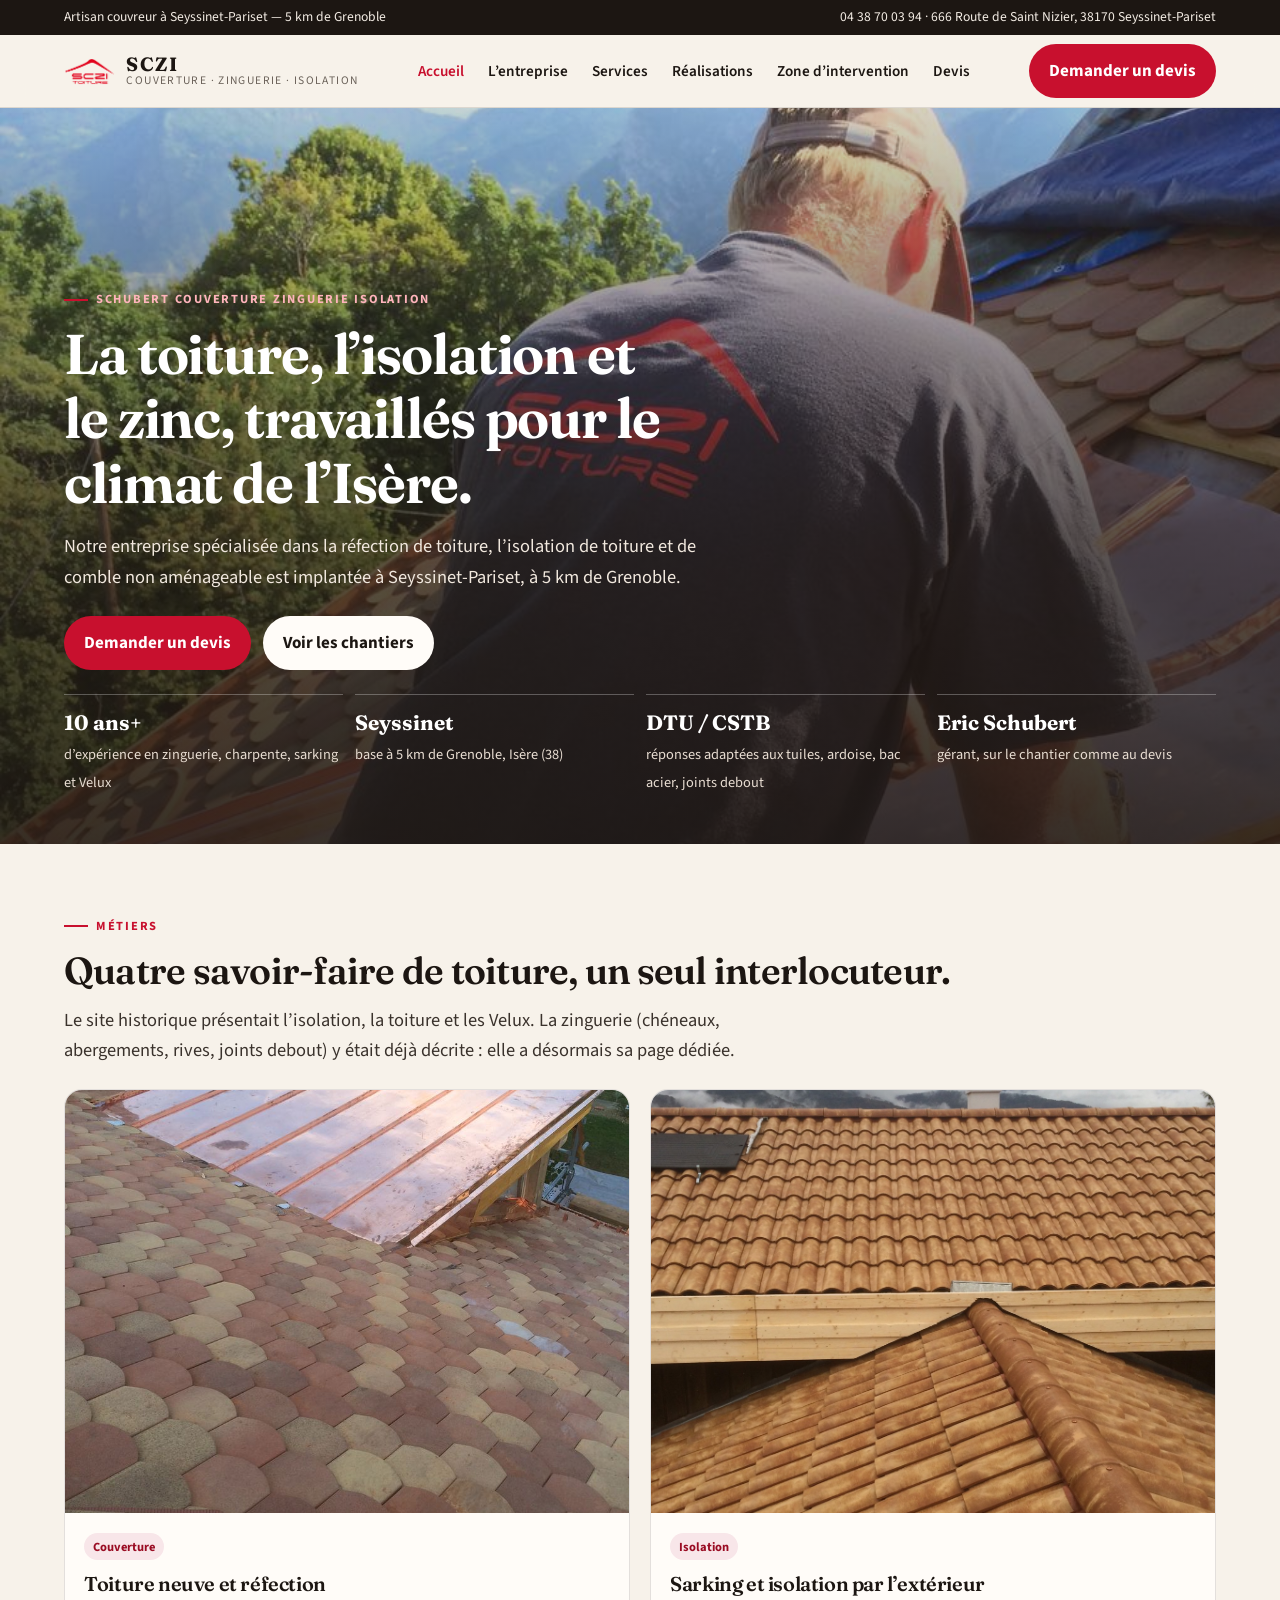
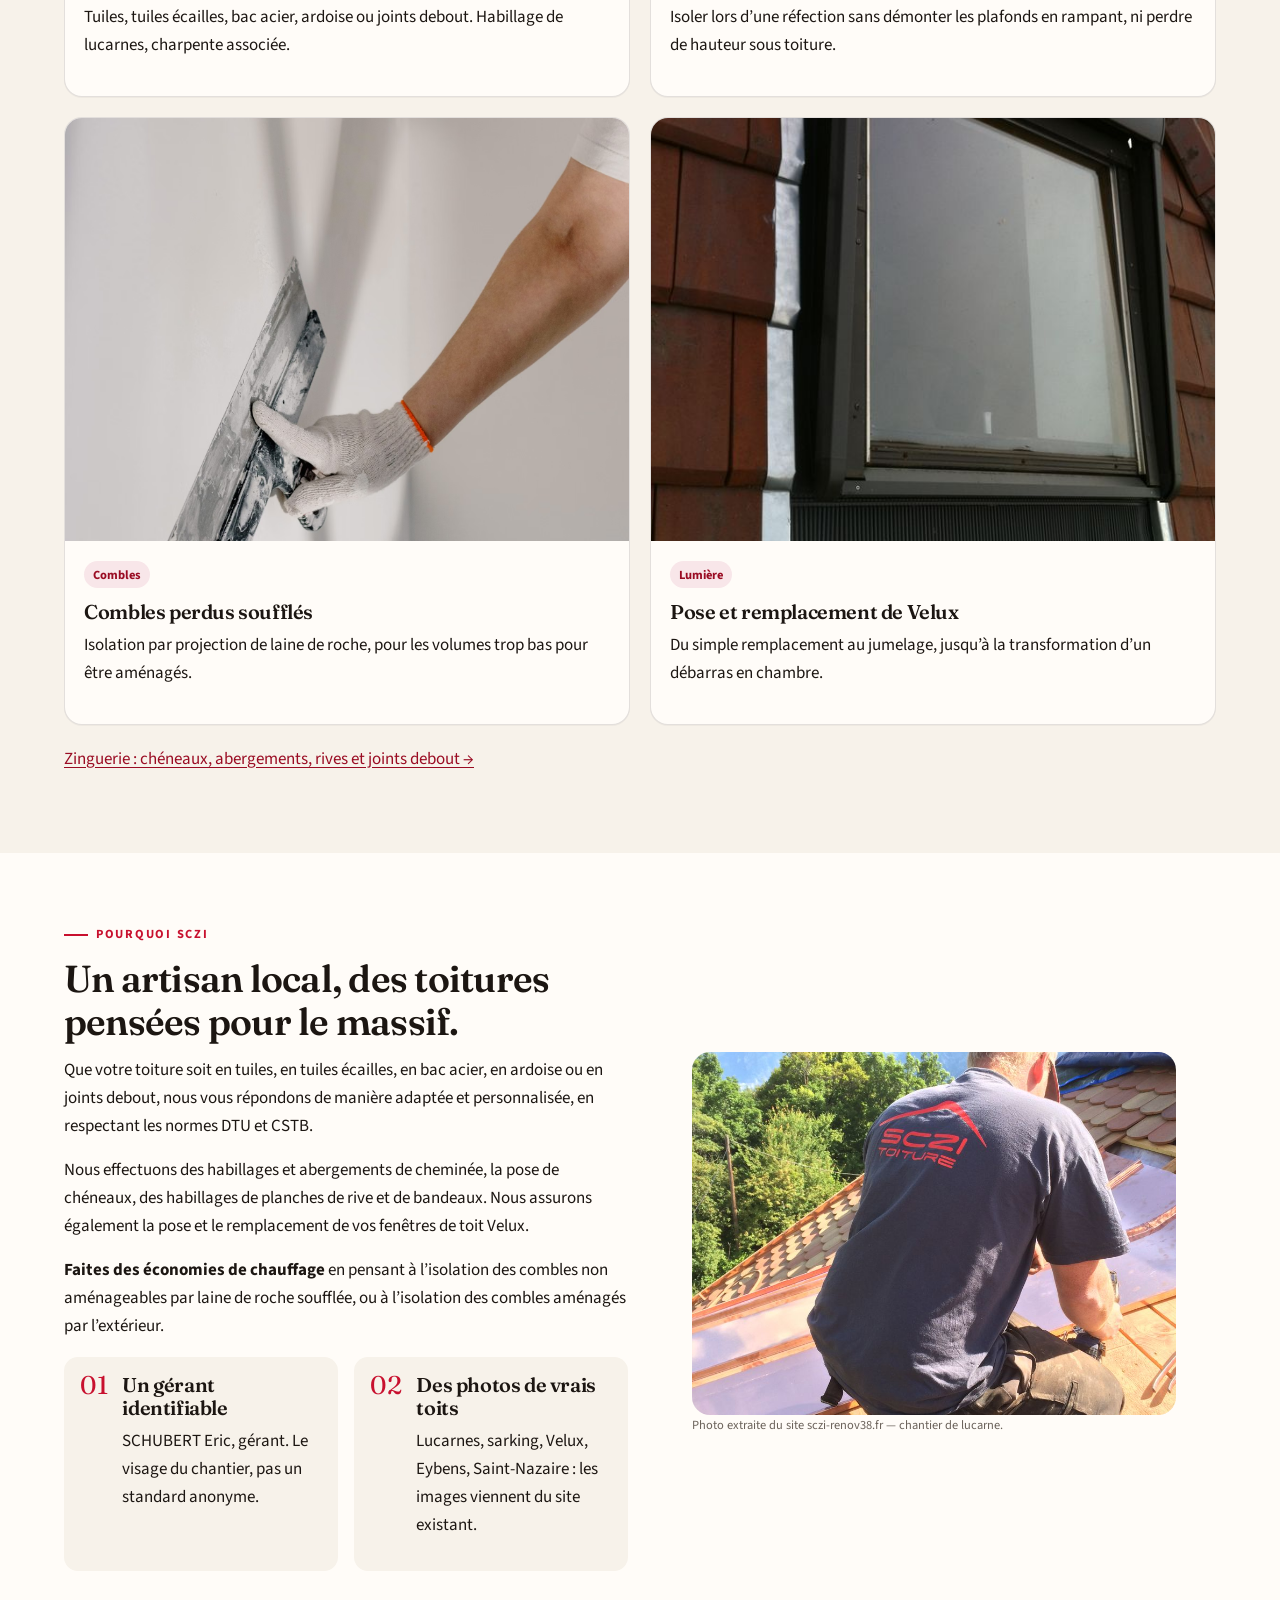
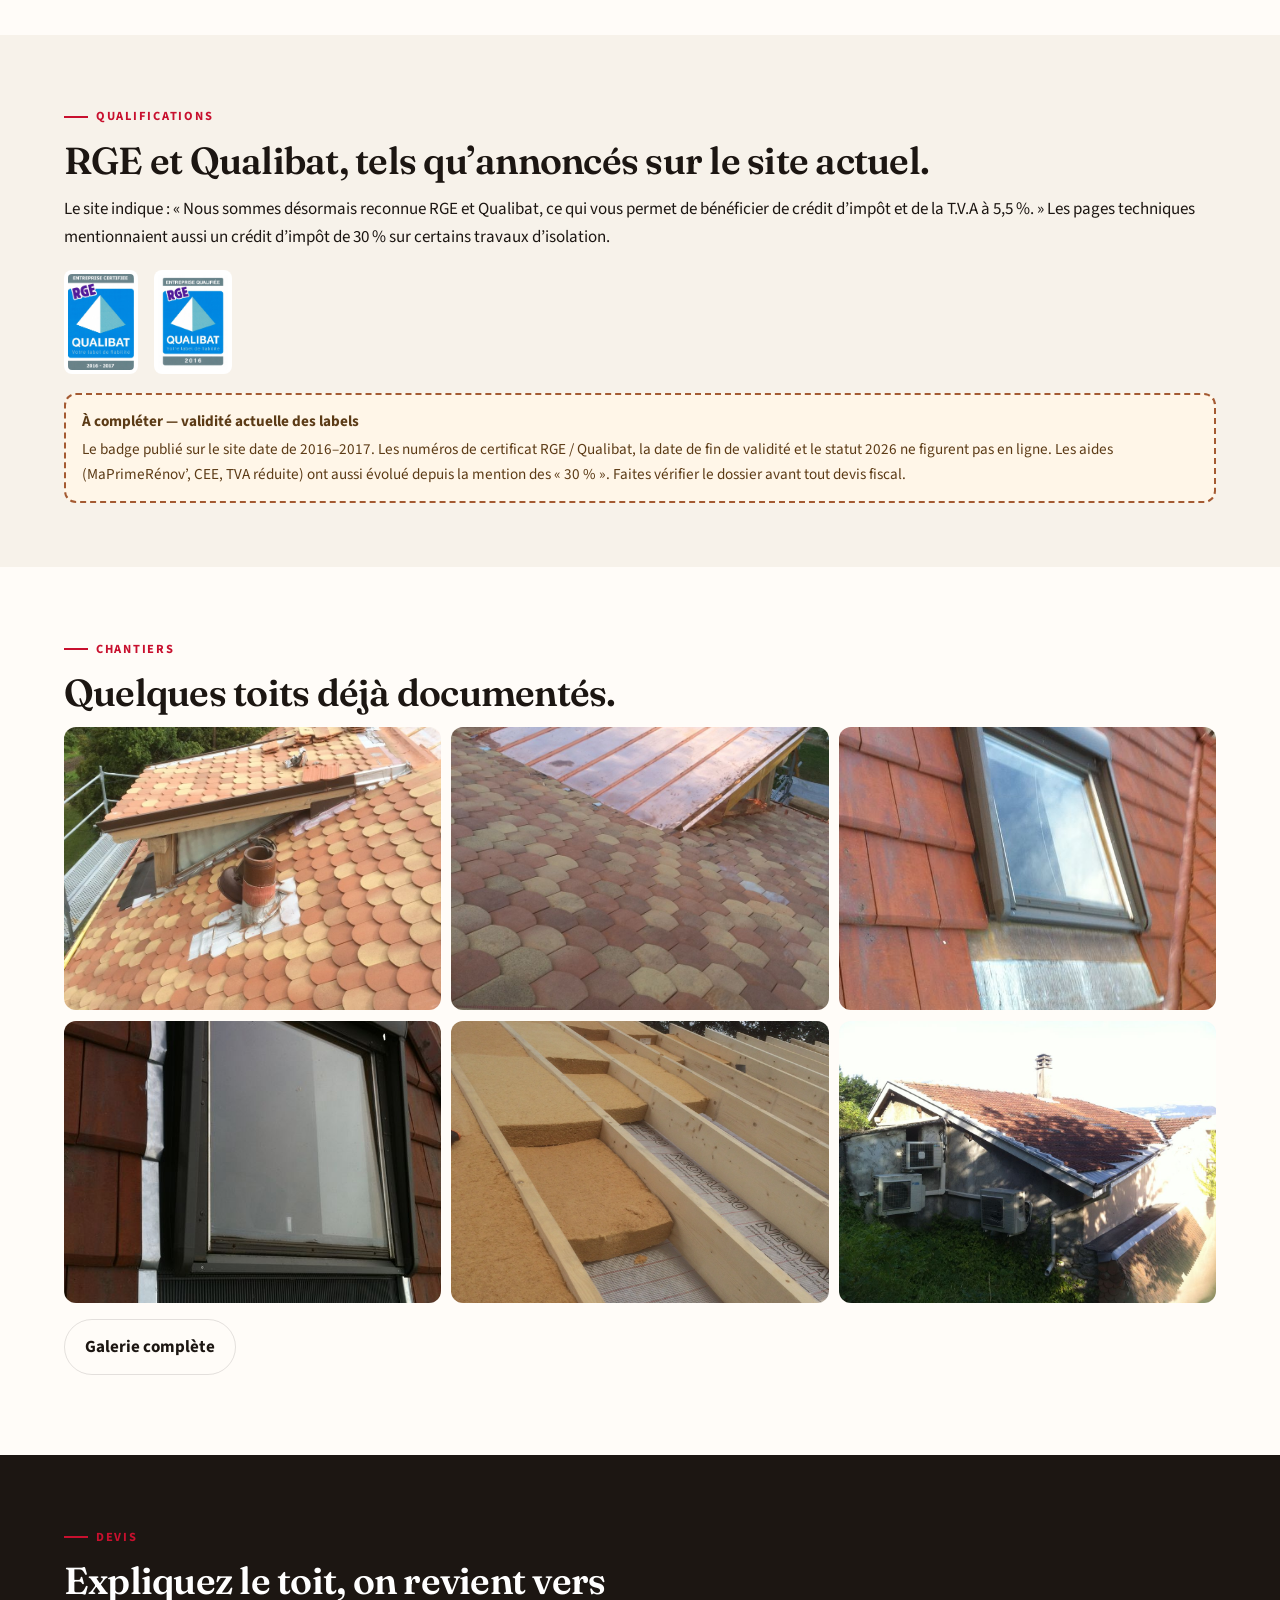
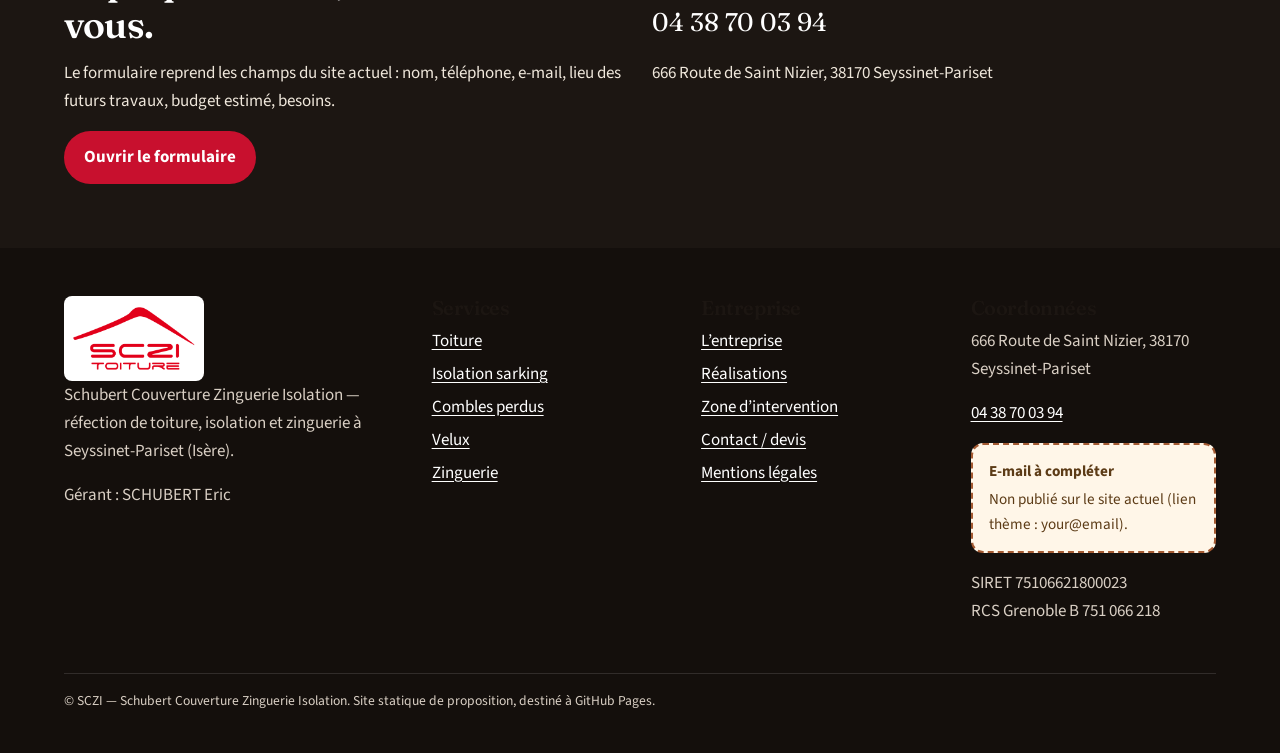
==== index.html @ bc22f508 "Proposition de site statique SCZI pour GitHub Pages Refonte HTML/CSS/JS du site WordPress sczi-renov" ====
<!DOCTYPE html>
<html lang="fr">
<head>
  <meta charset="utf-8">
  <meta name="viewport" content="width=device-width, initial-scale=1">
  <title>SCZI Toiture — Couverture, isolation et zinguerie à Seyssinet-Pariset (38)</title>
  <meta name="description" content="Entreprise spécialisée dans la réfection de toiture, l’isolation de toiture et de combles, implantée à Seyssinet-Pariset dans l’Isère, à 5 km de Grenoble.">
  <meta name="robots" content="index,follow">
  <link rel="canonical" href="https://thomasbonsirven.github.io/sczi38/">
  <meta property="og:locale" content="fr_FR">
  <meta property="og:type" content="website">
  <meta property="og:site_name" content="SCZI — Schubert Couverture Zinguerie Isolation">
  <meta property="og:title" content="SCZI Toiture — Couverture, isolation et zinguerie à Seyssinet-Pariset (38)">
  <meta property="og:description" content="Entreprise spécialisée dans la réfection de toiture, l’isolation de toiture et de combles, implantée à Seyssinet-Pariset dans l’Isère, à 5 km de Grenoble.">
  <meta property="og:url" content="https://thomasbonsirven.github.io/sczi38/">
  <meta property="og:image" content="https://thomasbonsirven.github.io/sczi38/assets/img/chantiers/lucarne-pendant.jpg">
  <meta name="twitter:card" content="summary_large_image">
  <meta name="twitter:title" content="SCZI Toiture — Couverture, isolation et zinguerie à Seyssinet-Pariset (38)">
  <meta name="twitter:description" content="Entreprise spécialisée dans la réfection de toiture, l’isolation de toiture et de combles, implantée à Seyssinet-Pariset dans l’Isère, à 5 km de Grenoble.">
  <meta name="theme-color" content="#c8102e">
  <link rel="icon" href="./favicon.png" type="image/png">
  <link rel="apple-touch-icon" href="./assets/img/logo/logo-icon.png">
  <link rel="preconnect" href="https://fonts.googleapis.com">
  <link rel="preconnect" href="https://fonts.gstatic.com" crossorigin>
  <link href="https://fonts.googleapis.com/css2?family=Fraunces:opsz,wght@9..144,500;9..144,650&family=Source+Sans+3:wght@400;600;700&display=swap" rel="stylesheet">
  <link rel="stylesheet" href="./assets/css/styles.css">
  <script type="application/ld+json">
{
  "@context": "https://schema.org",
  "@type": "RoofingContractor",
  "name": "Schubert Couverture Zinguerie Isolation",
  "alternateName": ["SCZI", "SCZI Toiture", "SCHUBERT COUVERTURE ZINGUERIE"],
  "url": "https://thomasbonsirven.github.io/sczi38/",
  "telephone": "+33438700394",
  "founder": {
    "@type": "Person",
    "name": "SCHUBERT Eric"
  },
  "address": {
    "@type": "PostalAddress",
    "streetAddress": "666 Route de Saint Nizier",
    "addressLocality": "Seyssinet-Pariset",
    "postalCode": "38170",
    "addressRegion": "Isère",
    "addressCountry": "FR"
  },
  "areaServed": [
    {"@type": "City", "name": "Seyssinet-Pariset"},
    {"@type": "City", "name": "Grenoble"},
    {"@type": "AdministrativeArea", "name": "Isère"}
  ],
  "knowsAbout": ["réfection de toiture", "isolation de toiture", "sarking", "combles perdus", "zinguerie", "charpente", "fenêtres de toit Velux"],
  "hasOfferCatalog": {
    "@type": "OfferCatalog",
    "name": "Travaux de toiture et d'isolation",
    "itemListElement": [
      {"@type": "Offer", "itemOffered": {"@type": "Service", "name": "Toiture"}},
      {"@type": "Offer", "itemOffered": {"@type": "Service", "name": "Isolation toiture extérieur / sarking"}},
      {"@type": "Offer", "itemOffered": {"@type": "Service", "name": "Isolation combles perdus"}},
      {"@type": "Offer", "itemOffered": {"@type": "Service", "name": "Installation Velux"}},
      {"@type": "Offer", "itemOffered": {"@type": "Service", "name": "Zinguerie"}}
    ]
  }
}
</script>
</head><body>
  <a class="skip-link" href="#contenu">Aller au contenu</a>
  <header class="site-header">
    <div class="topbar">
      <div class="wrap">
        <span>Artisan couvreur à Seyssinet-Pariset — 5 km de Grenoble</span>
        <span>
          <a href="tel:+33438700394">04 38 70 03 94</a>
          · 666 Route de Saint Nizier, 38170 Seyssinet-Pariset
        </span>
      </div>
    </div>
    <div class="wrap nav-row">
      <a class="brand" href="./index.html">
        <img src="./assets/img/logo/logo.png" width="827" height="472" alt="SCZI Toiture">
        <span class="brand-text">
          <strong>SCZI</strong>
          <span>Couverture · Zinguerie · Isolation</span>
        </span>
      </a>
      <button class="nav-toggle" type="button" aria-expanded="false" aria-controls="menu-principal" aria-label="Ouvrir le menu">
        <span></span><span></span><span></span>
      </button>
      <nav class="site-nav" id="menu-principal" aria-label="Navigation principale">
        <ul>
        <li><a href="./index.html" aria-current="page">Accueil</a></li>
        <li><a href="./a-propos.html">L’entreprise</a></li>
        <li><a href="./services/index.html">Services</a></li>
        <li><a href="./realisations.html">Réalisations</a></li>
        <li><a href="./zone-intervention.html">Zone d’intervention</a></li>
        <li><a href="./contact.html">Devis</a></li>
        </ul>
      </nav>
      <a class="btn btn-primary nav-cta" href="./contact.html">Demander un devis</a>
    </div>
  </header>
  <main id="contenu">
  <section class="hero">
    <img class="hero-bg" src="assets/img/chantiers/lucarne-pendant.jpg" width="900" height="1200" alt="Artisan SCZI en toiture, pose de zinc et tuiles écailles avec les Alpes en arrière-plan">
    <div class="wrap hero-inner">
      <p class="kicker" style="color:#ffb4bc">Schubert Couverture Zinguerie Isolation</p>
      <h1>La toiture, l’isolation et le zinc, travaillés pour le climat de l’Isère.</h1>
      <p class="lede">Notre entreprise spécialisée dans la réfection de toiture, l’isolation de toiture et de comble non aménageable est implantée à Seyssinet-Pariset, à 5 km de Grenoble.</p>
      <div class="hero-actions">
        <a class="btn btn-primary" href="contact.html">Demander un devis</a>
        <a class="btn btn-light" href="realisations.html">Voir les chantiers</a>
      </div>
      <div class="hero-facts">
        <div><strong>10 ans+</strong><span>d’expérience en zinguerie, charpente, sarking et Velux</span></div>
        <div><strong>Seyssinet</strong><span>base à 5 km de Grenoble, Isère (38)</span></div>
        <div><strong>DTU / CSTB</strong><span>réponses adaptées aux tuiles, ardoise, bac acier, joints debout</span></div>
        <div><strong>Eric Schubert</strong><span>gérant, sur le chantier comme au devis</span></div>
      </div>
    </div>
  </section>

  <section class="section">
    <div class="wrap">
      <p class="kicker">Métiers</p>
      <h2>Quatre savoir-faire de toiture, un seul interlocuteur.</h2>
      <p class="lede">Le site historique présentait l’isolation, la toiture et les Velux. La zinguerie (chéneaux, abergements, rives, joints debout) y était déjà décrite : elle a désormais sa page dédiée.</p>
      <div class="grid-2" style="margin-top:1.5rem">
        <article class="card"><a class="stretched" href="services/toiture.html">
          <img src="assets/img/chantiers/lucarne-apres.jpg" alt="Lucarne après réfection, tuiles écailles et zinc">
          <div class="card-body"><span class="tag">Couverture</span><h3>Toiture neuve et réfection</h3><p>Tuiles, tuiles écailles, bac acier, ardoise ou joints debout. Habillage de lucarnes, charpente associée.</p></div></a></article>
        <article class="card"><a class="stretched" href="services/isolation-sarking.html">
          <img src="assets/img/chantiers/sarking-1054.jpg" alt="Isolation de toiture par l’extérieur, chantier SCZI">
          <div class="card-body"><span class="tag">Isolation</span><h3>Sarking et isolation par l’extérieur</h3><p>Isoler lors d’une réfection sans démonter les plafonds en rampant, ni perdre de hauteur sous toiture.</p></div></a></article>
        <article class="card"><a class="stretched" href="services/isolation-combles.html">
          <img src="assets/img/stock/isolation-laine.jpg" alt="Isolant en laine, illustration stock">
          <div class="card-body"><span class="tag">Combles</span><h3>Combles perdus soufflés</h3><p>Isolation par projection de laine de roche, pour les volumes trop bas pour être aménagés.</p></div></a></article>
        <article class="card"><a class="stretched" href="services/velux.html">
          <img src="assets/img/chantiers/velux-apres.jpg" alt="Fenêtre de toit Velux après installation">
          <div class="card-body"><span class="tag">Lumière</span><h3>Pose et remplacement de Velux</h3><p>Du simple remplacement au jumelage, jusqu’à la transformation d’un débarras en chambre.</p></div></a></article>
      </div>
      <p style="margin-top:1.2rem"><a href="services/zinguerie.html">Zinguerie : chéneaux, abergements, rives et joints debout →</a></p>
    </div>
  </section>

  <section class="section section-alt">
    <div class="wrap split">
      <div>
        <p class="kicker">Pourquoi SCZI</p>
        <h2>Un artisan local, des toitures pensées pour le massif.</h2>
        <p>Que votre toiture soit en tuiles, en tuiles écailles, en bac acier, en ardoise ou en joints debout, nous vous répondons de manière adaptée et personnalisée, en respectant les normes DTU et CSTB.</p>
        <p>Nous effectuons des habillages et abergements de cheminée, la pose de chéneaux, des habillages de planches de rive et de bandeaux. Nous assurons également la pose et le remplacement de vos fenêtres de toit Velux.</p>
        <p><strong>Faites des économies de chauffage</strong> en pensant à l’isolation des combles non aménageables par laine de roche soufflée, ou à l’isolation des combles aménagés par l’extérieur.</p>
        <div class="trust" style="margin-top:1rem">
          <div class="trust-item"><span class="num">01</span><div><h3>Un gérant identifiable</h3><p>SCHUBERT Eric, gérant. Le visage du chantier, pas un standard anonyme.</p></div></div>
          <div class="trust-item"><span class="num">02</span><div><h3>Des photos de vrais toits</h3><p>Lucarnes, sarking, Velux, Eybens, Saint-Nazaire : les images viennent du site existant.</p></div></div>
        </div>
      </div>
      <figure>
        <img src="assets/img/chantiers/lucarne-pendant.jpg" alt="SCHUBERT Eric ou un compagnon SCZI au travail sur une lucarne en zinc">
        <figcaption class="credit">Photo extraite du site sczi-renov38.fr — chantier de lucarne.</figcaption>
      </figure>
    </div>
  </section>

  <section class="section">
    <div class="wrap">
      <p class="kicker">Qualifications</p>
      <h2>RGE et Qualibat, tels qu’annoncés sur le site actuel.</h2>
      <p>Le site indique : « Nous sommes désormais reconnue RGE et Qualibat, ce qui vous permet de bénéficier de crédit d’impôt et de la T.V.A à 5,5 %. » Les pages techniques mentionnaient aussi un crédit d’impôt de 30 % sur certains travaux d’isolation.</p>
      <div class="badge-row" style="margin:1.2rem 0">
        <img src="assets/img/badges/rge.png" alt="Badge Entreprise certifiée RGE Qualibat 2016-2017">
        <img src="assets/img/badges/rge-2016.jpg" alt="Attestation RGE 2016 issue du site actuel">
      </div>
      <div class="todo-fill">
        <strong>À compléter — validité actuelle des labels</strong>
        Le badge publié sur le site date de 2016–2017. Les numéros de certificat RGE / Qualibat, la date de fin de validité et le statut 2026 ne figurent pas en ligne. Les aides (MaPrimeRénov’, CEE, TVA réduite) ont aussi évolué depuis la mention des « 30 % ». Faites vérifier le dossier avant tout devis fiscal.
      </div>
    </div>
  </section>

  <section class="section section-alt">
    <div class="wrap">
      <p class="kicker">Chantiers</p>
      <h2>Quelques toits déjà documentés.</h2>
      <div class="gallery" data-gallery>
        <a href="assets/img/chantiers/lucarne-avant.jpg"><img src="assets/img/chantiers/lucarne-avant.jpg" alt="Réfection de toiture et lucarne — avant"></a>
        <a href="assets/img/chantiers/lucarne-apres.jpg"><img src="assets/img/chantiers/lucarne-apres.jpg" alt="Réfection de toiture et lucarne — après"></a>
        <a href="assets/img/chantiers/velux-avant.jpg"><img src="assets/img/chantiers/velux-avant.jpg" alt="Installation Velux — avant"></a>
        <a href="assets/img/chantiers/velux-apres.jpg"><img src="assets/img/chantiers/velux-apres.jpg" alt="Installation Velux — après"></a>
        <a href="assets/img/chantiers/sarking-0685.jpg"><img src="assets/img/chantiers/sarking-0685.jpg" alt="Isolation sarking, laine de bois entre chevrons"></a>
        <a href="assets/img/chantiers/eybens-avant.jpg"><img src="assets/img/chantiers/eybens-avant.jpg" alt="Toiture de maison à Eybens — avant travaux"></a>
      </div>
      <p style="margin-top:1rem"><a class="btn btn-ghost" href="realisations.html">Galerie complète</a></p>
    </div>
  </section>

  <section class="section section-dark">
    <div class="wrap split">
      <div>
        <p class="kicker">Devis</p>
        <h2>Expliquez le toit, on revient vers vous.</h2>
        <p>Le formulaire reprend les champs du site actuel : nom, téléphone, e-mail, lieu des futurs travaux, budget estimé, besoins.</p>
        <a class="btn btn-primary" href="contact.html">Ouvrir le formulaire</a>
      </div>
      <div>
        <p><a href="tel:+33438700394" style="color:#fff;font-size:1.6rem;font-family:var(--font-serif);text-decoration:none">04 38 70 03 94</a></p>
        <p>666 Route de Saint Nizier, 38170 Seyssinet-Pariset</p>
      </div>
    </div>
  </section>
  </main>
  <footer class="site-footer">
    <div class="wrap footer-grid">
      <div>
        <img src="./assets/img/logo/logo.png" width="180" alt="SCZI Toiture" style="width:140px;background:#fff;border-radius:8px;padding:6px;">
        <p>Schubert Couverture Zinguerie Isolation — réfection de toiture, isolation et zinguerie à Seyssinet-Pariset (Isère).</p>
        <p>Gérant : SCHUBERT Eric</p>
      </div>
      <div>
        <h3>Services</h3>
        <ul>
          <li><a href="./services/toiture.html">Toiture</a></li>
          <li><a href="./services/isolation-sarking.html">Isolation sarking</a></li>
          <li><a href="./services/isolation-combles.html">Combles perdus</a></li>
          <li><a href="./services/velux.html">Velux</a></li>
          <li><a href="./services/zinguerie.html">Zinguerie</a></li>
        </ul>
      </div>
      <div>
        <h3>Entreprise</h3>
        <ul>
          <li><a href="./a-propos.html">L’entreprise</a></li>
          <li><a href="./realisations.html">Réalisations</a></li>
          <li><a href="./zone-intervention.html">Zone d’intervention</a></li>
          <li><a href="./contact.html">Contact / devis</a></li>
          <li><a href="./mentions-legales.html">Mentions légales</a></li>
        </ul>
      </div>
      <div>
        <h3>Coordonnées</h3>
        <p>666 Route de Saint Nizier, 38170 Seyssinet-Pariset</p>
        <p><a href="tel:+33438700394">04 38 70 03 94</a></p>
        <p class="todo-fill" style="color:#5c3b16"><strong>E-mail à compléter</strong> Non publié sur le site actuel (lien thème : your@email).</p>
        <p>SIRET 75106621800023<br>RCS Grenoble B 751 066 218</p>
      </div>
    </div>
    <div class="wrap legal">
      <p>© SCZI — Schubert Couverture Zinguerie Isolation. Site statique de proposition, destiné à GitHub Pages.</p>
    </div>
  </footer>
  <div class="mobile-cta">
    <a class="btn btn-ghost" href="tel:+33438700394">Appeler</a>
    <a class="btn btn-primary" href="./contact.html">Devis</a>
  </div>
  <div class="lightbox" data-lightbox aria-hidden="true" role="dialog" aria-label="Agrandissement photo">
    <button type="button" data-close-lightbox aria-label="Fermer">×</button>
    <img alt="">
  </div>
  <script src="./assets/js/main.js"></script>
</body>
</html>
---- assets/css/styles.css ----
:root {
  --ink: #1c1612;
  --ink-soft: #3a322c;
  --muted: #6b625a;
  --paper: #f7f2ea;
  --paper-2: #efe7db;
  --white: #fffcf8;
  --red: #c8102e;
  --red-dark: #9a0c23;
  --red-soft: #f8e6e9;
  --copper: #a45a32;
  --forest: #2f4a3c;
  --line: rgba(28, 22, 18, 0.12);
  --shadow: 0 18px 40px rgba(28, 22, 18, 0.12);
  --radius: 18px;
  --header-h: 4.5rem;
  --max: 72rem;
  --font-serif: "Fraunces", "Iowan Old Style", Georgia, serif;
  --font-sans: "Source Sans 3", "Segoe UI", system-ui, sans-serif;
}

*,
*::before,
*::after {
  box-sizing: border-box;
}

html {
  scroll-behavior: smooth;
}

html:focus-within {
  scroll-behavior: smooth;
}

@media (prefers-reduced-motion: reduce) {
  html {
    scroll-behavior: auto;
  }

  *,
  *::before,
  *::after {
    animation-duration: 0.01ms !important;
    animation-iteration-count: 1 !important;
    transition-duration: 0.01ms !important;
  }
}

body {
  margin: 0;
  font-family: var(--font-sans);
  font-size: 1.0625rem;
  line-height: 1.65;
  color: var(--ink);
  background: var(--paper);
}

img {
  max-width: 100%;
  height: auto;
  display: block;
}

a {
  color: var(--red-dark);
  text-underline-offset: 0.18em;
}

a:hover {
  color: var(--red);
}

:focus-visible {
  outline: 3px solid var(--red);
  outline-offset: 3px;
}

.skip-link {
  position: absolute;
  left: 0.75rem;
  top: -4rem;
  z-index: 100;
  background: var(--ink);
  color: var(--white);
  padding: 0.6rem 1rem;
  border-radius: 0 0 8px 8px;
}

.skip-link:focus {
  top: 0;
}

.wrap {
  width: min(calc(100% - 2rem), var(--max));
  margin-inline: auto;
}

.kicker {
  display: inline-flex;
  align-items: center;
  gap: 0.5rem;
  font-size: 0.78rem;
  letter-spacing: 0.14em;
  text-transform: uppercase;
  font-weight: 700;
  color: var(--red);
  margin: 0 0 0.75rem;
}

.kicker::before {
  content: "";
  width: 1.5rem;
  height: 2px;
  background: var(--red);
}

h1,
h2,
h3,
.logo-word {
  font-family: var(--font-serif);
  font-optical-sizing: auto;
  letter-spacing: -0.02em;
  line-height: 1.15;
  color: var(--ink);
}

h1 {
  font-size: clamp(2rem, 5vw, 3.5rem);
  font-weight: 650;
  margin: 0 0 1rem;
}

h2 {
  font-size: clamp(1.6rem, 3.2vw, 2.35rem);
  font-weight: 600;
  margin: 0 0 0.8rem;
}

h3 {
  font-size: 1.25rem;
  font-weight: 600;
  margin: 0 0 0.5rem;
}

p {
  margin: 0 0 1rem;
}

.lede {
  font-size: 1.15rem;
  color: var(--ink-soft);
  max-width: 42rem;
}

/* Placeholder callouts — always visible */
.todo-fill {
  border: 2px dashed var(--copper);
  background: #fff6e8;
  color: #5c3b16;
  padding: 0.85rem 1rem;
  border-radius: 12px;
  font-size: 0.95rem;
}

.todo-fill strong {
  display: block;
  margin-bottom: 0.2rem;
}

.site-header {
  position: sticky;
  top: 0;
  z-index: 40;
  background: rgba(247, 242, 234, 0.92);
  backdrop-filter: blur(12px);
  border-bottom: 1px solid var(--line);
}

.topbar {
  display: none;
  background: var(--ink);
  color: #f3ece4;
  font-size: 0.85rem;
}

.topbar .wrap {
  display: flex;
  justify-content: space-between;
  gap: 1rem;
  padding: 0.4rem 0;
  flex-wrap: wrap;
}

.topbar a {
  color: inherit;
  text-decoration: none;
}

.topbar a:hover {
  text-decoration: underline;
}

.nav-row {
  display: flex;
  align-items: center;
  justify-content: space-between;
  gap: 1rem;
  min-height: var(--header-h);
}

.brand {
  display: flex;
  align-items: center;
  gap: 0.7rem;
  text-decoration: none;
  color: inherit;
  min-width: 0;
}

.brand img {
  width: 3.2rem;
  height: auto;
}

.brand-text {
  display: flex;
  flex-direction: column;
  line-height: 1.1;
}

.brand-text strong {
  font-family: var(--font-serif);
  font-size: 1.2rem;
  letter-spacing: 0.08em;
}

.brand-text span {
  font-size: 0.72rem;
  letter-spacing: 0.12em;
  text-transform: uppercase;
  color: var(--muted);
}

.nav-toggle {
  display: inline-flex;
  flex-direction: column;
  justify-content: center;
  gap: 5px;
  width: 2.6rem;
  height: 2.6rem;
  border: 1px solid var(--line);
  background: var(--white);
  border-radius: 10px;
  cursor: pointer;
}

.nav-toggle span {
  display: block;
  height: 2px;
  width: 1.15rem;
  margin-inline: auto;
  background: var(--ink);
}

.site-nav {
  display: none;
}

.site-nav.is-open {
  display: block;
  position: absolute;
  inset: calc(var(--header-h) + 1px) 0 auto;
  background: var(--white);
  border-bottom: 1px solid var(--line);
  padding: 0.75rem 1rem 1.25rem;
  box-shadow: var(--shadow);
}

.site-nav ul {
  list-style: none;
  margin: 0;
  padding: 0;
  display: flex;
  flex-direction: column;
  gap: 0.15rem;
}

.site-nav a {
  display: block;
  text-decoration: none;
  color: var(--ink);
  font-weight: 600;
  padding: 0.7rem 0.4rem;
}

.site-nav a[aria-current="page"] {
  color: var(--red);
}

.nav-cta {
  display: none;
}

.btn {
  display: inline-flex;
  align-items: center;
  justify-content: center;
  gap: 0.4rem;
  text-decoration: none;
  border: 0;
  cursor: pointer;
  font: inherit;
  font-weight: 700;
  border-radius: 999px;
  padding: 0.8rem 1.25rem;
  transition: transform 0.15s ease, background 0.15s ease;
}

.btn:hover {
  transform: translateY(-1px);
}

.btn-primary {
  background: var(--red);
  color: #fff;
}

.btn-primary:hover {
  background: var(--red-dark);
  color: #fff;
}

.btn-ghost {
  background: transparent;
  color: var(--ink);
  border: 1px solid var(--line);
}

.btn-light {
  background: var(--white);
  color: var(--ink);
}

.hero {
  position: relative;
  min-height: min(88vh, 46rem);
  display: grid;
  align-items: end;
  color: #fff;
  overflow: hidden;
}

.hero img.hero-bg {
  position: absolute;
  inset: 0;
  width: 100%;
  height: 100%;
  object-fit: cover;
  object-position: 62% 30%;
}

.hero::after {
  content: "";
  position: absolute;
  inset: 0;
  background:
    linear-gradient(180deg, rgba(28, 22, 18, 0.18) 0%, rgba(28, 22, 18, 0.72) 58%, rgba(28, 22, 18, 0.88) 100%);
}

.hero-inner {
  position: relative;
  z-index: 1;
  padding: 5rem 0 3rem;
}

.hero h1 {
  color: #fff;
  max-width: 16ch;
}

.hero .lede {
  color: #f1e8de;
}

.hero-actions {
  display: flex;
  flex-wrap: wrap;
  gap: 0.75rem;
  margin: 1.5rem 0 1.25rem;
}

.hero-facts {
  display: grid;
  grid-template-columns: repeat(2, minmax(0, 1fr));
  gap: 0.75rem;
  margin-top: 1.5rem;
}

.hero-facts div {
  border-top: 1px solid rgba(255, 255, 255, 0.28);
  padding-top: 0.7rem;
}

.hero-facts strong {
  display: block;
  font-family: var(--font-serif);
  font-size: 1.3rem;
}

.hero-facts span {
  font-size: 0.9rem;
  color: #e8ddd2;
}

.section {
  padding: 4rem 0;
}

.section-alt {
  background: var(--white);
}

.section-dark {
  background: var(--ink);
  color: #efe7db;
}

.section-dark h2,
.section-dark h3 {
  color: #fff;
}

.grid-2,
.grid-3,
.grid-4 {
  display: grid;
  gap: 1.25rem;
}

.card {
  background: var(--white);
  border: 1px solid var(--line);
  border-radius: var(--radius);
  overflow: hidden;
  box-shadow: 0 1px 0 rgba(28, 22, 18, 0.04);
}

.card img {
  width: 100%;
  aspect-ratio: 4 / 3;
  object-fit: cover;
}

.card-body {
  padding: 1.15rem 1.2rem 1.35rem;
}

.card a.stretched {
  text-decoration: none;
  color: inherit;
}

.card h3 {
  margin-top: 0.2rem;
}

.trust {
  display: grid;
  gap: 1rem;
}

.trust-item {
  display: grid;
  grid-template-columns: auto 1fr;
  gap: 0.9rem;
  align-items: start;
  padding: 1rem;
  background: var(--paper);
  border-radius: 14px;
}

.num {
  font-family: var(--font-serif);
  font-size: 1.6rem;
  color: var(--red);
  line-height: 1;
}

.badge-row {
  display: flex;
  flex-wrap: wrap;
  gap: 1rem;
  align-items: center;
}

.badge-row img {
  height: 6.5rem;
  width: auto;
  background: #fff;
  border-radius: 8px;
  padding: 0.25rem;
}

.steps {
  counter-reset: step;
  display: grid;
  gap: 1rem;
}

.step {
  position: relative;
  padding: 1.1rem 1.1rem 1.1rem 4.2rem;
  background: var(--paper);
  border-radius: 14px;
}

.step::before {
  counter-increment: step;
  content: counter(step);
  position: absolute;
  left: 1rem;
  top: 1rem;
  width: 2.2rem;
  height: 2.2rem;
  border-radius: 50%;
  background: var(--red);
  color: #fff;
  display: grid;
  place-items: center;
  font-weight: 700;
}

.gallery {
  display: grid;
  grid-template-columns: repeat(2, minmax(0, 1fr));
  gap: 0.65rem;
}

.gallery a,
.gallery figure {
  margin: 0;
  position: relative;
}

.gallery img {
  width: 100%;
  height: 100%;
  aspect-ratio: 4 / 3;
  object-fit: cover;
  border-radius: 12px;
}

.gallery figcaption {
  font-size: 0.82rem;
  color: var(--muted);
  margin-top: 0.35rem;
}

.page-hero {
  padding: 3.2rem 0 1.5rem;
}

.page-hero h1 {
  max-width: 18ch;
}

.split {
  display: grid;
  gap: 1.5rem;
  align-items: center;
}

.split img {
  width: 100%;
  border-radius: var(--radius);
  aspect-ratio: 4 / 3;
  object-fit: cover;
}

.table-wrap {
  overflow-x: auto;
  border: 1px solid var(--line);
  border-radius: 12px;
  background: var(--white);
}

table {
  width: 100%;
  border-collapse: collapse;
  font-size: 0.92rem;
}

th,
td {
  text-align: left;
  padding: 0.7rem 0.85rem;
  border-bottom: 1px solid var(--line);
  white-space: nowrap;
}

th {
  background: var(--paper-2);
  font-weight: 700;
}

tr.highlight {
  background: #fff4d6;
  font-weight: 700;
}

details {
  background: var(--white);
  border: 1px solid var(--line);
  border-radius: 12px;
  padding: 0.85rem 1rem;
  margin-bottom: 0.6rem;
}

summary {
  cursor: pointer;
  font-weight: 700;
}

details p {
  margin: 0.7rem 0 0.2rem;
}

.form {
  display: grid;
  gap: 0.9rem;
  background: var(--white);
  padding: 1.25rem;
  border-radius: var(--radius);
  border: 1px solid var(--line);
}

label {
  display: grid;
  gap: 0.3rem;
  font-weight: 600;
  font-size: 0.95rem;
}

input,
select,
textarea {
  font: inherit;
  padding: 0.7rem 0.8rem;
  border-radius: 10px;
  border: 1px solid #cfc4b6;
  background: var(--white);
  width: 100%;
}

textarea {
  min-height: 8rem;
  resize: vertical;
}

.form-row {
  display: grid;
  gap: 0.9rem;
}

.hp {
  position: absolute;
  left: -9999px;
}

.contact-card {
  background: var(--ink);
  color: #efe7db;
  padding: 1.4rem;
  border-radius: var(--radius);
}

.contact-card h2,
.contact-card a {
  color: #fff;
}

.contact-card dl {
  margin: 0;
}

.contact-card dt {
  font-size: 0.78rem;
  letter-spacing: 0.08em;
  text-transform: uppercase;
  color: #c9bdb0;
  margin-top: 0.9rem;
}

.contact-card dd {
  margin: 0.15rem 0 0;
}

.site-footer {
  background: #140f0c;
  color: #d9cfc4;
  padding: 3rem 0 1.5rem;
}

.site-footer a {
  color: #fff;
}

.footer-grid {
  display: grid;
  gap: 1.5rem;
}

.site-footer ul {
  list-style: none;
  margin: 0;
  padding: 0;
}

.site-footer li {
  margin: 0.3rem 0;
}

.legal {
  margin-top: 2rem;
  padding-top: 1rem;
  border-top: 1px solid rgba(255, 255, 255, 0.12);
  font-size: 0.85rem;
}

.mobile-cta {
  position: sticky;
  bottom: 0;
  z-index: 30;
  display: grid;
  grid-template-columns: 1fr 1fr;
  gap: 0.5rem;
  padding: 0.6rem 0.75rem calc(0.6rem + env(safe-area-inset-bottom));
  background: rgba(247, 242, 234, 0.96);
  border-top: 1px solid var(--line);
}

.mobile-cta .btn {
  width: 100%;
  padding: 0.75rem 0.5rem;
}

.lightbox {
  position: fixed;
  inset: 0;
  background: rgba(12, 9, 7, 0.92);
  display: none;
  place-items: center;
  z-index: 80;
  padding: 1rem;
}

.lightbox.is-on {
  display: grid;
}

.lightbox img {
  max-width: min(96vw, 1100px);
  max-height: 88vh;
  object-fit: contain;
  border-radius: 8px;
}

.lightbox button {
  position: absolute;
  top: 0.8rem;
  right: 0.8rem;
  background: #fff;
  border: 0;
  width: 2.5rem;
  height: 2.5rem;
  border-radius: 50%;
  font-size: 1.3rem;
  cursor: pointer;
}

.credit {
  font-size: 0.78rem;
  color: var(--muted);
}

.map-placeholder {
  min-height: 16rem;
  border-radius: var(--radius);
  background:
    linear-gradient(180deg, rgba(28, 22, 18, 0.15), rgba(28, 22, 18, 0.45)),
    url("../img/stock/paysage-alpes.jpg") center/cover;
  display: grid;
  place-items: end start;
  padding: 1.2rem;
  color: #fff;
}

.tag {
  display: inline-block;
  background: var(--red-soft);
  color: var(--red-dark);
  font-size: 0.78rem;
  font-weight: 700;
  padding: 0.2rem 0.55rem;
  border-radius: 999px;
  margin-bottom: 0.5rem;
}

.price-note {
  background: var(--white);
  border-left: 4px solid var(--copper);
  padding: 1rem 1.1rem;
  border-radius: 0 12px 12px 0;
}

@media (min-width: 720px) {
  .topbar {
    display: block;
  }

  .hero-facts {
    grid-template-columns: repeat(4, minmax(0, 1fr));
  }

  .grid-2,
  .split,
  .form-row {
    grid-template-columns: 1fr 1fr;
  }

  .grid-3 {
    grid-template-columns: repeat(3, minmax(0, 1fr));
  }

  .gallery {
    grid-template-columns: repeat(3, minmax(0, 1fr));
  }

  .footer-grid {
    grid-template-columns: 1.4fr 1fr 1fr 1fr;
  }

  .mobile-cta {
    display: none;
  }
}

@media (min-width: 980px) {
  .nav-toggle {
    display: none;
  }

  .site-nav {
    display: block;
    position: static;
    background: transparent;
    border: 0;
    padding: 0;
    box-shadow: none;
  }

  .site-nav ul {
    flex-direction: row;
    align-items: center;
    gap: 0.2rem;
  }

  .site-nav a {
    padding: 0.45rem 0.65rem;
    font-size: 0.95rem;
  }

  .nav-cta {
    display: inline-flex;
  }

  .grid-4 {
    grid-template-columns: repeat(4, minmax(0, 1fr));
  }

  .trust {
    grid-template-columns: repeat(2, 1fr);
  }

  .contact-layout {
    display: grid;
    grid-template-columns: 1.3fr 0.9fr;
    gap: 1.5rem;
    align-items: start;
  }
}
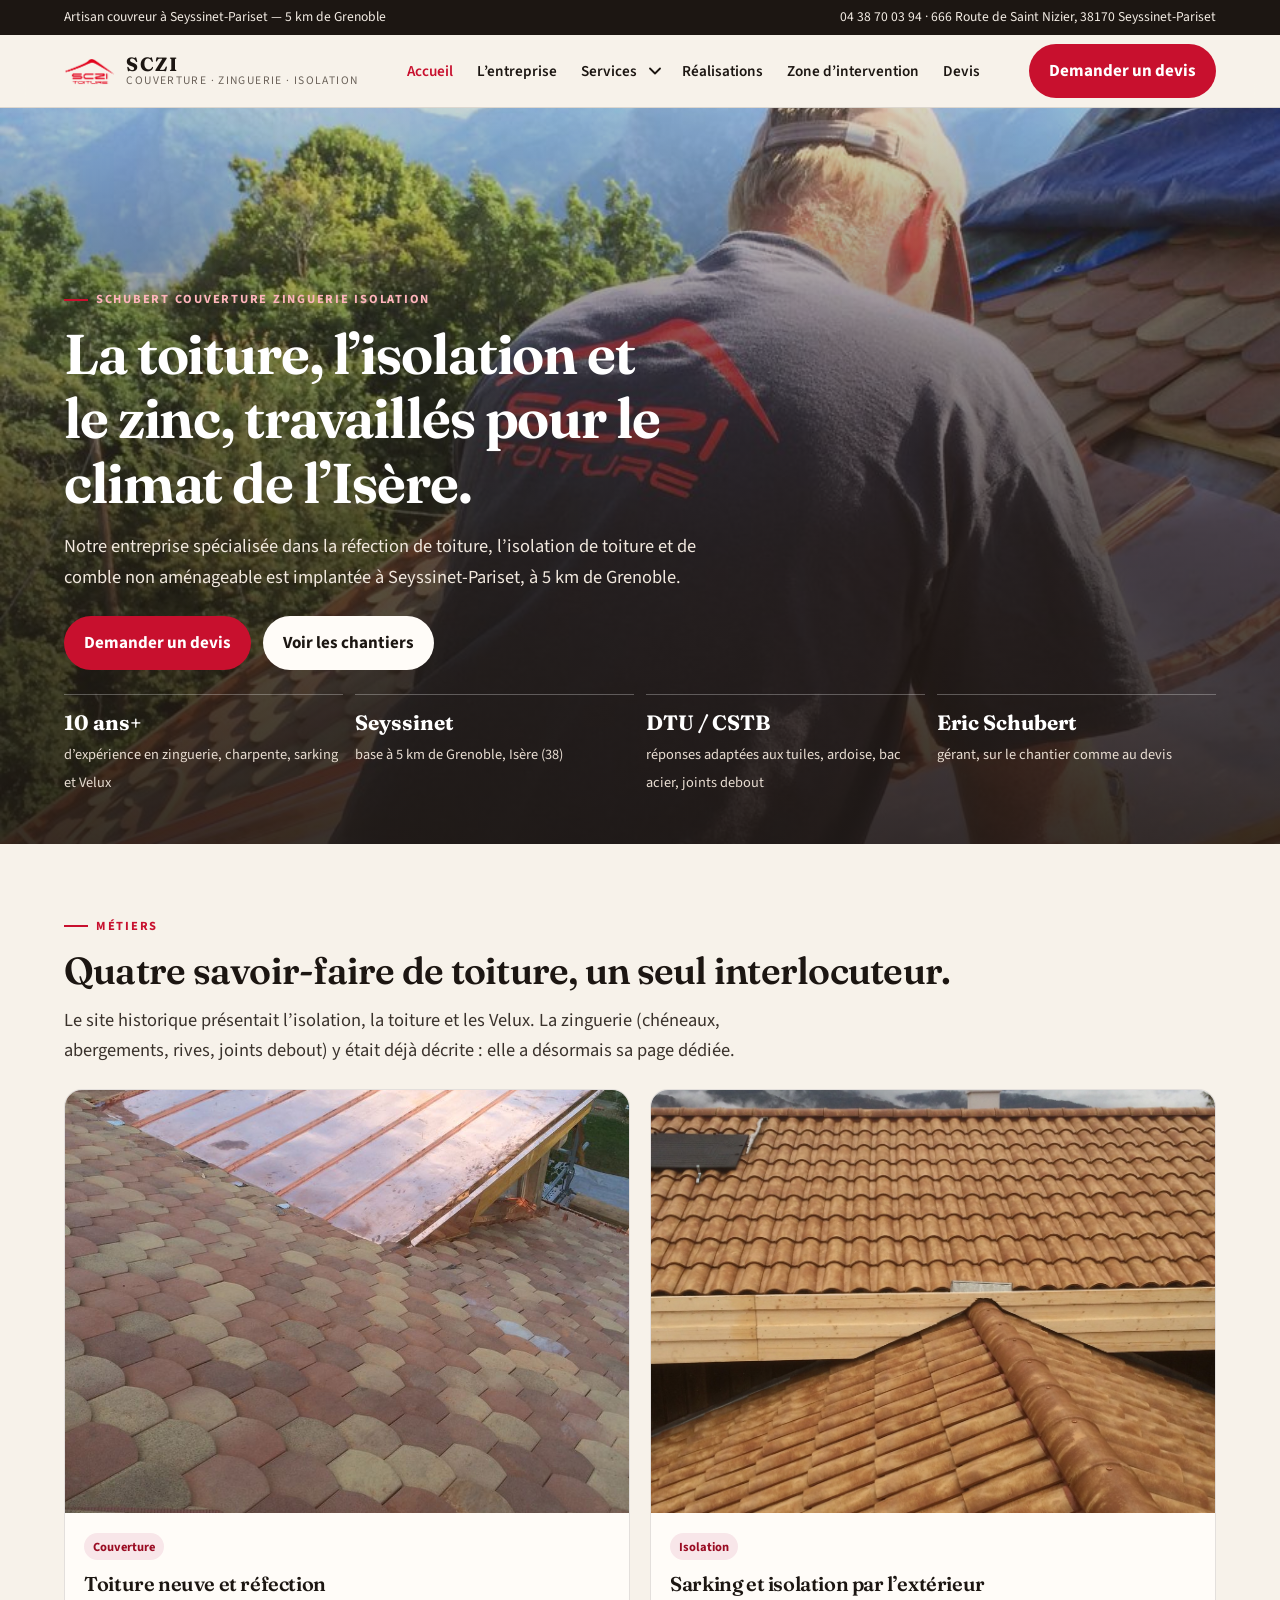
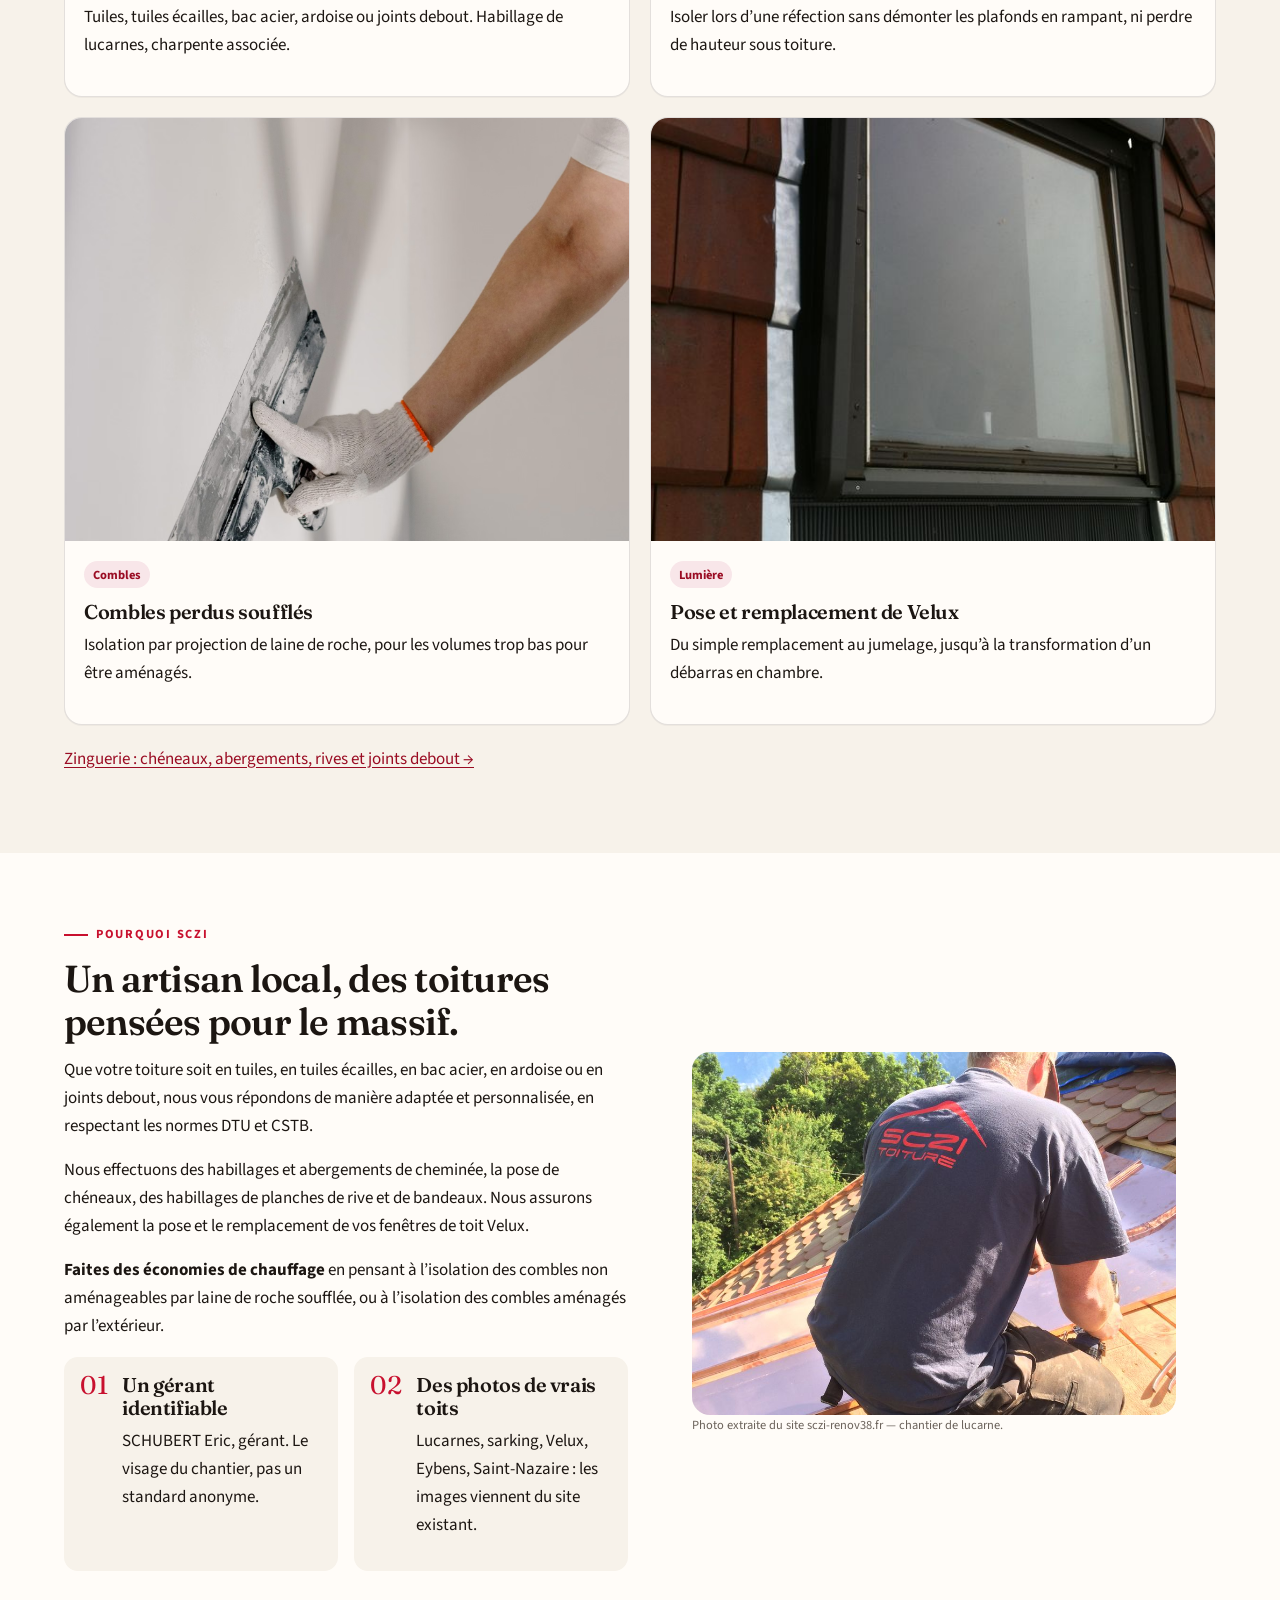
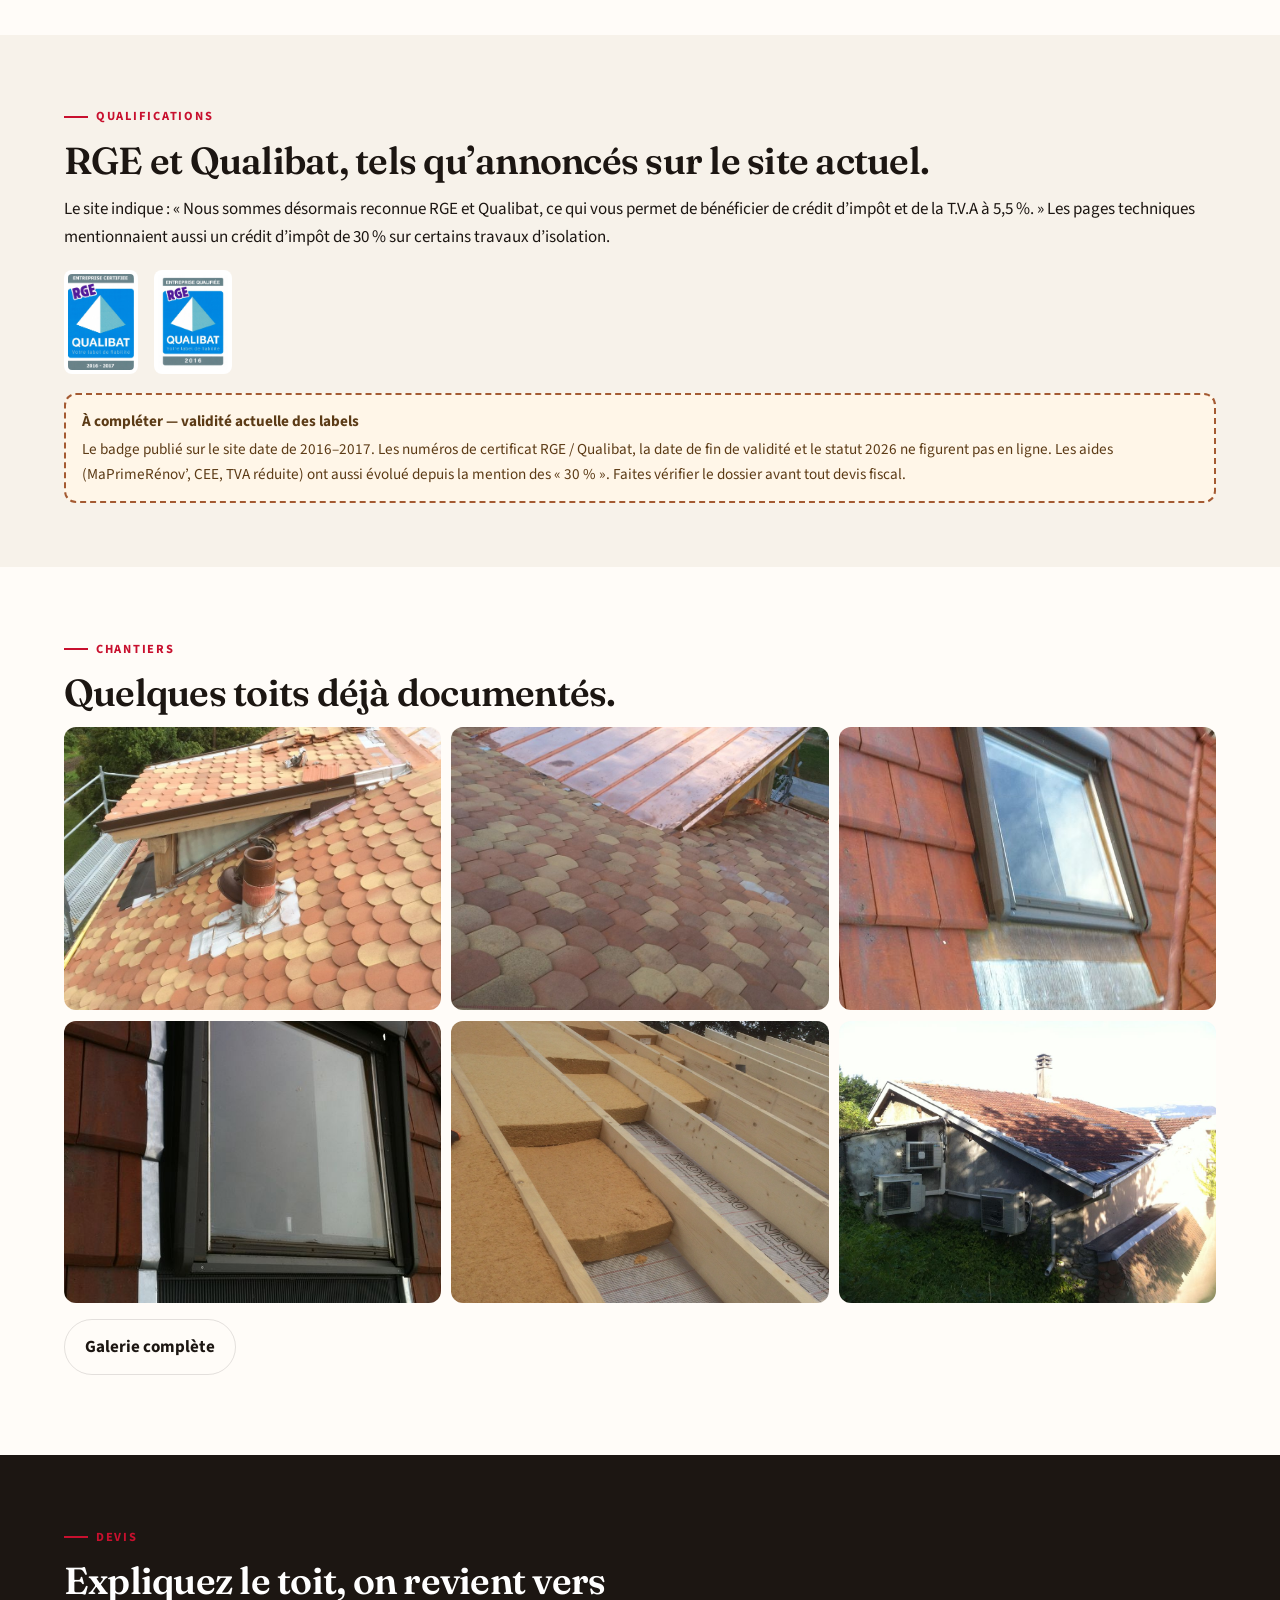
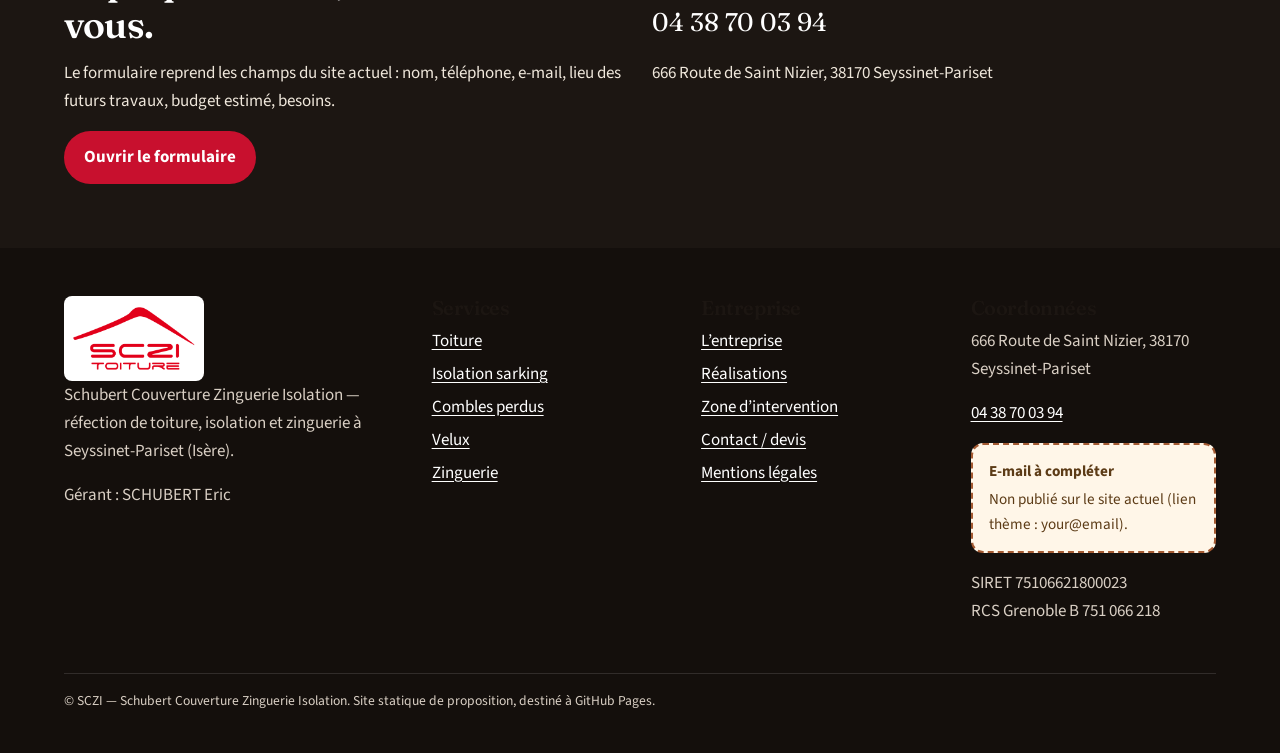
==== commit e5ffd935: "Ajoute un sous-menu Services dans la navigation Le lien Services mène toujours au hub. Un chevron ou" ====
--- a/index.html
+++ b/index.html
@@ -90,7 +90,21 @@
         <ul>
         <li><a href="./index.html" aria-current="page">Accueil</a></li>
         <li><a href="./a-propos.html">L’entreprise</a></li>
-        <li><a href="./services/index.html">Services</a></li>
+        <li class="has-submenu">
+          <div class="submenu-pair">
+            <a href="./services/index.html">Services</a>
+            <button type="button" class="submenu-toggle" aria-expanded="false" aria-controls="submenu-services" aria-haspopup="true" aria-label="Afficher le sous-menu Services">
+              <svg class="nav-chevron" viewBox="0 0 12 8" width="12" height="8" aria-hidden="true" focusable="false"><path d="M1 1.5 6 6.5 11 1.5" fill="none" stroke="currentColor" stroke-width="1.8" stroke-linecap="round" stroke-linejoin="round"/></svg>
+            </button>
+          </div>
+          <ul class="submenu" id="submenu-services">
+            <li><a href="./services/toiture.html">Toiture</a></li>
+            <li><a href="./services/isolation-sarking.html">Isolation sarking</a></li>
+            <li><a href="./services/velux.html">Velux</a></li>
+            <li><a href="./services/isolation-combles.html">Combles perdus</a></li>
+            <li><a href="./services/zinguerie.html">Zinguerie</a></li>
+          </ul>
+        </li>
         <li><a href="./realisations.html">Réalisations</a></li>
         <li><a href="./zone-intervention.html">Zone d’intervention</a></li>
         <li><a href="./contact.html">Devis</a></li>
--- a/assets/css/styles.css
+++ b/assets/css/styles.css
@@ -278,7 +278,7 @@
   box-shadow: var(--shadow);
 }
 
-.site-nav ul {
+.site-nav > ul {
   list-style: none;
   margin: 0;
   padding: 0;
@@ -295,11 +295,91 @@
   padding: 0.7rem 0.4rem;
 }
 
-.site-nav a[aria-current="page"] {
+.site-nav a[aria-current="page"],
+.has-submenu.is-current > .submenu-pair > a {
   color: var(--red);
 }
 
-.nav-cta {
+.has-submenu {
+  position: relative;
+}
+
+.submenu-pair {
+  display: flex;
+  align-items: center;
+  justify-content: space-between;
+  gap: 0.15rem;
+}
+
+.submenu-pair > a {
+  flex: 1;
+}
+
+.submenu-toggle {
+  display: inline-flex;
+  align-items: center;
+  justify-content: center;
+  flex-shrink: 0;
+  width: 2.4rem;
+  height: 2.4rem;
+  margin: 0;
+  padding: 0;
+  border: 0;
+  border-radius: 8px;
+  background: transparent;
+  color: inherit;
+  cursor: pointer;
+}
+
+.submenu-toggle:hover,
+.submenu-toggle:focus-visible {
+  background: var(--paper-2);
+}
+
+.nav-chevron {
+  display: block;
+  transition: transform 0.28s ease;
+}
+
+.has-submenu.is-open > .submenu-pair .nav-chevron {
+  transform: rotate(180deg);
+}
+
+.submenu {
+  list-style: none;
+  margin: 0;
+  padding: 0 0 0.35rem 0.7rem;
+  display: flex;
+  flex-direction: column;
+  max-height: 0;
+  overflow: hidden;
+  opacity: 0;
+  visibility: hidden;
+  transition:
+    max-height 0.32s ease,
+    opacity 0.24s ease,
+    visibility 0.32s ease,
+    transform 0.28s ease;
+}
+
+.has-submenu.is-open > .submenu {
+  max-height: 18rem;
+  opacity: 1;
+  visibility: visible;
+}
+
+.submenu a {
+  font-size: 0.95rem;
+  font-weight: 600;
+  padding: 0.5rem 0.55rem;
+  border-radius: 8px;
+}
+
+.submenu a:hover {
+  background: var(--paper);
+}
+
+.btn.nav-cta {
   display: none;
 }
 
@@ -730,7 +810,9 @@
 }
 
 .mobile-cta {
-  position: sticky;
+  position: fixed;
+  left: 0;
+  right: 0;
   bottom: 0;
   z-index: 30;
   display: grid;
@@ -847,6 +929,20 @@
   }
 }
 
+@media (max-width: 719px) {
+  body {
+    padding-bottom: 4.75rem;
+  }
+
+  .hero {
+    min-height: 0;
+  }
+
+  .hero-inner {
+    padding: 4.25rem 0 5.75rem;
+  }
+}
+
 @media (min-width: 980px) {
   .nav-toggle {
     display: none;
@@ -861,7 +957,7 @@
     box-shadow: none;
   }
 
-  .site-nav ul {
+  .site-nav > ul {
     flex-direction: row;
     align-items: center;
     gap: 0.2rem;
@@ -872,7 +968,61 @@
     font-size: 0.95rem;
   }
 
-  .nav-cta {
+  .submenu-pair {
+    justify-content: flex-start;
+  }
+
+  .submenu-pair > a {
+    flex: none;
+    padding-right: 0.15rem;
+  }
+
+  .submenu-toggle {
+    width: 1.7rem;
+    height: 1.7rem;
+  }
+
+  .has-submenu:hover > .submenu-pair .nav-chevron,
+  .has-submenu:focus-within > .submenu-pair .nav-chevron {
+    transform: rotate(180deg);
+  }
+
+  .submenu {
+    position: absolute;
+    top: calc(100% - 0.1rem);
+    left: 0;
+    z-index: 50;
+    min-width: 15.75rem;
+    max-height: none;
+    overflow: visible;
+    padding: 0.5rem;
+    background: var(--white);
+    border: 1px solid var(--line);
+    border-radius: 14px;
+    box-shadow: var(--shadow);
+    transform: translateY(8px);
+    pointer-events: none;
+  }
+
+  .submenu::before {
+    content: "";
+    position: absolute;
+    top: -12px;
+    left: 0;
+    right: 0;
+    height: 12px;
+  }
+
+  .has-submenu:hover > .submenu,
+  .has-submenu:focus-within > .submenu,
+  .has-submenu.is-open > .submenu {
+    opacity: 1;
+    visibility: visible;
+    transform: translateY(0);
+    pointer-events: auto;
+  }
+
+  .btn.nav-cta {
     display: inline-flex;
   }
 
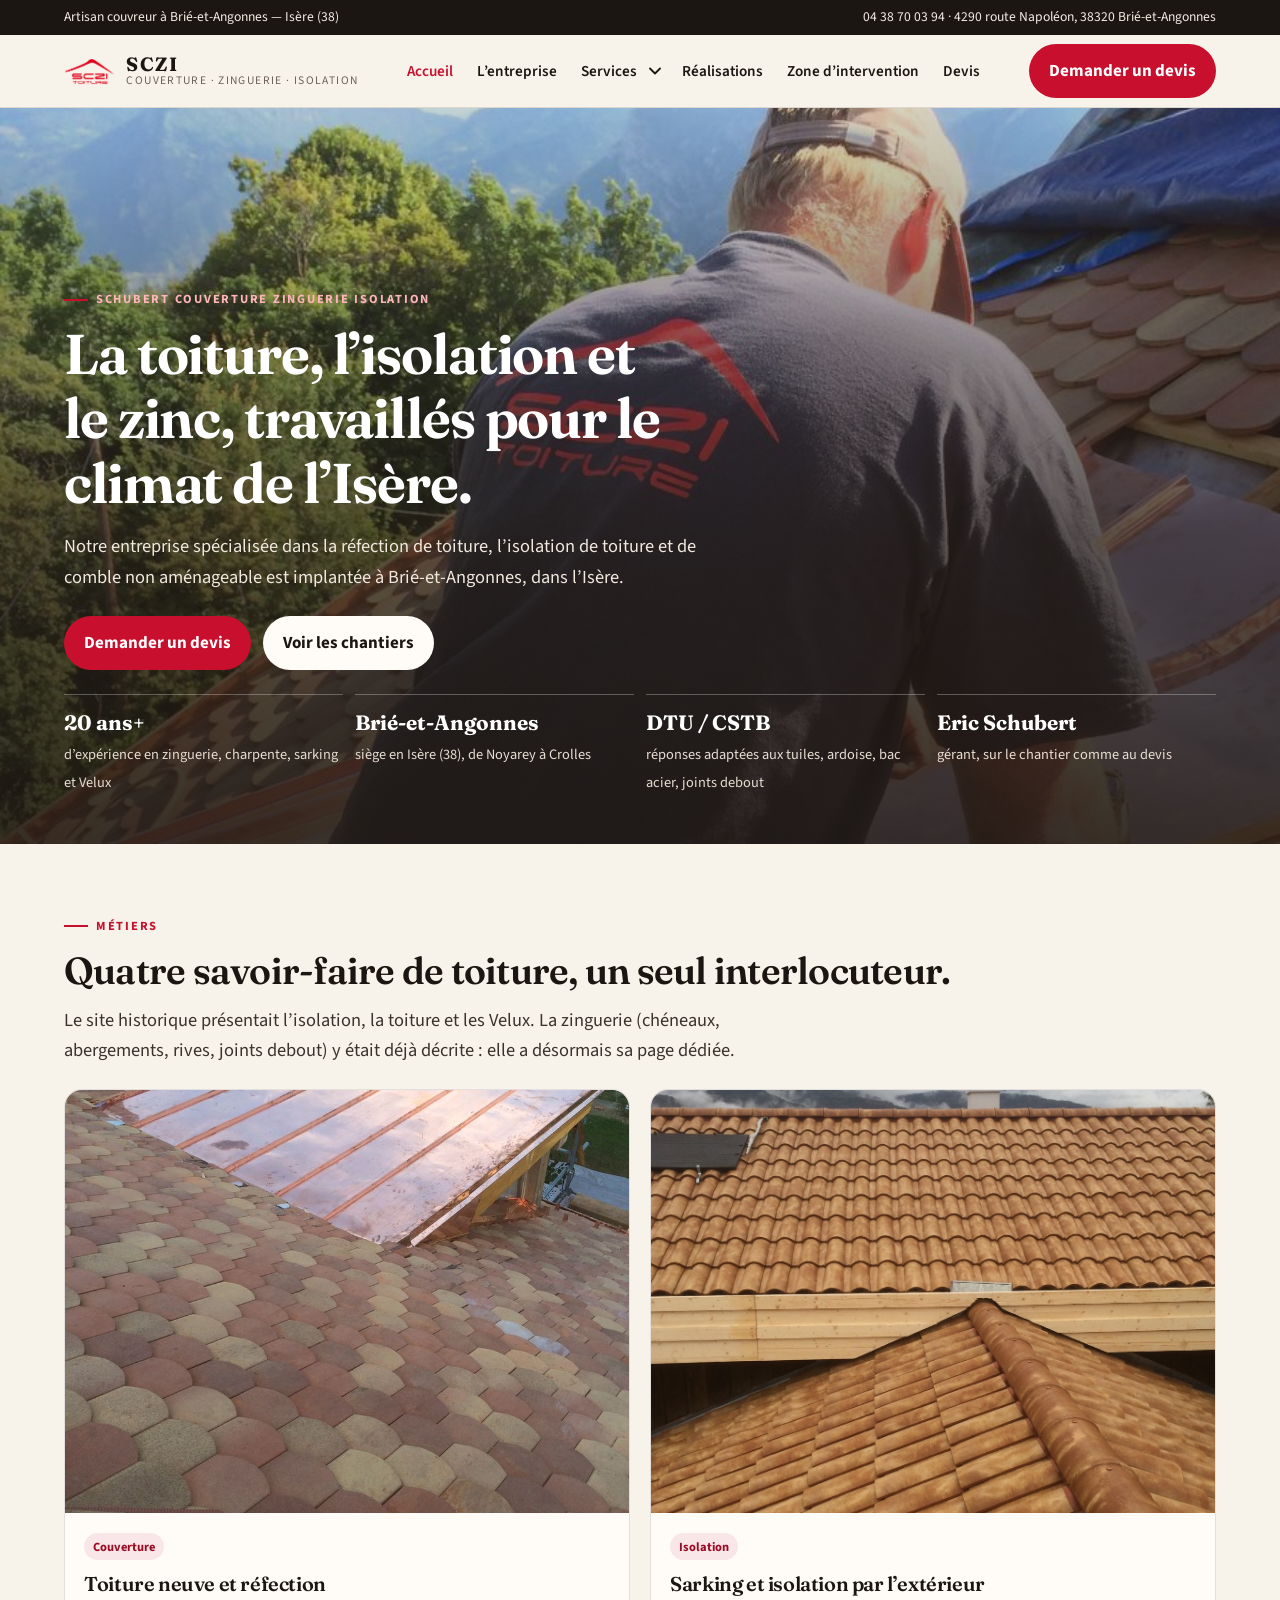
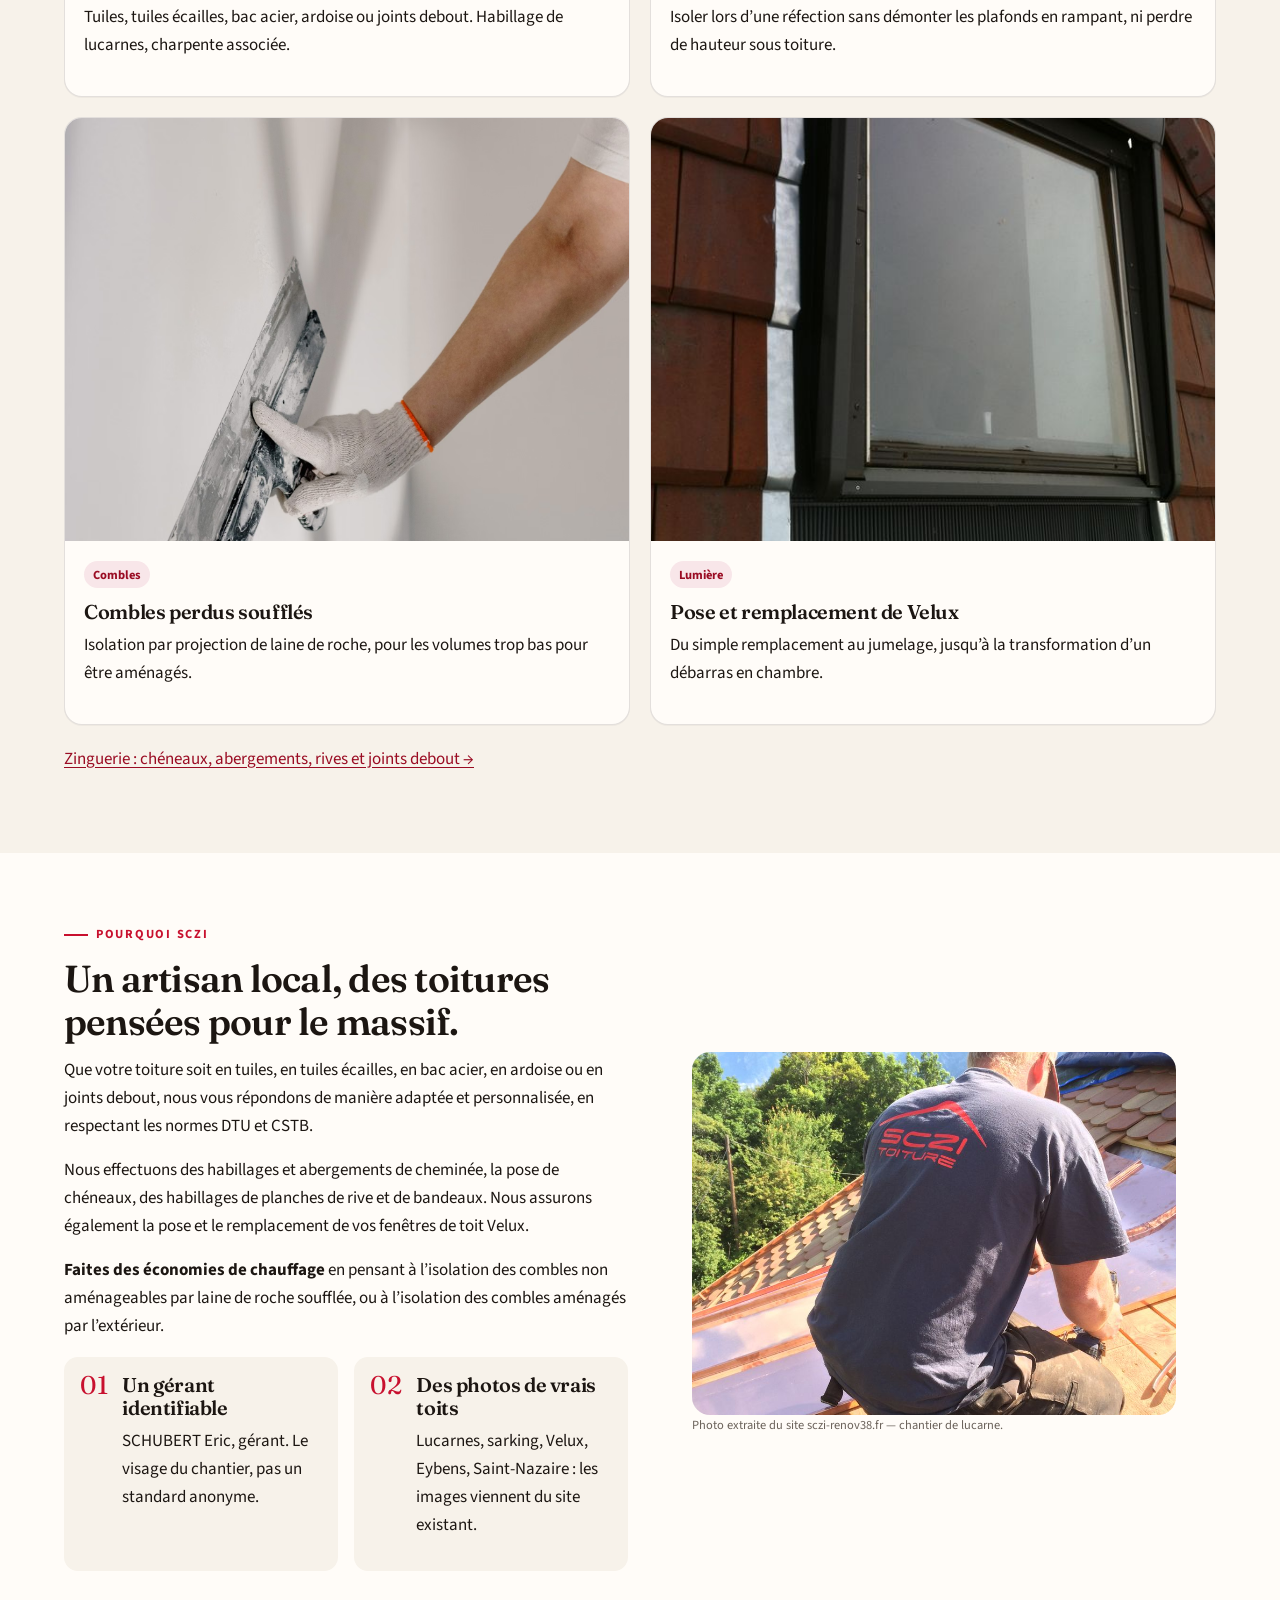
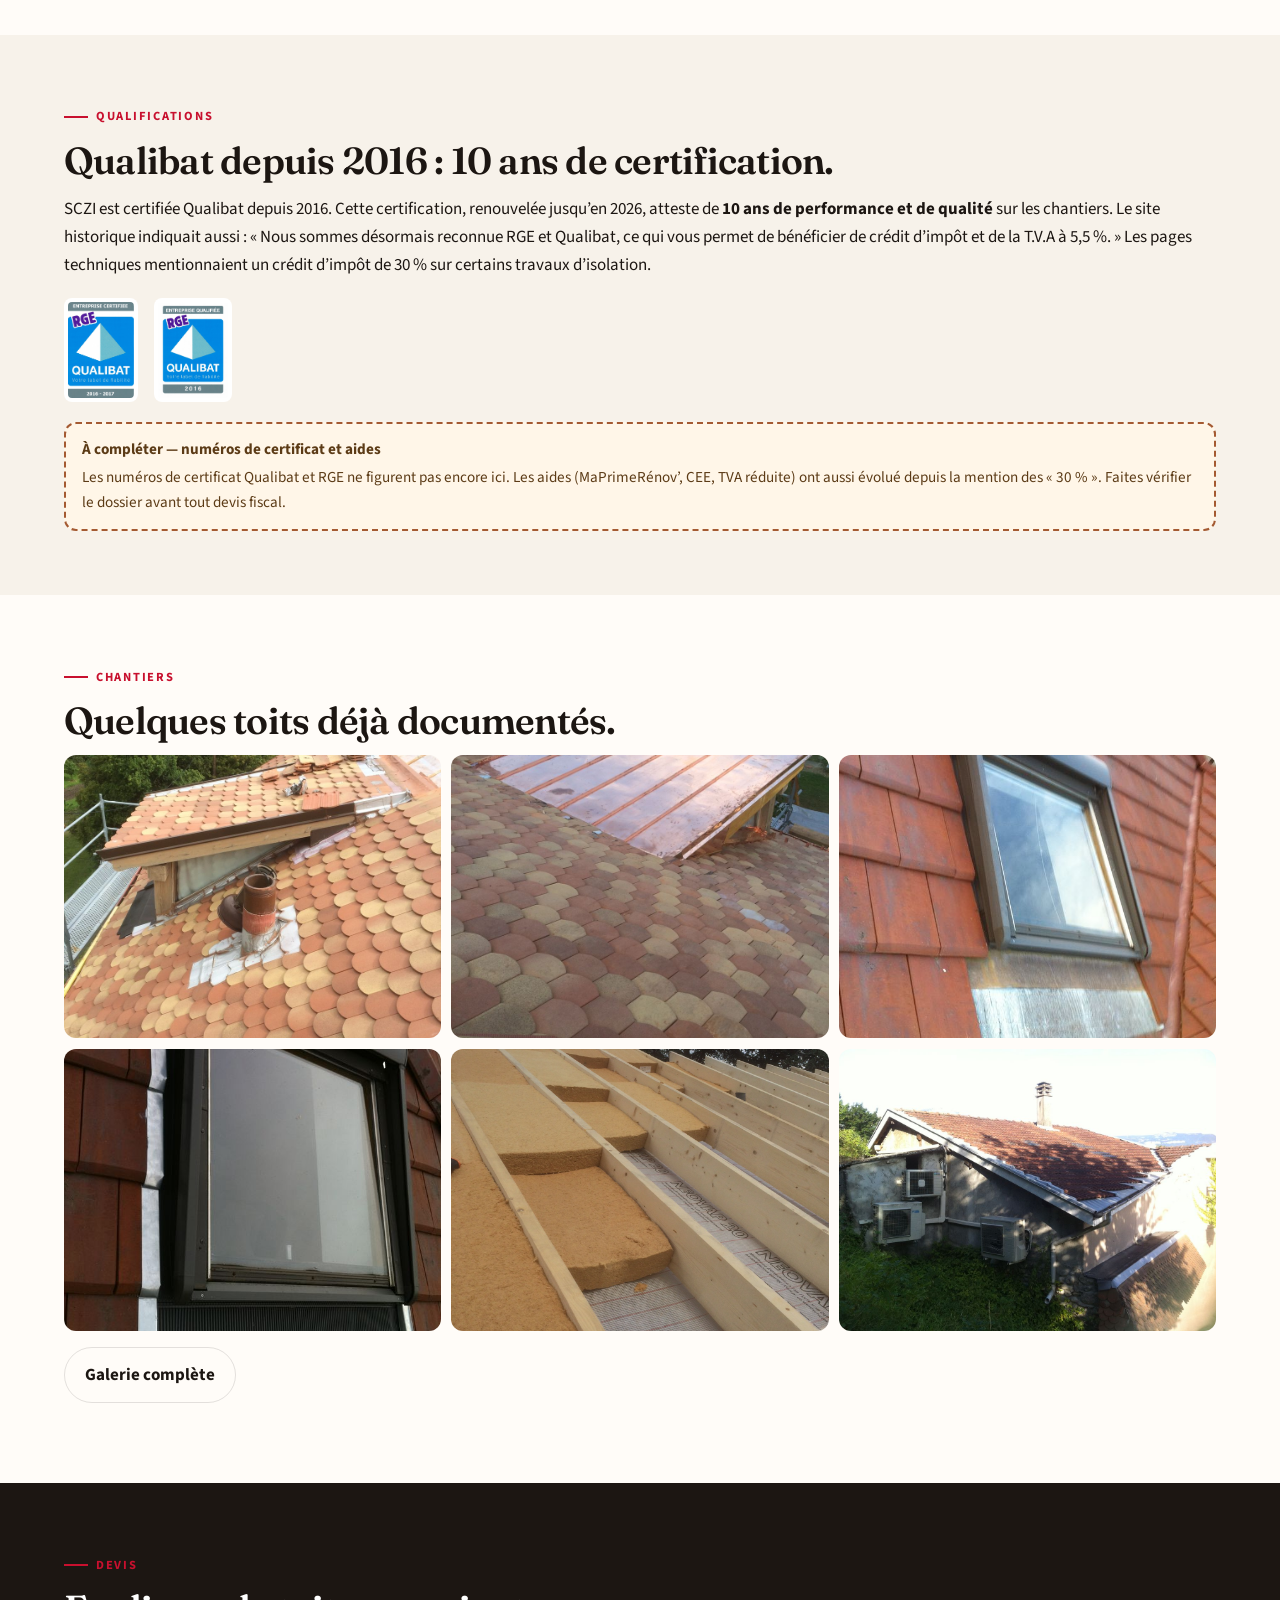
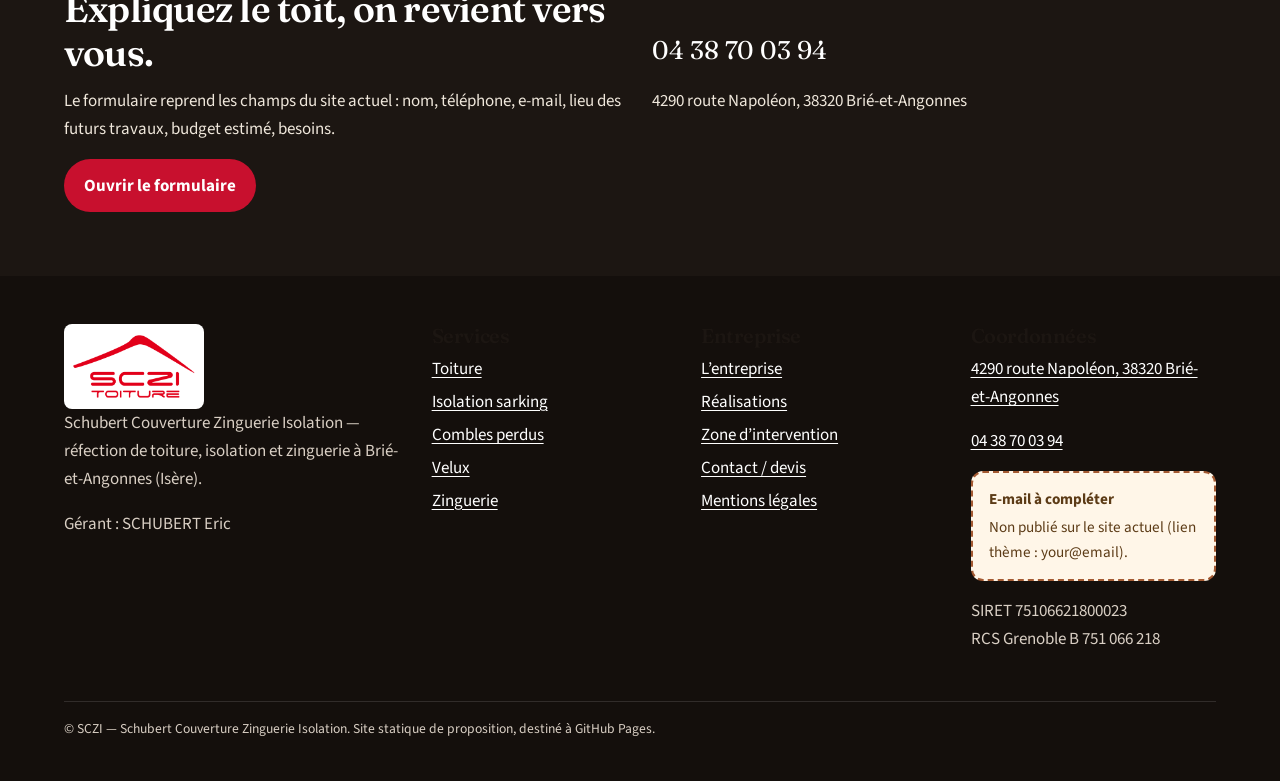
==== commit 3ffd9ac2: "Met à jour Qualibat, expérience, zone et siège social Certification Qualibat 2016–2026, 20 ans d’exp" ====
--- a/index.html
+++ b/index.html
@@ -3,20 +3,20 @@
 <head>
   <meta charset="utf-8">
   <meta name="viewport" content="width=device-width, initial-scale=1">
-  <title>SCZI Toiture — Couverture, isolation et zinguerie à Seyssinet-Pariset (38)</title>
-  <meta name="description" content="Entreprise spécialisée dans la réfection de toiture, l’isolation de toiture et de combles, implantée à Seyssinet-Pariset dans l’Isère, à 5 km de Grenoble.">
+  <title>SCZI Toiture — Couverture, isolation et zinguerie à Brié-et-Angonnes (38)</title>
+  <meta name="description" content="Entreprise spécialisée dans la réfection de toiture, l’isolation de toiture et de combles, implantée à Brié-et-Angonnes dans l’Isère. Intervention de Noyarey à Crolles, via Grenoble.">
   <meta name="robots" content="index,follow">
   <link rel="canonical" href="https://thomasbonsirven.github.io/sczi38/">
   <meta property="og:locale" content="fr_FR">
   <meta property="og:type" content="website">
   <meta property="og:site_name" content="SCZI — Schubert Couverture Zinguerie Isolation">
-  <meta property="og:title" content="SCZI Toiture — Couverture, isolation et zinguerie à Seyssinet-Pariset (38)">
-  <meta property="og:description" content="Entreprise spécialisée dans la réfection de toiture, l’isolation de toiture et de combles, implantée à Seyssinet-Pariset dans l’Isère, à 5 km de Grenoble.">
+  <meta property="og:title" content="SCZI Toiture — Couverture, isolation et zinguerie à Brié-et-Angonnes (38)">
+  <meta property="og:description" content="Entreprise spécialisée dans la réfection de toiture, l’isolation de toiture et de combles, implantée à Brié-et-Angonnes dans l’Isère. Intervention de Noyarey à Crolles, via Grenoble.">
   <meta property="og:url" content="https://thomasbonsirven.github.io/sczi38/">
   <meta property="og:image" content="https://thomasbonsirven.github.io/sczi38/assets/img/chantiers/lucarne-pendant.jpg">
   <meta name="twitter:card" content="summary_large_image">
-  <meta name="twitter:title" content="SCZI Toiture — Couverture, isolation et zinguerie à Seyssinet-Pariset (38)">
-  <meta name="twitter:description" content="Entreprise spécialisée dans la réfection de toiture, l’isolation de toiture et de combles, implantée à Seyssinet-Pariset dans l’Isère, à 5 km de Grenoble.">
+  <meta name="twitter:title" content="SCZI Toiture — Couverture, isolation et zinguerie à Brié-et-Angonnes (38)">
+  <meta name="twitter:description" content="Entreprise spécialisée dans la réfection de toiture, l’isolation de toiture et de combles, implantée à Brié-et-Angonnes dans l’Isère. Intervention de Noyarey à Crolles, via Grenoble.">
   <meta name="theme-color" content="#c8102e">
   <link rel="icon" href="./favicon.png" type="image/png">
   <link rel="apple-touch-icon" href="./assets/img/logo/logo-icon.png">
@@ -38,15 +38,17 @@
   },
   "address": {
     "@type": "PostalAddress",
-    "streetAddress": "666 Route de Saint Nizier",
-    "addressLocality": "Seyssinet-Pariset",
-    "postalCode": "38170",
+    "streetAddress": "4290 route Napoléon",
+    "addressLocality": "Brié-et-Angonnes",
+    "postalCode": "38320",
     "addressRegion": "Isère",
     "addressCountry": "FR"
   },
   "areaServed": [
-    {"@type": "City", "name": "Seyssinet-Pariset"},
+    {"@type": "City", "name": "Noyarey"},
+    {"@type": "City", "name": "Brié-et-Angonnes"},
     {"@type": "City", "name": "Grenoble"},
+    {"@type": "City", "name": "Crolles"},
     {"@type": "AdministrativeArea", "name": "Isère"}
   ],
   "knowsAbout": ["réfection de toiture", "isolation de toiture", "sarking", "combles perdus", "zinguerie", "charpente", "fenêtres de toit Velux"],
@@ -68,10 +70,10 @@
   <header class="site-header">
     <div class="topbar">
       <div class="wrap">
-        <span>Artisan couvreur à Seyssinet-Pariset — 5 km de Grenoble</span>
+        <span>Artisan couvreur à Brié-et-Angonnes — Isère (38)</span>
         <span>
           <a href="tel:+33438700394">04 38 70 03 94</a>
-          · 666 Route de Saint Nizier, 38170 Seyssinet-Pariset
+          · 4290 route Napoléon, 38320 Brié-et-Angonnes
         </span>
       </div>
     </div>
@@ -119,14 +121,14 @@
     <div class="wrap hero-inner">
       <p class="kicker" style="color:#ffb4bc">Schubert Couverture Zinguerie Isolation</p>
       <h1>La toiture, l’isolation et le zinc, travaillés pour le climat de l’Isère.</h1>
-      <p class="lede">Notre entreprise spécialisée dans la réfection de toiture, l’isolation de toiture et de comble non aménageable est implantée à Seyssinet-Pariset, à 5 km de Grenoble.</p>
+      <p class="lede">Notre entreprise spécialisée dans la réfection de toiture, l’isolation de toiture et de comble non aménageable est implantée à Brié-et-Angonnes, dans l’Isère.</p>
       <div class="hero-actions">
         <a class="btn btn-primary" href="contact.html">Demander un devis</a>
         <a class="btn btn-light" href="realisations.html">Voir les chantiers</a>
       </div>
       <div class="hero-facts">
-        <div><strong>10 ans+</strong><span>d’expérience en zinguerie, charpente, sarking et Velux</span></div>
-        <div><strong>Seyssinet</strong><span>base à 5 km de Grenoble, Isère (38)</span></div>
+        <div><strong>20 ans+</strong><span>d’expérience en zinguerie, charpente, sarking et Velux</span></div>
+        <div><strong>Brié-et-Angonnes</strong><span>siège en Isère (38), de Noyarey à Crolles</span></div>
         <div><strong>DTU / CSTB</strong><span>réponses adaptées aux tuiles, ardoise, bac acier, joints debout</span></div>
         <div><strong>Eric Schubert</strong><span>gérant, sur le chantier comme au devis</span></div>
       </div>
@@ -179,15 +181,15 @@
   <section class="section">
     <div class="wrap">
       <p class="kicker">Qualifications</p>
-      <h2>RGE et Qualibat, tels qu’annoncés sur le site actuel.</h2>
-      <p>Le site indique : « Nous sommes désormais reconnue RGE et Qualibat, ce qui vous permet de bénéficier de crédit d’impôt et de la T.V.A à 5,5 %. » Les pages techniques mentionnaient aussi un crédit d’impôt de 30 % sur certains travaux d’isolation.</p>
+      <h2>Qualibat depuis 2016 : 10 ans de certification.</h2>
+      <p>SCZI est certifiée Qualibat depuis 2016. Cette certification, renouvelée jusqu’en 2026, atteste de <strong>10 ans de performance et de qualité</strong> sur les chantiers. Le site historique indiquait aussi : « Nous sommes désormais reconnue RGE et Qualibat, ce qui vous permet de bénéficier de crédit d’impôt et de la T.V.A à 5,5 %. » Les pages techniques mentionnaient un crédit d’impôt de 30 % sur certains travaux d’isolation.</p>
       <div class="badge-row" style="margin:1.2rem 0">
-        <img src="assets/img/badges/rge.png" alt="Badge Entreprise certifiée RGE Qualibat 2016-2017">
-        <img src="assets/img/badges/rge-2016.jpg" alt="Attestation RGE 2016 issue du site actuel">
+        <img src="assets/img/badges/rge.png" alt="Badge Entreprise certifiée Qualibat, certification depuis 2016">
+        <img src="assets/img/badges/rge-2016.jpg" alt="Attestation Qualibat / RGE issue du dossier d’entreprise">
       </div>
       <div class="todo-fill">
-        <strong>À compléter — validité actuelle des labels</strong>
-        Le badge publié sur le site date de 2016–2017. Les numéros de certificat RGE / Qualibat, la date de fin de validité et le statut 2026 ne figurent pas en ligne. Les aides (MaPrimeRénov’, CEE, TVA réduite) ont aussi évolué depuis la mention des « 30 % ». Faites vérifier le dossier avant tout devis fiscal.
+        <strong>À compléter — numéros de certificat et aides</strong>
+        Les numéros de certificat Qualibat et RGE ne figurent pas encore ici. Les aides (MaPrimeRénov’, CEE, TVA réduite) ont aussi évolué depuis la mention des « 30 % ». Faites vérifier le dossier avant tout devis fiscal.
       </div>
     </div>
   </section>
@@ -218,7 +220,7 @@
       </div>
       <div>
         <p><a href="tel:+33438700394" style="color:#fff;font-size:1.6rem;font-family:var(--font-serif);text-decoration:none">04 38 70 03 94</a></p>
-        <p>666 Route de Saint Nizier, 38170 Seyssinet-Pariset</p>
+        <p>4290 route Napoléon, 38320 Brié-et-Angonnes</p>
       </div>
     </div>
   </section>
@@ -227,7 +229,7 @@
     <div class="wrap footer-grid">
       <div>
         <img src="./assets/img/logo/logo.png" width="180" alt="SCZI Toiture" style="width:140px;background:#fff;border-radius:8px;padding:6px;">
-        <p>Schubert Couverture Zinguerie Isolation — réfection de toiture, isolation et zinguerie à Seyssinet-Pariset (Isère).</p>
+        <p>Schubert Couverture Zinguerie Isolation — réfection de toiture, isolation et zinguerie à Brié-et-Angonnes (Isère).</p>
         <p>Gérant : SCHUBERT Eric</p>
       </div>
       <div>
@@ -252,7 +254,7 @@
       </div>
       <div>
         <h3>Coordonnées</h3>
-        <p>666 Route de Saint Nizier, 38170 Seyssinet-Pariset</p>
+        <p><a href="https://www.google.com/maps/search/?api=1&query=4290+route+Napol%C3%A9on%2C+38320+Bri%C3%A9-et-Angonnes" rel="noopener noreferrer">4290 route Napoléon, 38320 Brié-et-Angonnes</a></p>
         <p><a href="tel:+33438700394">04 38 70 03 94</a></p>
         <p class="todo-fill" style="color:#5c3b16"><strong>E-mail à compléter</strong> Non publié sur le site actuel (lien thème : your@email).</p>
         <p>SIRET 75106621800023<br>RCS Grenoble B 751 066 218</p>
--- a/assets/css/styles.css
+++ b/assets/css/styles.css
@@ -879,6 +879,11 @@
   color: #fff;
 }
 
+.map-placeholder a {
+  color: #fff;
+  text-decoration: underline;
+}
+
 .tag {
   display: inline-block;
   background: var(--red-soft);
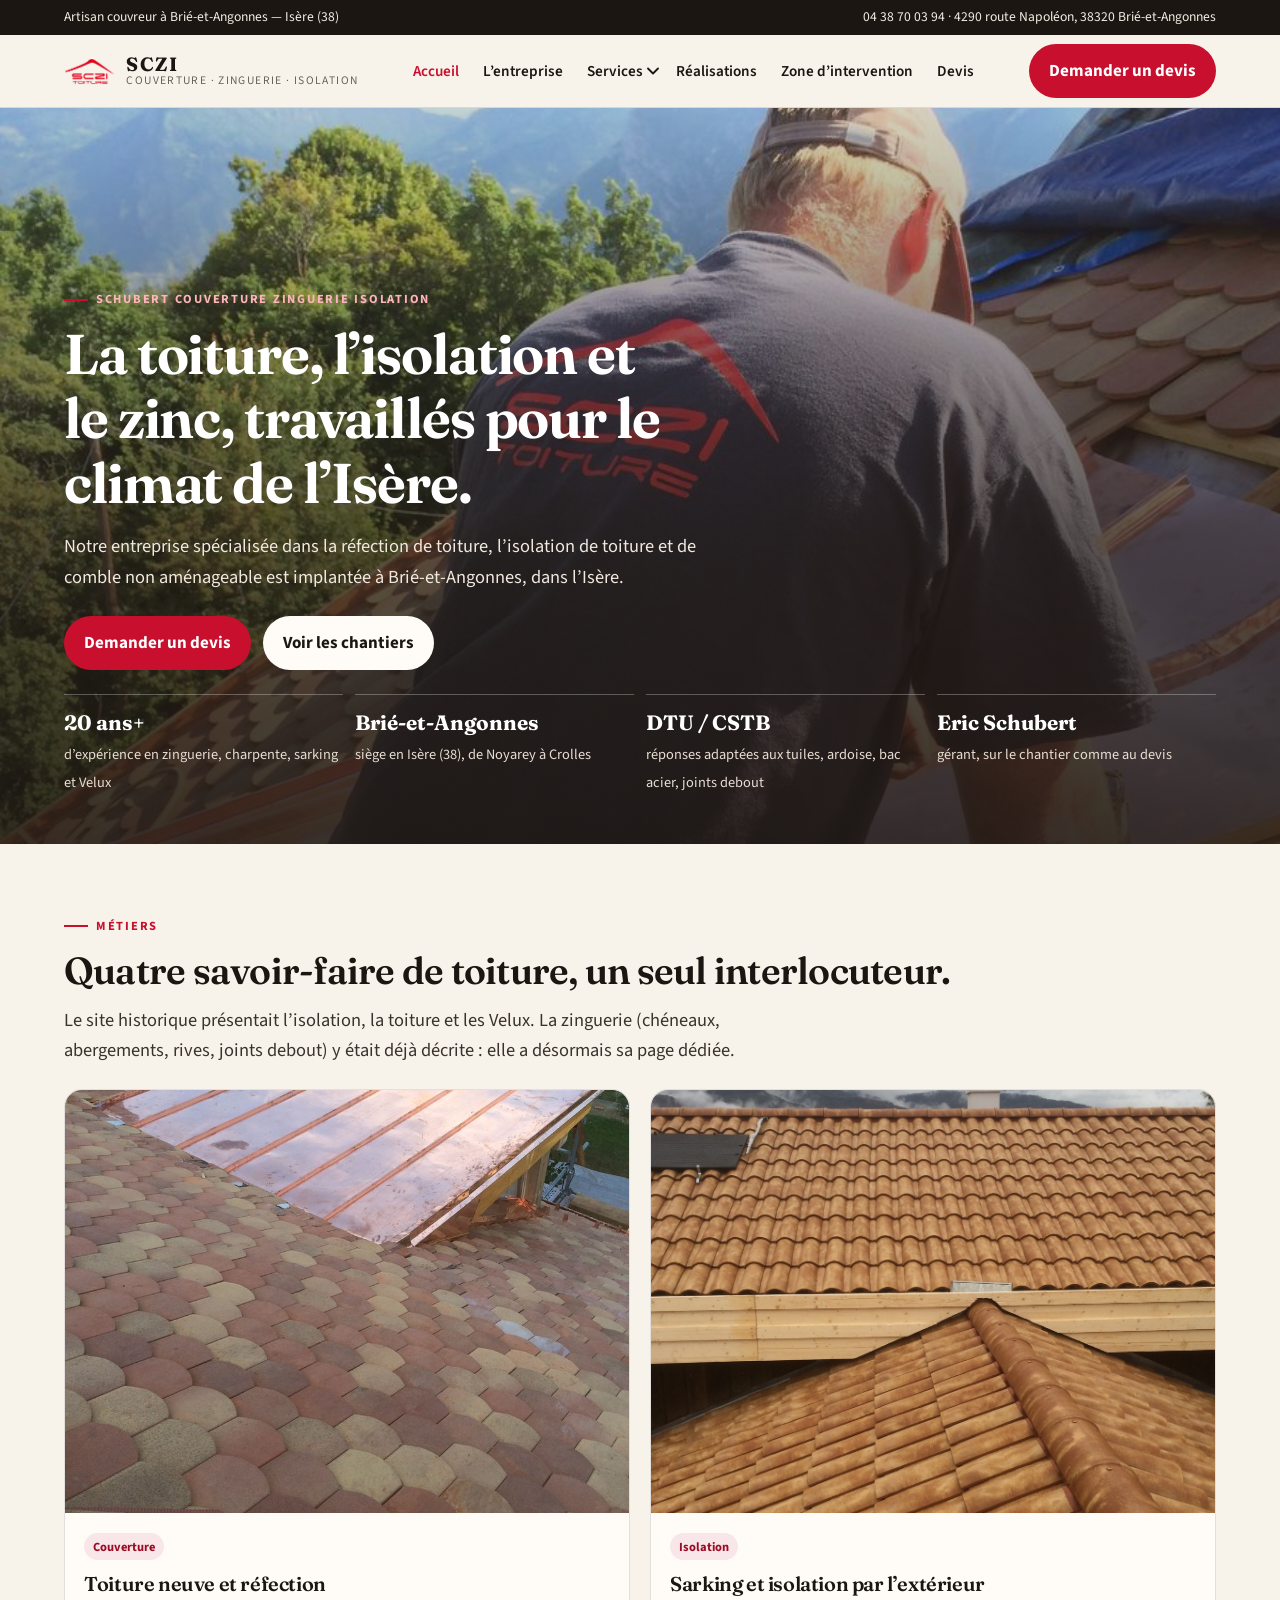
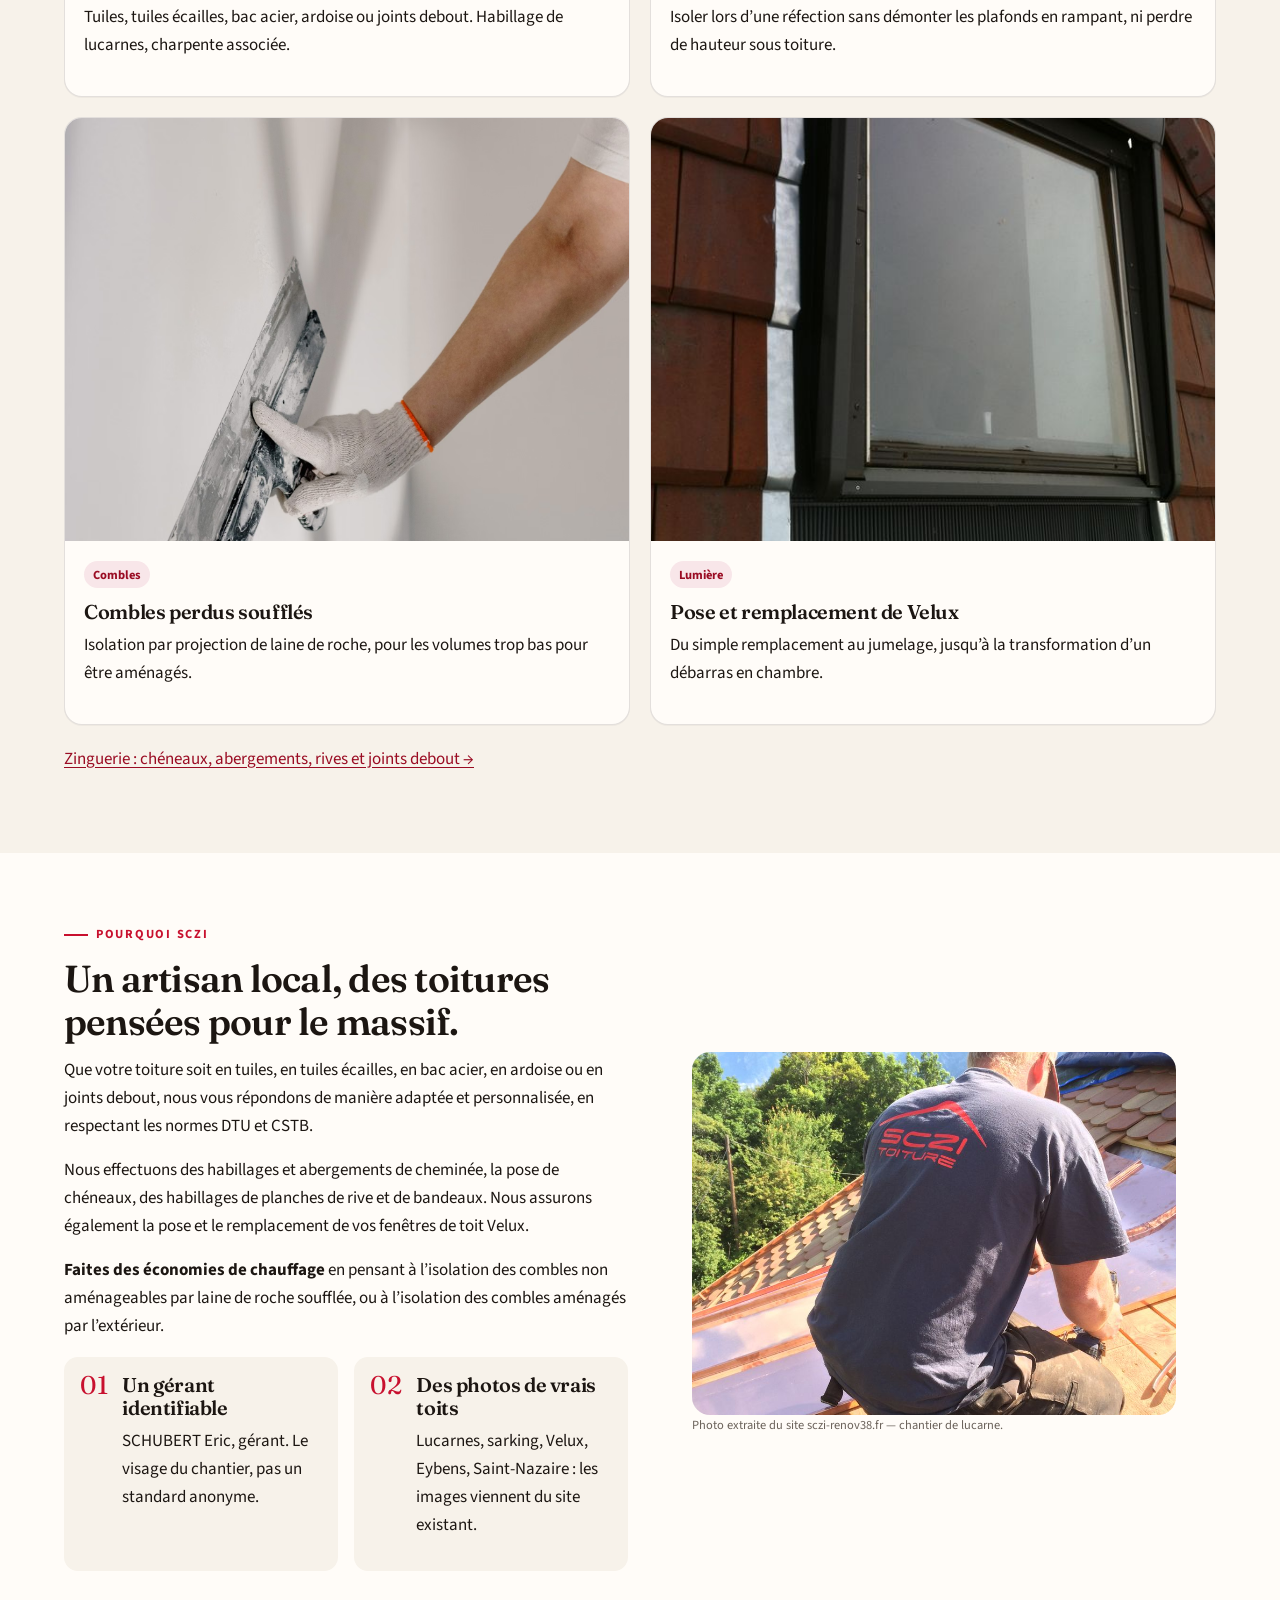
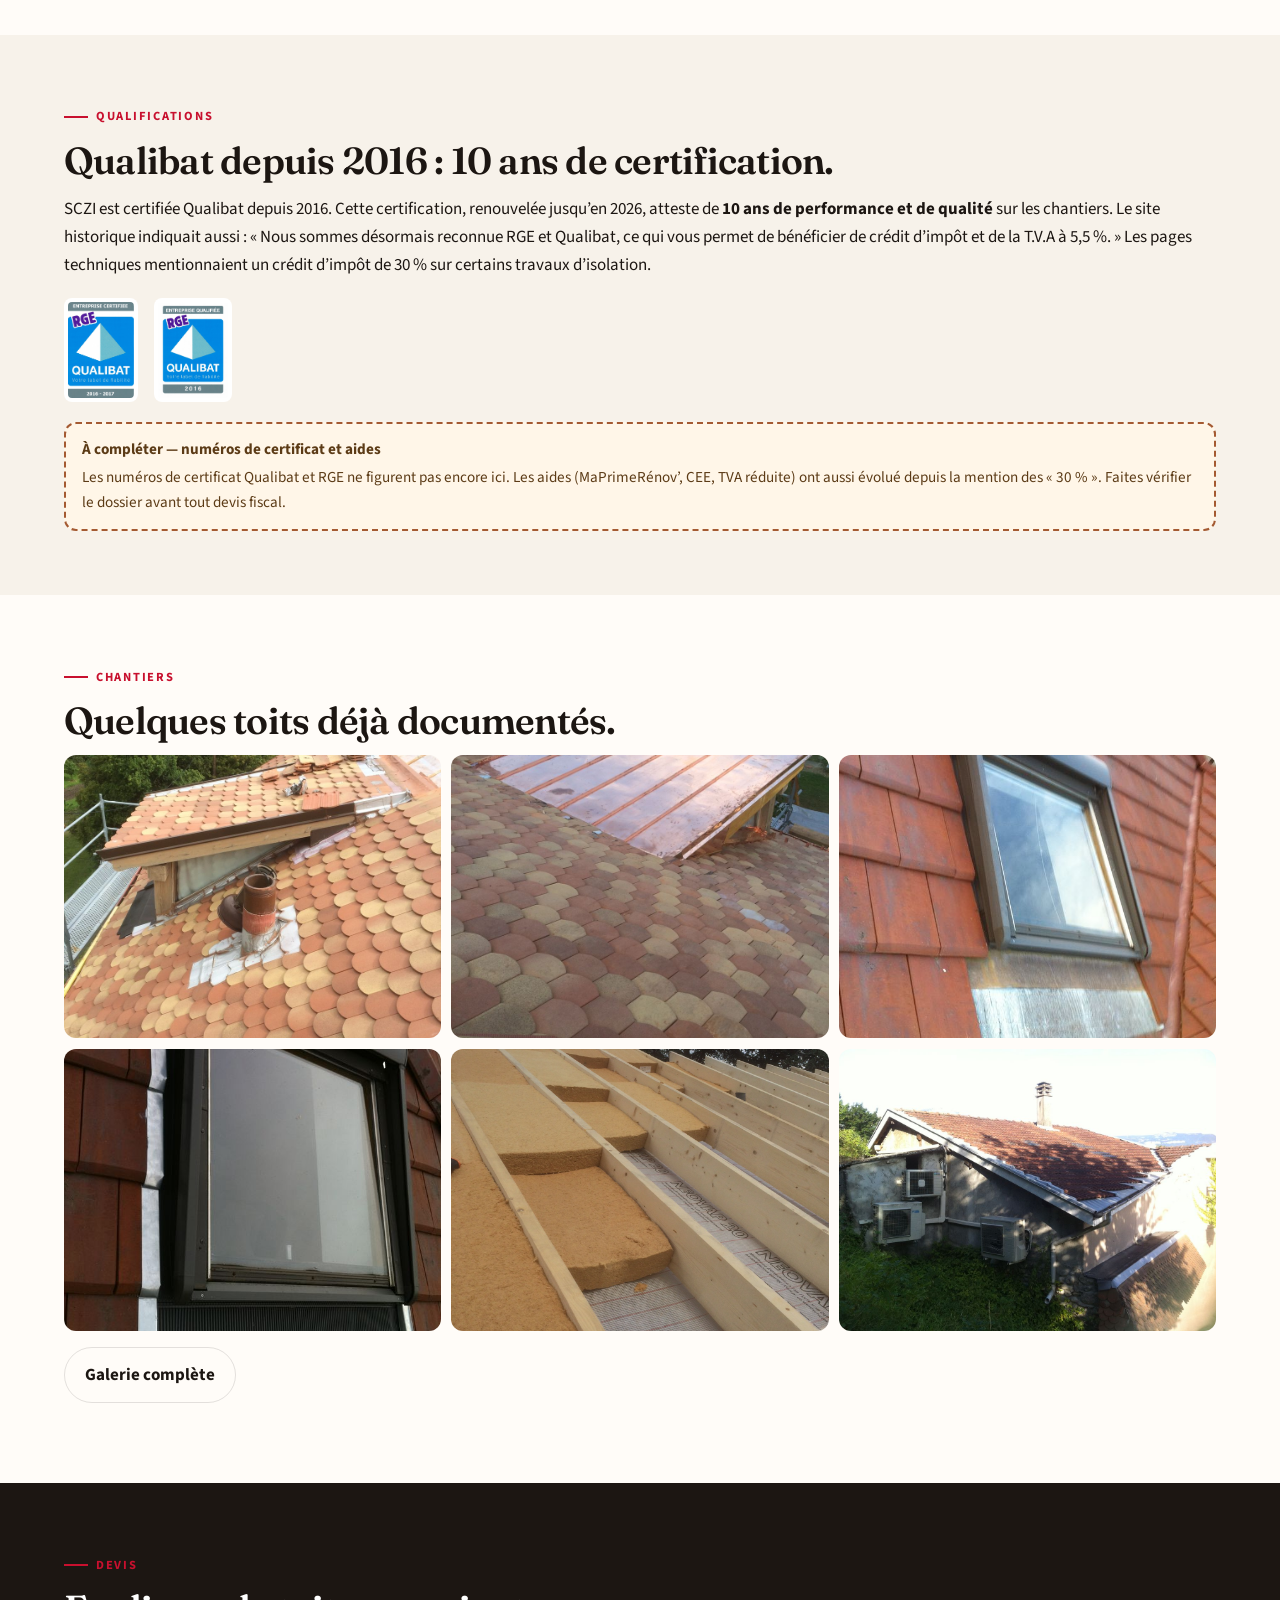
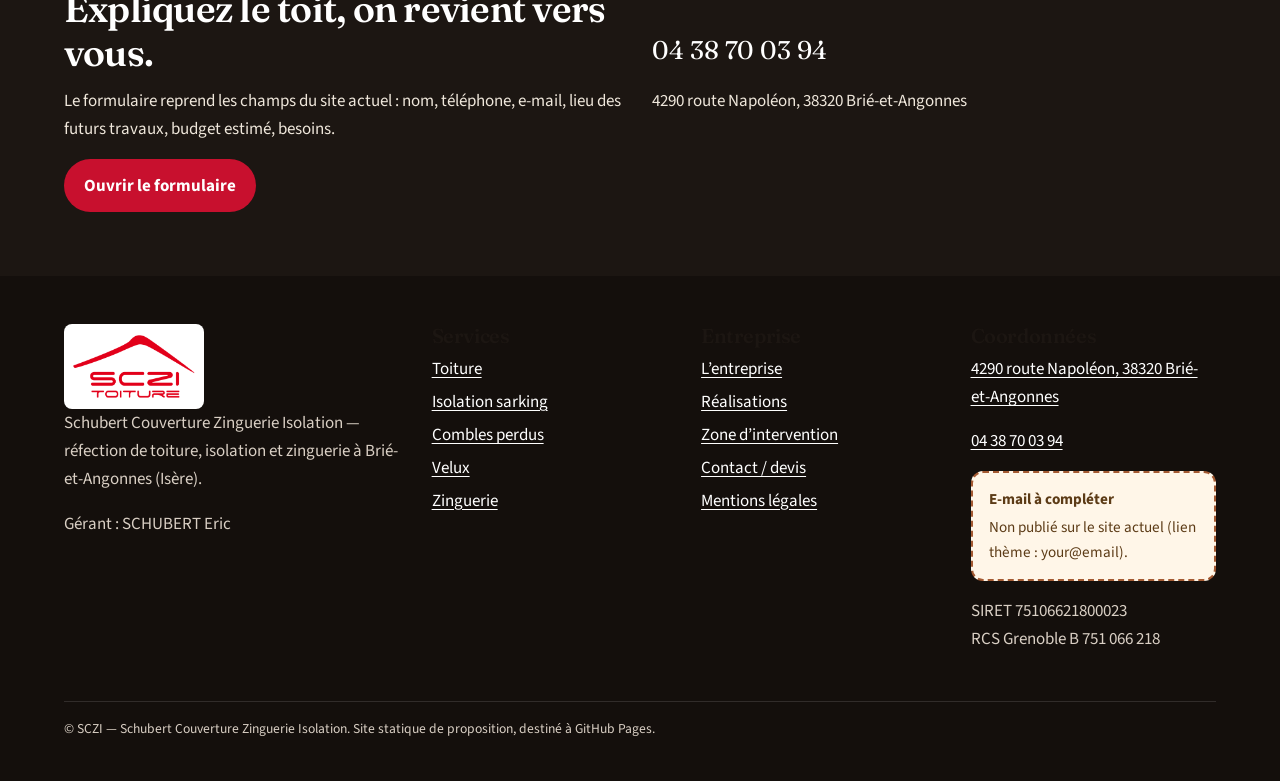
==== commit db20ed2d: "Corrige le sous-menu Services (dropdown desktop et cache CSS) Le masquage par max-height/visibility " ====
--- a/index.html
+++ b/index.html
@@ -23,7 +23,7 @@
   <link rel="preconnect" href="https://fonts.googleapis.com">
   <link rel="preconnect" href="https://fonts.gstatic.com" crossorigin>
   <link href="https://fonts.googleapis.com/css2?family=Fraunces:opsz,wght@9..144,500;9..144,650&family=Source+Sans+3:wght@400;600;700&display=swap" rel="stylesheet">
-  <link rel="stylesheet" href="./assets/css/styles.css">
+  <link rel="stylesheet" href="./assets/css/styles.css?v=20261010c">
   <script type="application/ld+json">
 {
   "@context": "https://schema.org",
@@ -272,6 +272,6 @@
     <button type="button" data-close-lightbox aria-label="Fermer">×</button>
     <img alt="">
   </div>
-  <script src="./assets/js/main.js"></script>
+  <script src="./assets/js/main.js?v=20261010c"></script>
 </body>
 </html>
--- a/assets/css/styles.css
+++ b/assets/css/styles.css
@@ -173,6 +173,7 @@
   position: sticky;
   top: 0;
   z-index: 40;
+  overflow: visible;
   background: rgba(247, 242, 234, 0.92);
   backdrop-filter: blur(12px);
   border-bottom: 1px solid var(--line);
@@ -287,6 +288,11 @@
   gap: 0.15rem;
 }
 
+.site-nav > ul > li {
+  list-style: none;
+  flex: 0 0 auto;
+}
+
 .site-nav a {
   display: block;
   text-decoration: none;
@@ -306,20 +312,24 @@
 
 .submenu-pair {
   display: flex;
+  flex-direction: row;
+  flex-wrap: nowrap;
   align-items: center;
   justify-content: space-between;
   gap: 0.15rem;
 }
 
 .submenu-pair > a {
-  flex: 1;
+  flex: 1 1 auto;
 }
 
 .submenu-toggle {
+  appearance: none;
+  -webkit-appearance: none;
   display: inline-flex;
   align-items: center;
   justify-content: center;
-  flex-shrink: 0;
+  flex: 0 0 auto;
   width: 2.4rem;
   height: 2.4rem;
   margin: 0;
@@ -327,6 +337,7 @@
   border: 0;
   border-radius: 8px;
   background: transparent;
+  box-shadow: none;
   color: inherit;
   cursor: pointer;
 }
@@ -346,26 +357,15 @@
 }
 
 .submenu {
+  display: none;
   list-style: none;
   margin: 0;
-  padding: 0 0 0.35rem 0.7rem;
+  padding: 0.15rem 0 0.5rem 0.7rem;
+  flex-direction: column;
+}
+
+.has-submenu.is-open > .submenu {
   display: flex;
-  flex-direction: column;
-  max-height: 0;
-  overflow: hidden;
-  opacity: 0;
-  visibility: hidden;
-  transition:
-    max-height 0.32s ease,
-    opacity 0.24s ease,
-    visibility 0.32s ease,
-    transform 0.28s ease;
-}
-
-.has-submenu.is-open > .submenu {
-  max-height: 18rem;
-  opacity: 1;
-  visibility: visible;
 }
 
 .submenu a {
@@ -962,8 +962,15 @@
     box-shadow: none;
   }
 
+  .site-nav,
+  .nav-row,
+  .site-nav > ul {
+    overflow: visible;
+  }
+
   .site-nav > ul {
     flex-direction: row;
+    flex-wrap: nowrap;
     align-items: center;
     gap: 0.2rem;
   }
@@ -975,38 +982,43 @@
 
   .submenu-pair {
     justify-content: flex-start;
+    gap: 0;
   }
 
   .submenu-pair > a {
-    flex: none;
-    padding-right: 0.15rem;
+    flex: 0 0 auto;
+    padding-right: 0.2rem;
   }
 
   .submenu-toggle {
-    width: 1.7rem;
-    height: 1.7rem;
+    width: 1.2rem;
+    height: 1.2rem;
+    margin-left: -0.15rem;
+    border-radius: 4px;
+    background: transparent;
   }
 
   .has-submenu:hover > .submenu-pair .nav-chevron,
-  .has-submenu:focus-within > .submenu-pair .nav-chevron {
+  .has-submenu:focus-within > .submenu-pair .nav-chevron,
+  .has-submenu.is-open > .submenu-pair .nav-chevron {
     transform: rotate(180deg);
   }
 
   .submenu {
+    display: none;
     position: absolute;
-    top: calc(100% - 0.1rem);
+    top: 100%;
     left: 0;
-    z-index: 50;
+    z-index: 60;
     min-width: 15.75rem;
-    max-height: none;
-    overflow: visible;
+    width: max-content;
+    flex-direction: column;
+    flex-wrap: nowrap;
     padding: 0.5rem;
     background: var(--white);
     border: 1px solid var(--line);
     border-radius: 14px;
     box-shadow: var(--shadow);
-    transform: translateY(8px);
-    pointer-events: none;
   }
 
   .submenu::before {
@@ -1021,10 +1033,7 @@
   .has-submenu:hover > .submenu,
   .has-submenu:focus-within > .submenu,
   .has-submenu.is-open > .submenu {
-    opacity: 1;
-    visibility: visible;
-    transform: translateY(0);
-    pointer-events: auto;
+    display: flex;
   }
 
   .btn.nav-cta {
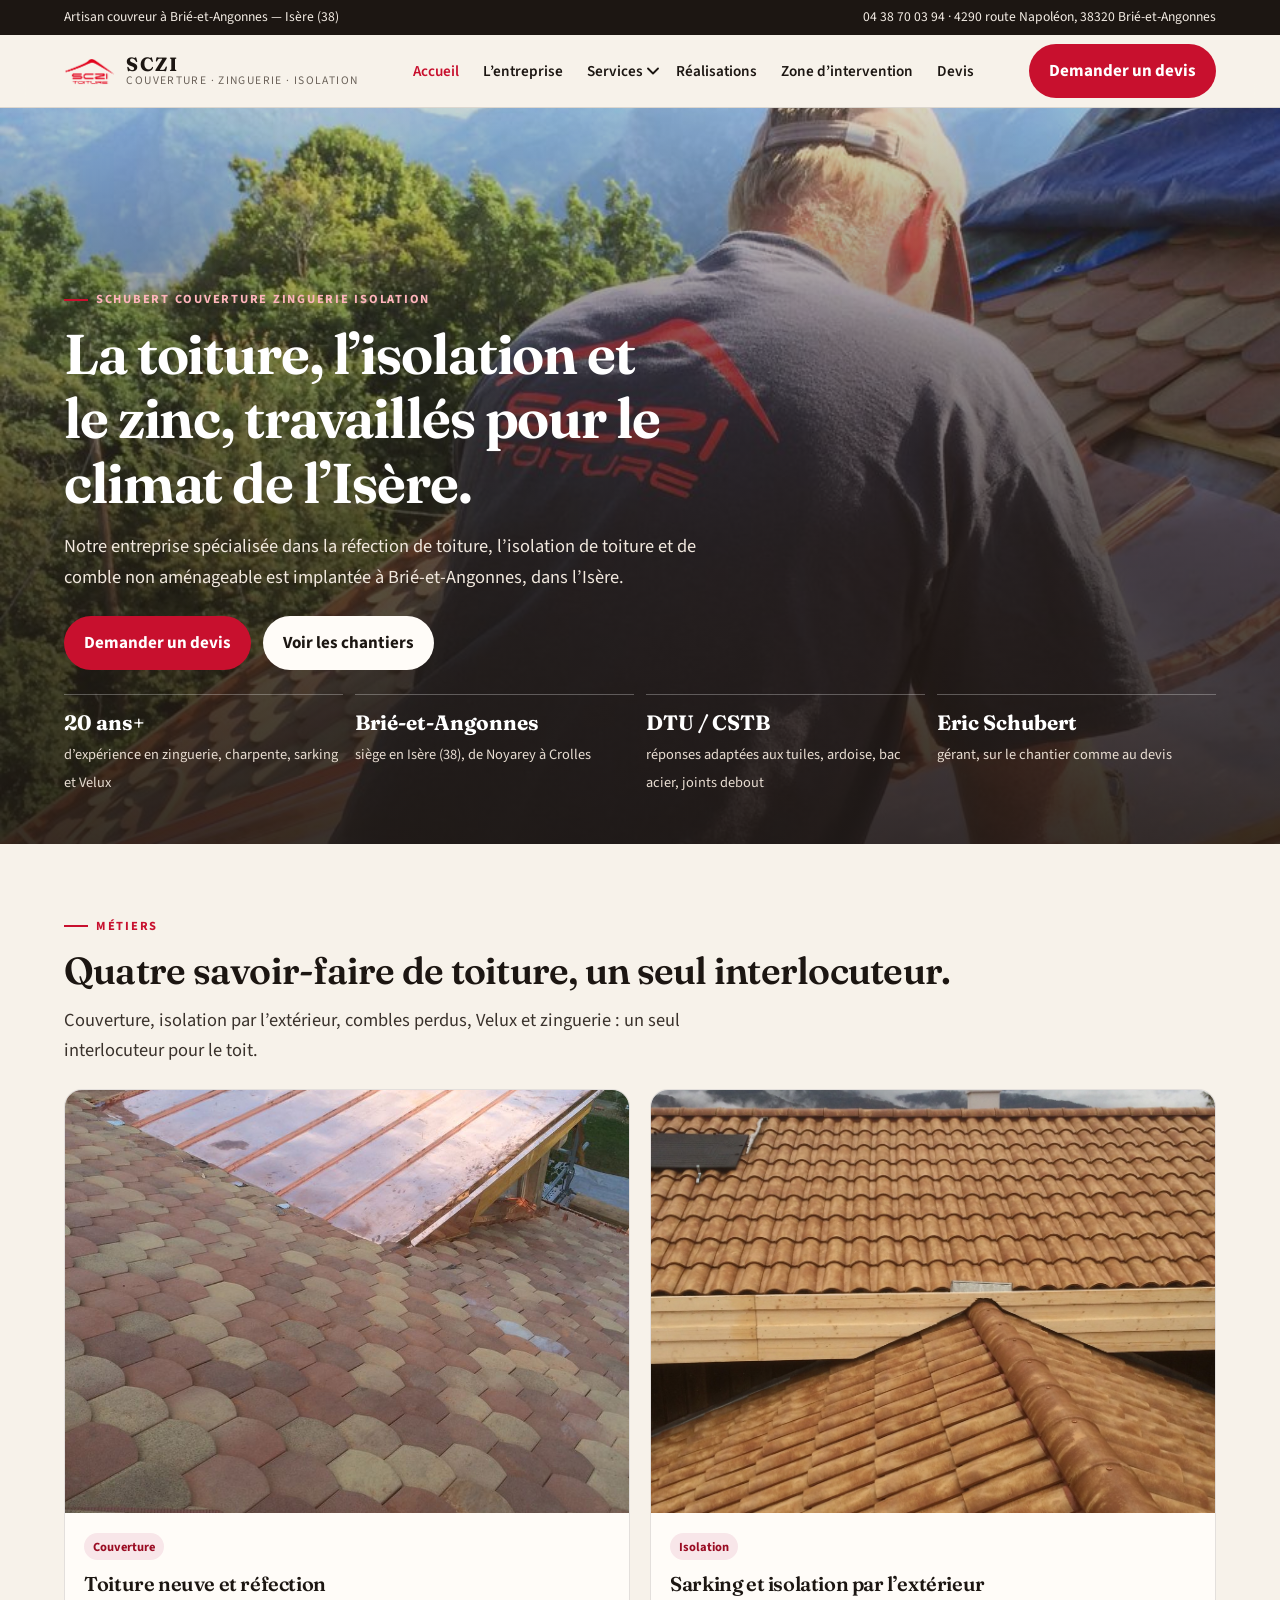
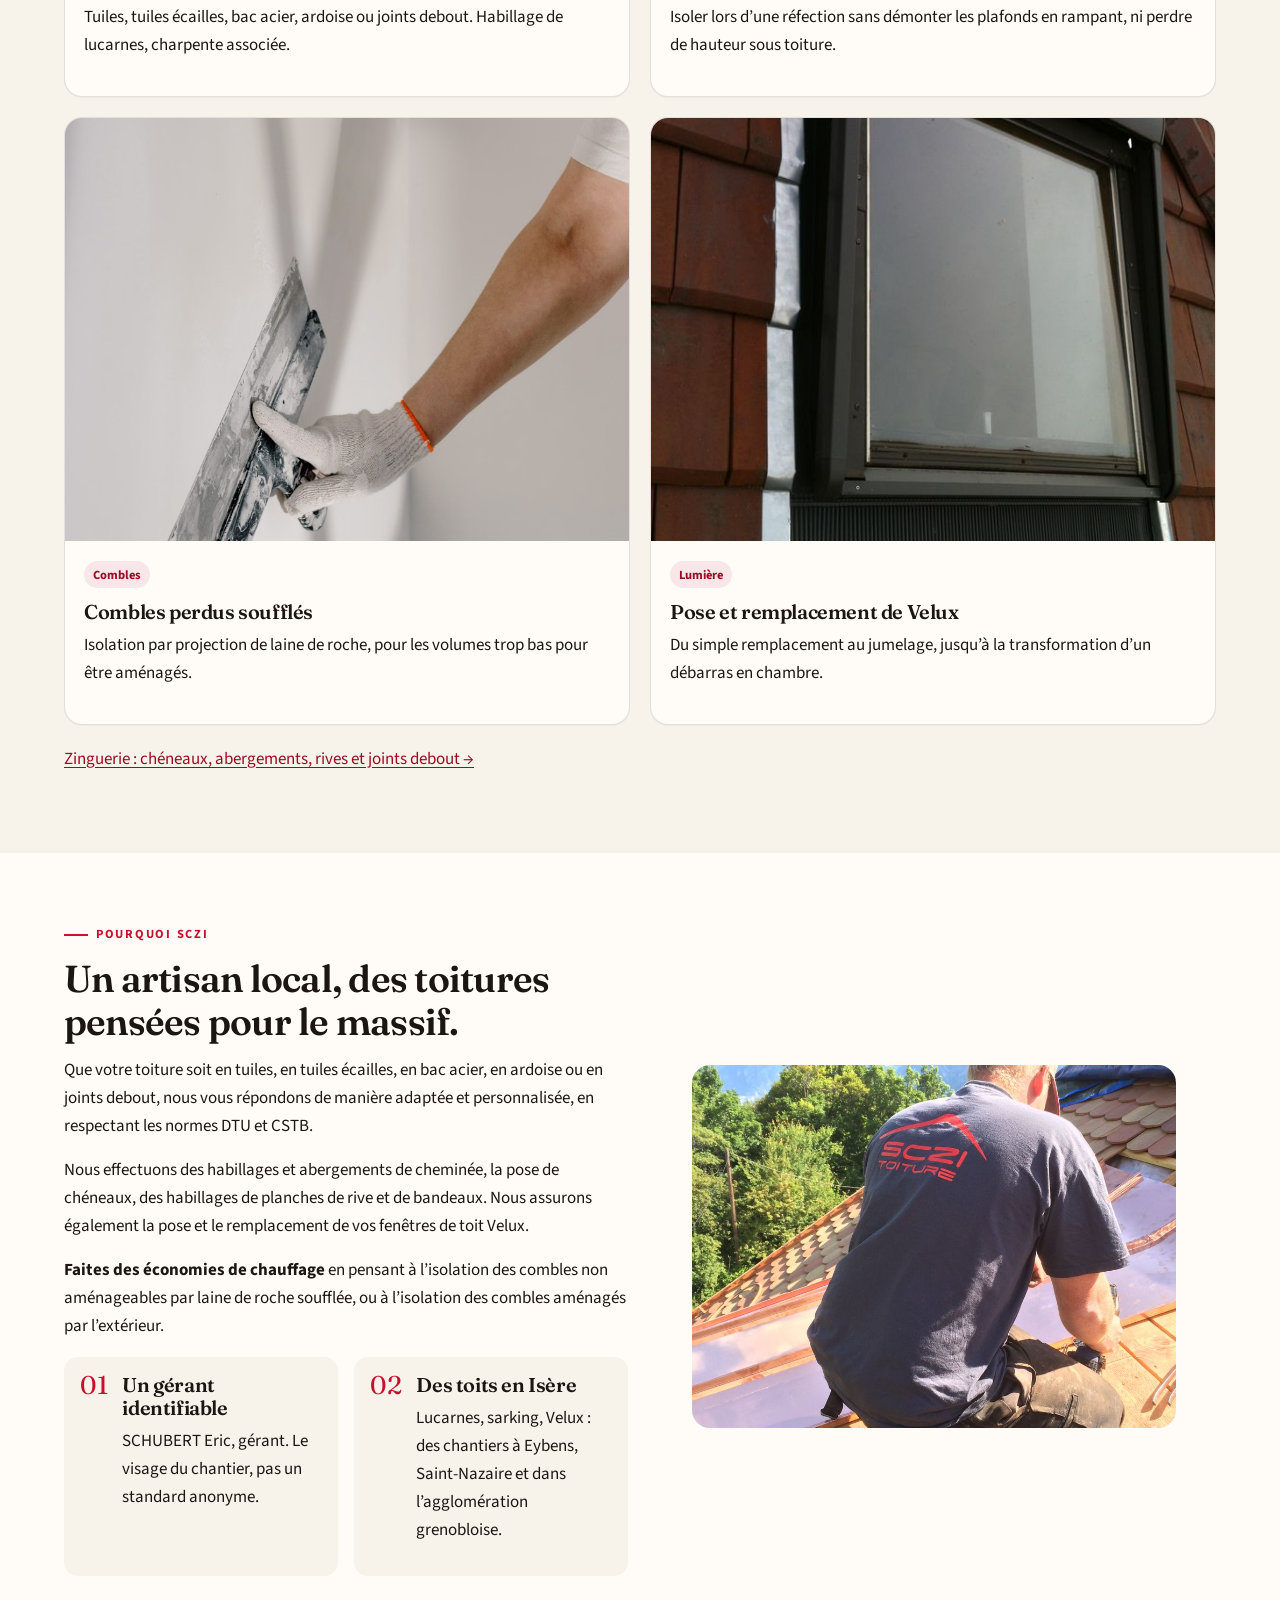
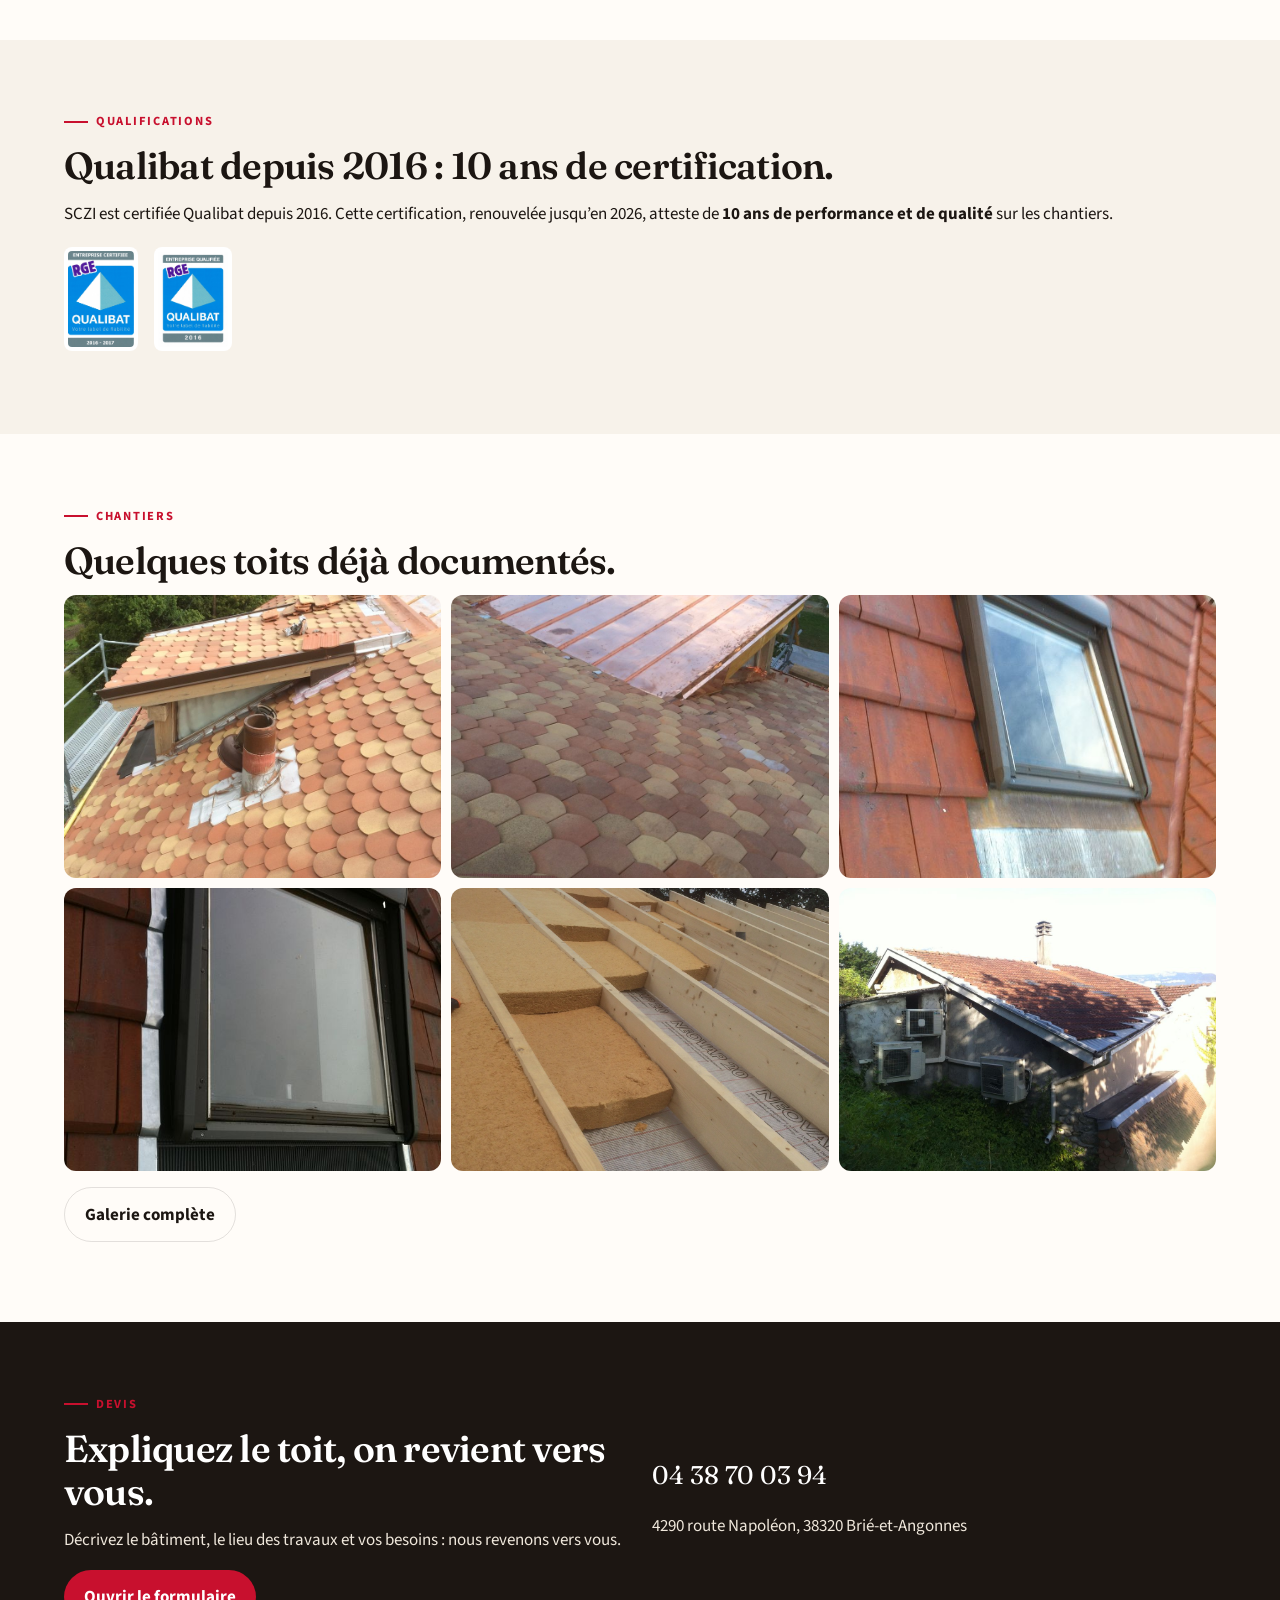
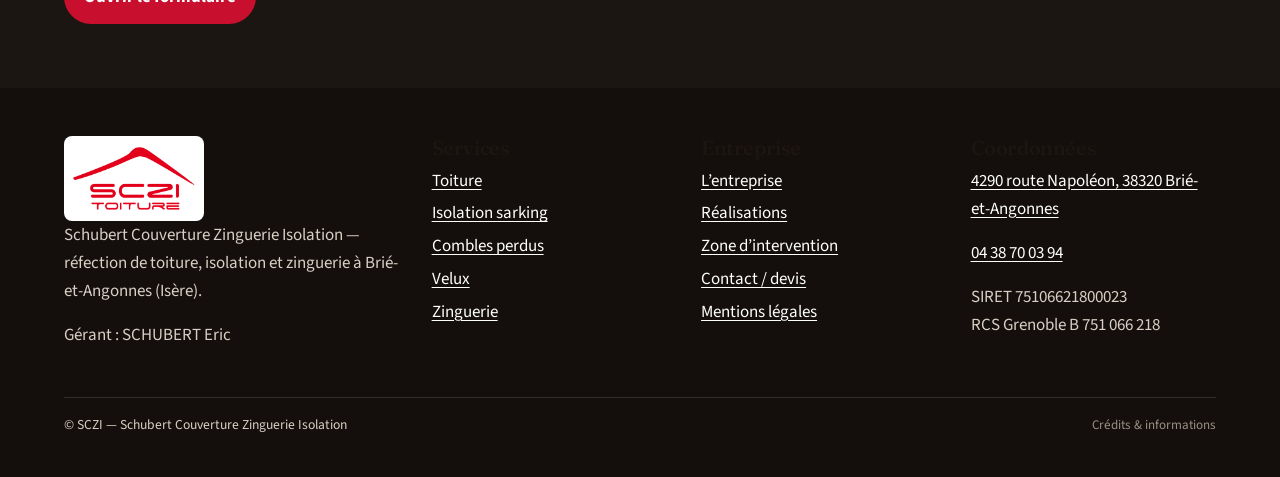
==== commit 3bc17687: "Retire les notes internes des pages et ajoute credits.html Les pages publiques ne gardent que le tex" ====
--- a/index.html
+++ b/index.html
@@ -23,7 +23,7 @@
   <link rel="preconnect" href="https://fonts.googleapis.com">
   <link rel="preconnect" href="https://fonts.gstatic.com" crossorigin>
   <link href="https://fonts.googleapis.com/css2?family=Fraunces:opsz,wght@9..144,500;9..144,650&family=Source+Sans+3:wght@400;600;700&display=swap" rel="stylesheet">
-  <link rel="stylesheet" href="./assets/css/styles.css?v=20261010c">
+  <link rel="stylesheet" href="./assets/css/styles.css?v=20261010d">
   <script type="application/ld+json">
 {
   "@context": "https://schema.org",
@@ -117,7 +117,7 @@
   </header>
   <main id="contenu">
   <section class="hero">
-    <img class="hero-bg" src="assets/img/chantiers/lucarne-pendant.jpg" width="900" height="1200" alt="Artisan SCZI en toiture, pose de zinc et tuiles écailles avec les Alpes en arrière-plan">
+    <img class="hero-bg" src="assets/img/chantiers/lucarne-pendant.jpg" width="900" height="1200" alt="Pose de zinc et de tuiles écailles en toiture">
     <div class="wrap hero-inner">
       <p class="kicker" style="color:#ffb4bc">Schubert Couverture Zinguerie Isolation</p>
       <h1>La toiture, l’isolation et le zinc, travaillés pour le climat de l’Isère.</h1>
@@ -139,19 +139,19 @@
     <div class="wrap">
       <p class="kicker">Métiers</p>
       <h2>Quatre savoir-faire de toiture, un seul interlocuteur.</h2>
-      <p class="lede">Le site historique présentait l’isolation, la toiture et les Velux. La zinguerie (chéneaux, abergements, rives, joints debout) y était déjà décrite : elle a désormais sa page dédiée.</p>
+      <p class="lede">Couverture, isolation par l’extérieur, combles perdus, Velux et zinguerie : un seul interlocuteur pour le toit.</p>
       <div class="grid-2" style="margin-top:1.5rem">
         <article class="card"><a class="stretched" href="services/toiture.html">
-          <img src="assets/img/chantiers/lucarne-apres.jpg" alt="Lucarne après réfection, tuiles écailles et zinc">
+          <img src="assets/img/chantiers/lucarne-apres.jpg" alt="Lucarne en tuiles écailles et zinc">
           <div class="card-body"><span class="tag">Couverture</span><h3>Toiture neuve et réfection</h3><p>Tuiles, tuiles écailles, bac acier, ardoise ou joints debout. Habillage de lucarnes, charpente associée.</p></div></a></article>
         <article class="card"><a class="stretched" href="services/isolation-sarking.html">
-          <img src="assets/img/chantiers/sarking-1054.jpg" alt="Isolation de toiture par l’extérieur, chantier SCZI">
+          <img src="assets/img/chantiers/sarking-1054.jpg" alt="Isolation de toiture par l’extérieur">
           <div class="card-body"><span class="tag">Isolation</span><h3>Sarking et isolation par l’extérieur</h3><p>Isoler lors d’une réfection sans démonter les plafonds en rampant, ni perdre de hauteur sous toiture.</p></div></a></article>
         <article class="card"><a class="stretched" href="services/isolation-combles.html">
-          <img src="assets/img/stock/isolation-laine.jpg" alt="Isolant en laine, illustration stock">
+          <img src="assets/img/stock/isolation-laine.jpg" alt="Isolant en laine">
           <div class="card-body"><span class="tag">Combles</span><h3>Combles perdus soufflés</h3><p>Isolation par projection de laine de roche, pour les volumes trop bas pour être aménagés.</p></div></a></article>
         <article class="card"><a class="stretched" href="services/velux.html">
-          <img src="assets/img/chantiers/velux-apres.jpg" alt="Fenêtre de toit Velux après installation">
+          <img src="assets/img/chantiers/velux-apres.jpg" alt="Fenêtre de toit Velux">
           <div class="card-body"><span class="tag">Lumière</span><h3>Pose et remplacement de Velux</h3><p>Du simple remplacement au jumelage, jusqu’à la transformation d’un débarras en chambre.</p></div></a></article>
       </div>
       <p style="margin-top:1.2rem"><a href="services/zinguerie.html">Zinguerie : chéneaux, abergements, rives et joints debout →</a></p>
@@ -168,12 +168,11 @@
         <p><strong>Faites des économies de chauffage</strong> en pensant à l’isolation des combles non aménageables par laine de roche soufflée, ou à l’isolation des combles aménagés par l’extérieur.</p>
         <div class="trust" style="margin-top:1rem">
           <div class="trust-item"><span class="num">01</span><div><h3>Un gérant identifiable</h3><p>SCHUBERT Eric, gérant. Le visage du chantier, pas un standard anonyme.</p></div></div>
-          <div class="trust-item"><span class="num">02</span><div><h3>Des photos de vrais toits</h3><p>Lucarnes, sarking, Velux, Eybens, Saint-Nazaire : les images viennent du site existant.</p></div></div>
+          <div class="trust-item"><span class="num">02</span><div><h3>Des toits en Isère</h3><p>Lucarnes, sarking, Velux : des chantiers à Eybens, Saint-Nazaire et dans l’agglomération grenobloise.</p></div></div>
         </div>
       </div>
       <figure>
-        <img src="assets/img/chantiers/lucarne-pendant.jpg" alt="SCHUBERT Eric ou un compagnon SCZI au travail sur une lucarne en zinc">
-        <figcaption class="credit">Photo extraite du site sczi-renov38.fr — chantier de lucarne.</figcaption>
+        <img src="assets/img/chantiers/lucarne-pendant.jpg" alt="Pose de zinc et de tuiles écailles sur une lucarne">
       </figure>
     </div>
   </section>
@@ -182,14 +181,10 @@
     <div class="wrap">
       <p class="kicker">Qualifications</p>
       <h2>Qualibat depuis 2016 : 10 ans de certification.</h2>
-      <p>SCZI est certifiée Qualibat depuis 2016. Cette certification, renouvelée jusqu’en 2026, atteste de <strong>10 ans de performance et de qualité</strong> sur les chantiers. Le site historique indiquait aussi : « Nous sommes désormais reconnue RGE et Qualibat, ce qui vous permet de bénéficier de crédit d’impôt et de la T.V.A à 5,5 %. » Les pages techniques mentionnaient un crédit d’impôt de 30 % sur certains travaux d’isolation.</p>
+      <p>SCZI est certifiée Qualibat depuis 2016. Cette certification, renouvelée jusqu’en 2026, atteste de <strong>10 ans de performance et de qualité</strong> sur les chantiers.</p>
       <div class="badge-row" style="margin:1.2rem 0">
-        <img src="assets/img/badges/rge.png" alt="Badge Entreprise certifiée Qualibat, certification depuis 2016">
-        <img src="assets/img/badges/rge-2016.jpg" alt="Attestation Qualibat / RGE issue du dossier d’entreprise">
-      </div>
-      <div class="todo-fill">
-        <strong>À compléter — numéros de certificat et aides</strong>
-        Les numéros de certificat Qualibat et RGE ne figurent pas encore ici. Les aides (MaPrimeRénov’, CEE, TVA réduite) ont aussi évolué depuis la mention des « 30 % ». Faites vérifier le dossier avant tout devis fiscal.
+        <img src="assets/img/badges/rge.png" alt="Certification Qualibat">
+        <img src="assets/img/badges/rge-2016.jpg" alt="Attestation Qualibat">
       </div>
     </div>
   </section>
@@ -215,7 +210,7 @@
       <div>
         <p class="kicker">Devis</p>
         <h2>Expliquez le toit, on revient vers vous.</h2>
-        <p>Le formulaire reprend les champs du site actuel : nom, téléphone, e-mail, lieu des futurs travaux, budget estimé, besoins.</p>
+        <p>Décrivez le bâtiment, le lieu des travaux et vos besoins : nous revenons vers vous.</p>
         <a class="btn btn-primary" href="contact.html">Ouvrir le formulaire</a>
       </div>
       <div>
@@ -256,12 +251,12 @@
         <h3>Coordonnées</h3>
         <p><a href="https://www.google.com/maps/search/?api=1&query=4290+route+Napol%C3%A9on%2C+38320+Bri%C3%A9-et-Angonnes" rel="noopener noreferrer">4290 route Napoléon, 38320 Brié-et-Angonnes</a></p>
         <p><a href="tel:+33438700394">04 38 70 03 94</a></p>
-        <p class="todo-fill" style="color:#5c3b16"><strong>E-mail à compléter</strong> Non publié sur le site actuel (lien thème : your@email).</p>
         <p>SIRET 75106621800023<br>RCS Grenoble B 751 066 218</p>
       </div>
     </div>
     <div class="wrap legal">
-      <p>© SCZI — Schubert Couverture Zinguerie Isolation. Site statique de proposition, destiné à GitHub Pages.</p>
+      <p>© SCZI — Schubert Couverture Zinguerie Isolation</p>
+      <p class="footer-credits"><a href="./credits.html">Crédits & informations</a></p>
     </div>
   </footer>
   <div class="mobile-cta">
@@ -272,6 +267,6 @@
     <button type="button" data-close-lightbox aria-label="Fermer">×</button>
     <img alt="">
   </div>
-  <script src="./assets/js/main.js?v=20261010c"></script>
+  <script src="./assets/js/main.js?v=20261010d"></script>
 </body>
 </html>
--- a/assets/css/styles.css
+++ b/assets/css/styles.css
@@ -807,6 +807,26 @@
   padding-top: 1rem;
   border-top: 1px solid rgba(255, 255, 255, 0.12);
   font-size: 0.85rem;
+  display: flex;
+  flex-wrap: wrap;
+  justify-content: space-between;
+  align-items: baseline;
+  gap: 0.75rem 1.5rem;
+}
+
+.footer-credits a {
+  color: #9a8f84;
+  font-size: 0.82rem;
+  text-decoration: none;
+}
+
+.footer-credits a:hover {
+  color: #fff;
+  text-decoration: underline;
+}
+
+.form-notice {
+  margin: 0 0 0.8rem;
 }
 
 .mobile-cta {
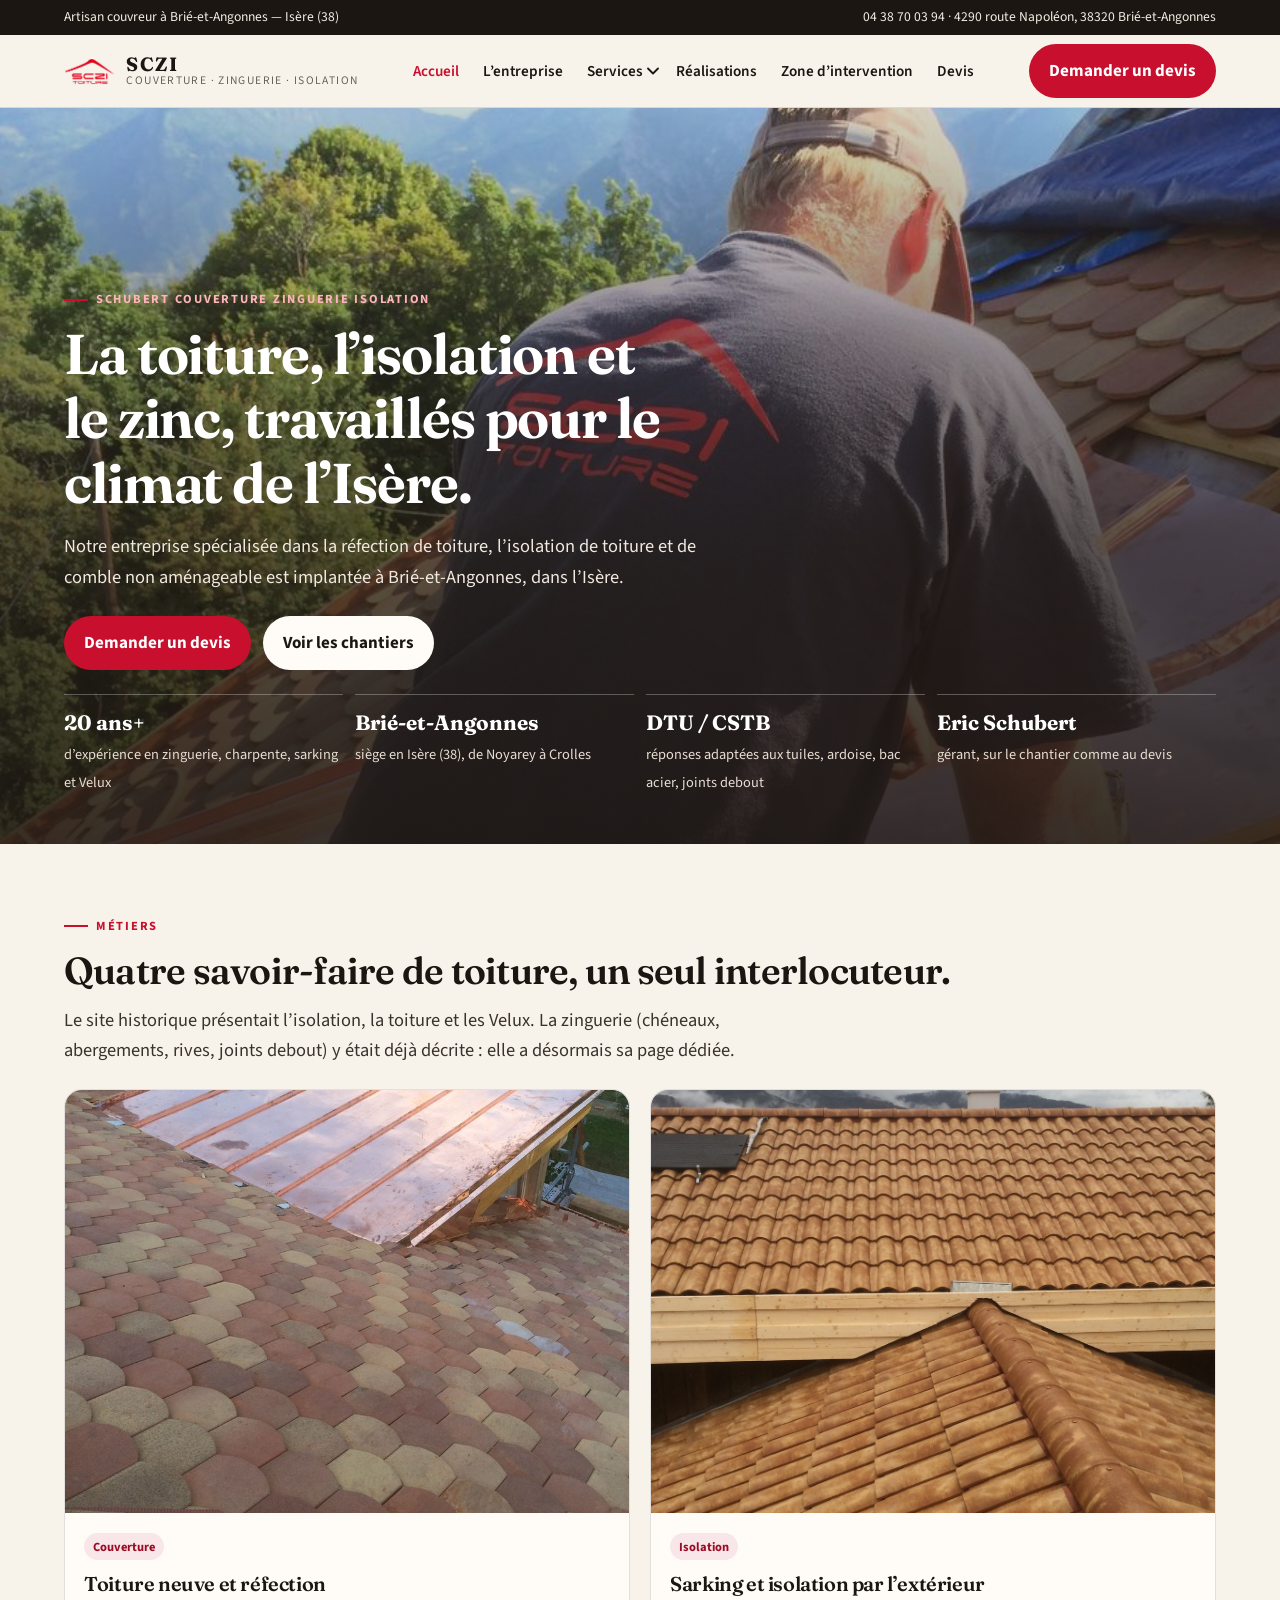
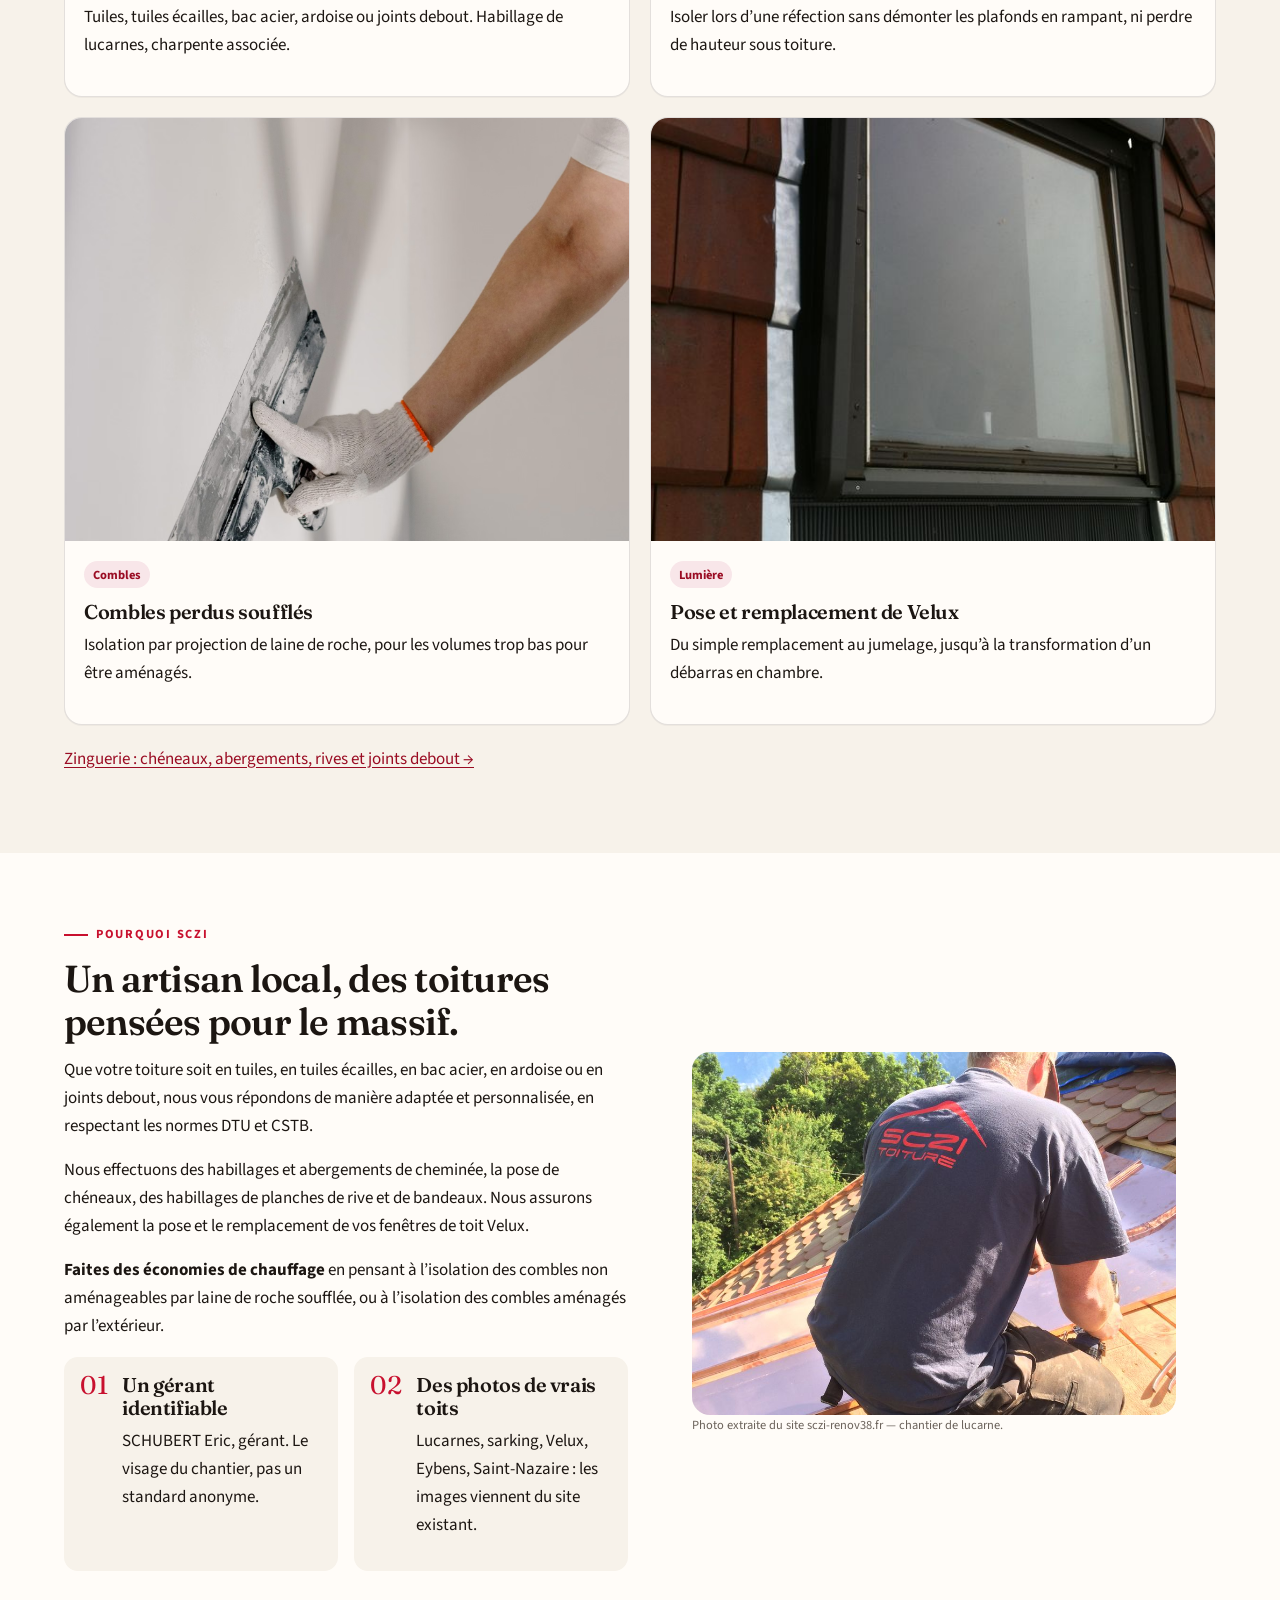
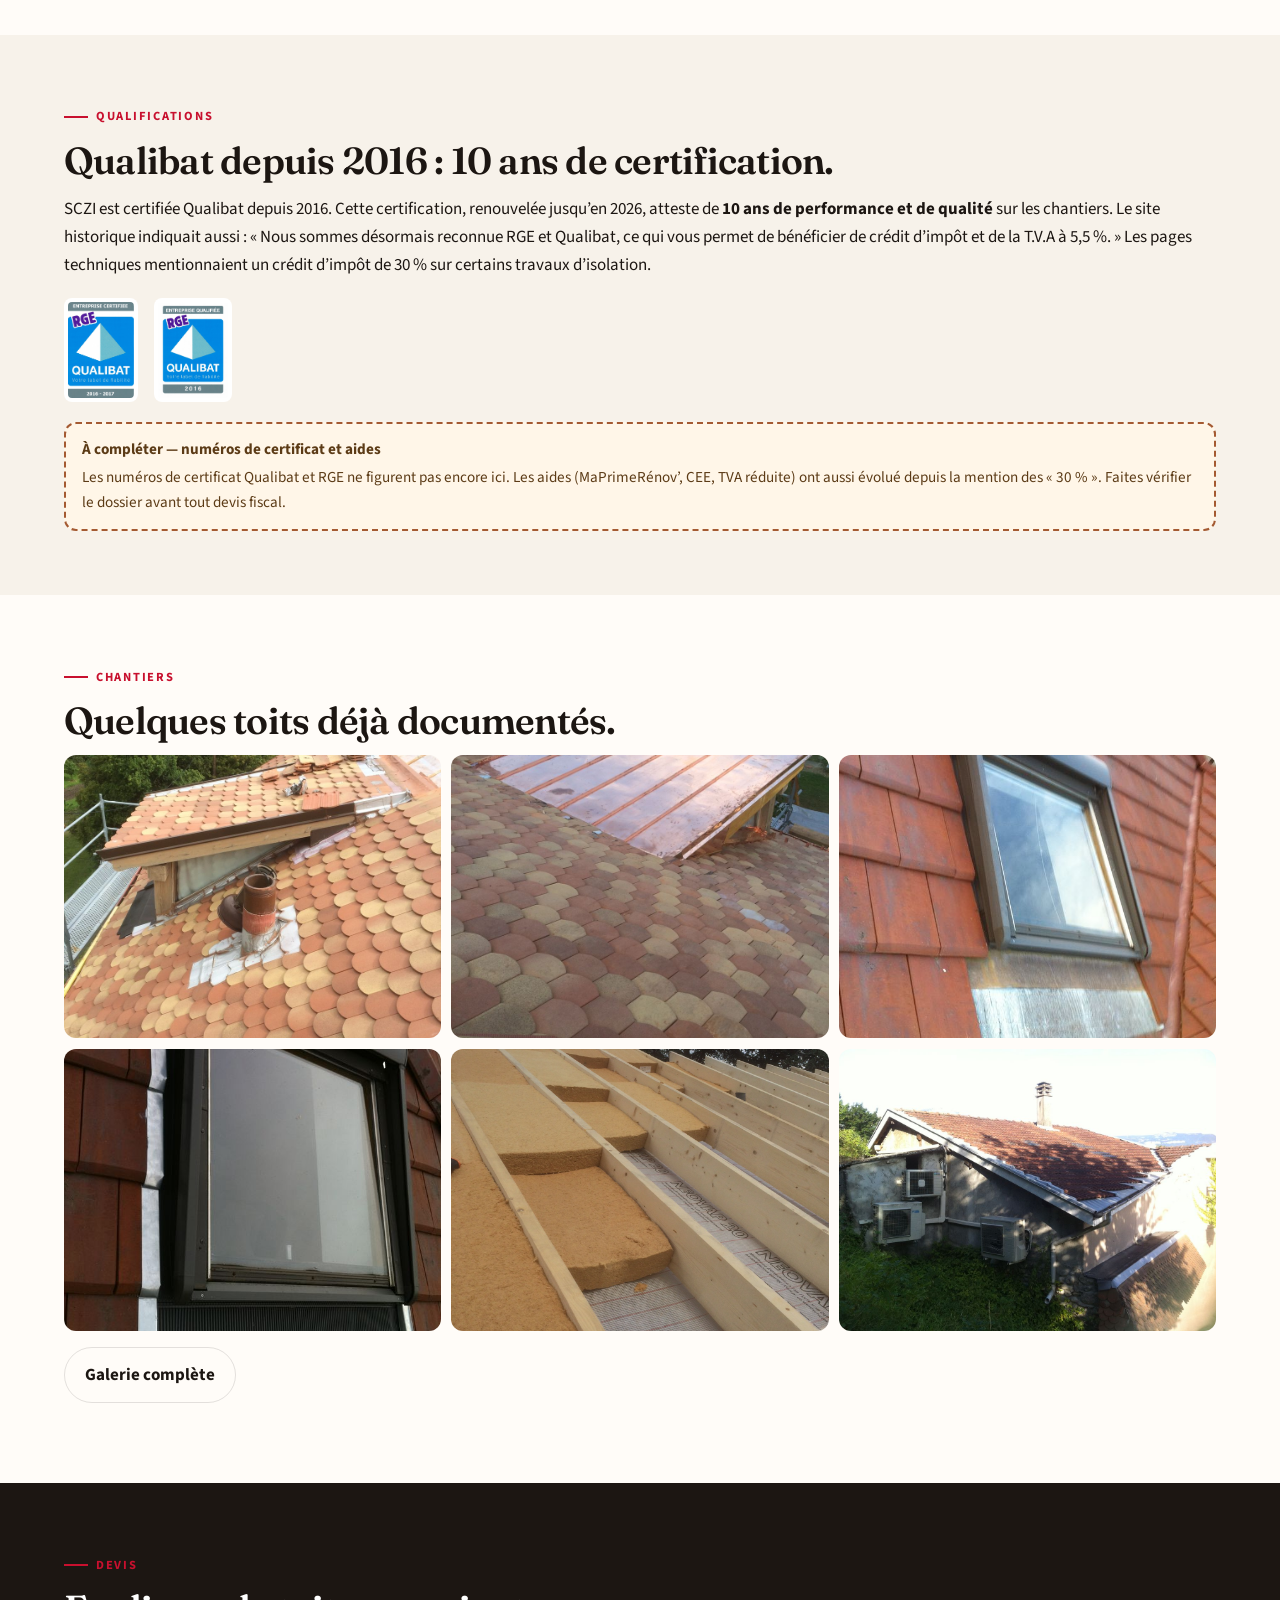
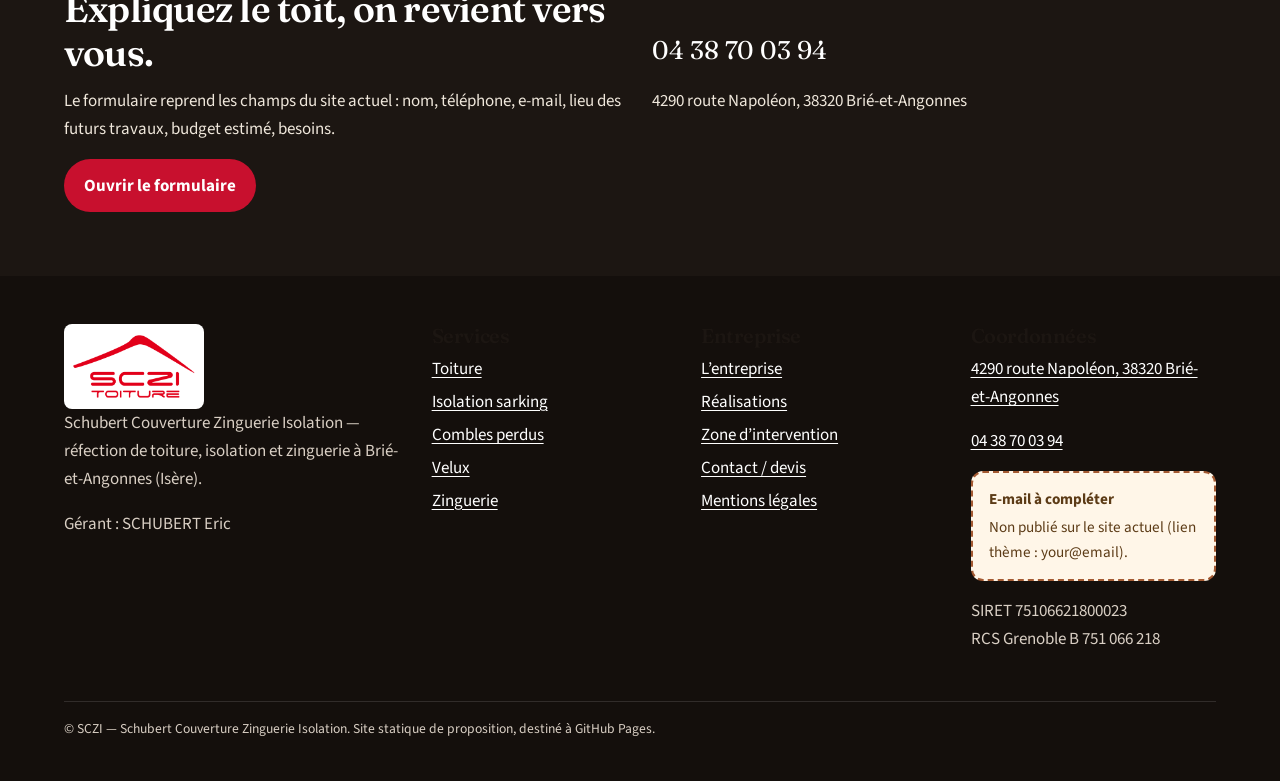
==== commit ce16e18e: "Merge pull request #3 from thomasbonsirven/thomasbonsirven/fix-services-submenu-4ae9 Corrige le sous" ====
--- a/index.html
+++ b/index.html
@@ -23,7 +23,7 @@
   <link rel="preconnect" href="https://fonts.googleapis.com">
   <link rel="preconnect" href="https://fonts.gstatic.com" crossorigin>
   <link href="https://fonts.googleapis.com/css2?family=Fraunces:opsz,wght@9..144,500;9..144,650&family=Source+Sans+3:wght@400;600;700&display=swap" rel="stylesheet">
-  <link rel="stylesheet" href="./assets/css/styles.css?v=20261010d">
+  <link rel="stylesheet" href="./assets/css/styles.css?v=20261010c">
   <script type="application/ld+json">
 {
   "@context": "https://schema.org",
@@ -117,7 +117,7 @@
   </header>
   <main id="contenu">
   <section class="hero">
-    <img class="hero-bg" src="assets/img/chantiers/lucarne-pendant.jpg" width="900" height="1200" alt="Pose de zinc et de tuiles écailles en toiture">
+    <img class="hero-bg" src="assets/img/chantiers/lucarne-pendant.jpg" width="900" height="1200" alt="Artisan SCZI en toiture, pose de zinc et tuiles écailles avec les Alpes en arrière-plan">
     <div class="wrap hero-inner">
       <p class="kicker" style="color:#ffb4bc">Schubert Couverture Zinguerie Isolation</p>
       <h1>La toiture, l’isolation et le zinc, travaillés pour le climat de l’Isère.</h1>
@@ -139,19 +139,19 @@
     <div class="wrap">
       <p class="kicker">Métiers</p>
       <h2>Quatre savoir-faire de toiture, un seul interlocuteur.</h2>
-      <p class="lede">Couverture, isolation par l’extérieur, combles perdus, Velux et zinguerie : un seul interlocuteur pour le toit.</p>
+      <p class="lede">Le site historique présentait l’isolation, la toiture et les Velux. La zinguerie (chéneaux, abergements, rives, joints debout) y était déjà décrite : elle a désormais sa page dédiée.</p>
       <div class="grid-2" style="margin-top:1.5rem">
         <article class="card"><a class="stretched" href="services/toiture.html">
-          <img src="assets/img/chantiers/lucarne-apres.jpg" alt="Lucarne en tuiles écailles et zinc">
+          <img src="assets/img/chantiers/lucarne-apres.jpg" alt="Lucarne après réfection, tuiles écailles et zinc">
           <div class="card-body"><span class="tag">Couverture</span><h3>Toiture neuve et réfection</h3><p>Tuiles, tuiles écailles, bac acier, ardoise ou joints debout. Habillage de lucarnes, charpente associée.</p></div></a></article>
         <article class="card"><a class="stretched" href="services/isolation-sarking.html">
-          <img src="assets/img/chantiers/sarking-1054.jpg" alt="Isolation de toiture par l’extérieur">
+          <img src="assets/img/chantiers/sarking-1054.jpg" alt="Isolation de toiture par l’extérieur, chantier SCZI">
           <div class="card-body"><span class="tag">Isolation</span><h3>Sarking et isolation par l’extérieur</h3><p>Isoler lors d’une réfection sans démonter les plafonds en rampant, ni perdre de hauteur sous toiture.</p></div></a></article>
         <article class="card"><a class="stretched" href="services/isolation-combles.html">
-          <img src="assets/img/stock/isolation-laine.jpg" alt="Isolant en laine">
+          <img src="assets/img/stock/isolation-laine.jpg" alt="Isolant en laine, illustration stock">
           <div class="card-body"><span class="tag">Combles</span><h3>Combles perdus soufflés</h3><p>Isolation par projection de laine de roche, pour les volumes trop bas pour être aménagés.</p></div></a></article>
         <article class="card"><a class="stretched" href="services/velux.html">
-          <img src="assets/img/chantiers/velux-apres.jpg" alt="Fenêtre de toit Velux">
+          <img src="assets/img/chantiers/velux-apres.jpg" alt="Fenêtre de toit Velux après installation">
           <div class="card-body"><span class="tag">Lumière</span><h3>Pose et remplacement de Velux</h3><p>Du simple remplacement au jumelage, jusqu’à la transformation d’un débarras en chambre.</p></div></a></article>
       </div>
       <p style="margin-top:1.2rem"><a href="services/zinguerie.html">Zinguerie : chéneaux, abergements, rives et joints debout →</a></p>
@@ -168,11 +168,12 @@
         <p><strong>Faites des économies de chauffage</strong> en pensant à l’isolation des combles non aménageables par laine de roche soufflée, ou à l’isolation des combles aménagés par l’extérieur.</p>
         <div class="trust" style="margin-top:1rem">
           <div class="trust-item"><span class="num">01</span><div><h3>Un gérant identifiable</h3><p>SCHUBERT Eric, gérant. Le visage du chantier, pas un standard anonyme.</p></div></div>
-          <div class="trust-item"><span class="num">02</span><div><h3>Des toits en Isère</h3><p>Lucarnes, sarking, Velux : des chantiers à Eybens, Saint-Nazaire et dans l’agglomération grenobloise.</p></div></div>
+          <div class="trust-item"><span class="num">02</span><div><h3>Des photos de vrais toits</h3><p>Lucarnes, sarking, Velux, Eybens, Saint-Nazaire : les images viennent du site existant.</p></div></div>
         </div>
       </div>
       <figure>
-        <img src="assets/img/chantiers/lucarne-pendant.jpg" alt="Pose de zinc et de tuiles écailles sur une lucarne">
+        <img src="assets/img/chantiers/lucarne-pendant.jpg" alt="SCHUBERT Eric ou un compagnon SCZI au travail sur une lucarne en zinc">
+        <figcaption class="credit">Photo extraite du site sczi-renov38.fr — chantier de lucarne.</figcaption>
       </figure>
     </div>
   </section>
@@ -181,10 +182,14 @@
     <div class="wrap">
       <p class="kicker">Qualifications</p>
       <h2>Qualibat depuis 2016 : 10 ans de certification.</h2>
-      <p>SCZI est certifiée Qualibat depuis 2016. Cette certification, renouvelée jusqu’en 2026, atteste de <strong>10 ans de performance et de qualité</strong> sur les chantiers.</p>
+      <p>SCZI est certifiée Qualibat depuis 2016. Cette certification, renouvelée jusqu’en 2026, atteste de <strong>10 ans de performance et de qualité</strong> sur les chantiers. Le site historique indiquait aussi : « Nous sommes désormais reconnue RGE et Qualibat, ce qui vous permet de bénéficier de crédit d’impôt et de la T.V.A à 5,5 %. » Les pages techniques mentionnaient un crédit d’impôt de 30 % sur certains travaux d’isolation.</p>
       <div class="badge-row" style="margin:1.2rem 0">
-        <img src="assets/img/badges/rge.png" alt="Certification Qualibat">
-        <img src="assets/img/badges/rge-2016.jpg" alt="Attestation Qualibat">
+        <img src="assets/img/badges/rge.png" alt="Badge Entreprise certifiée Qualibat, certification depuis 2016">
+        <img src="assets/img/badges/rge-2016.jpg" alt="Attestation Qualibat / RGE issue du dossier d’entreprise">
+      </div>
+      <div class="todo-fill">
+        <strong>À compléter — numéros de certificat et aides</strong>
+        Les numéros de certificat Qualibat et RGE ne figurent pas encore ici. Les aides (MaPrimeRénov’, CEE, TVA réduite) ont aussi évolué depuis la mention des « 30 % ». Faites vérifier le dossier avant tout devis fiscal.
       </div>
     </div>
   </section>
@@ -210,7 +215,7 @@
       <div>
         <p class="kicker">Devis</p>
         <h2>Expliquez le toit, on revient vers vous.</h2>
-        <p>Décrivez le bâtiment, le lieu des travaux et vos besoins : nous revenons vers vous.</p>
+        <p>Le formulaire reprend les champs du site actuel : nom, téléphone, e-mail, lieu des futurs travaux, budget estimé, besoins.</p>
         <a class="btn btn-primary" href="contact.html">Ouvrir le formulaire</a>
       </div>
       <div>
@@ -251,12 +256,12 @@
         <h3>Coordonnées</h3>
         <p><a href="https://www.google.com/maps/search/?api=1&query=4290+route+Napol%C3%A9on%2C+38320+Bri%C3%A9-et-Angonnes" rel="noopener noreferrer">4290 route Napoléon, 38320 Brié-et-Angonnes</a></p>
         <p><a href="tel:+33438700394">04 38 70 03 94</a></p>
+        <p class="todo-fill" style="color:#5c3b16"><strong>E-mail à compléter</strong> Non publié sur le site actuel (lien thème : your@email).</p>
         <p>SIRET 75106621800023<br>RCS Grenoble B 751 066 218</p>
       </div>
     </div>
     <div class="wrap legal">
-      <p>© SCZI — Schubert Couverture Zinguerie Isolation</p>
-      <p class="footer-credits"><a href="./credits.html">Crédits & informations</a></p>
+      <p>© SCZI — Schubert Couverture Zinguerie Isolation. Site statique de proposition, destiné à GitHub Pages.</p>
     </div>
   </footer>
   <div class="mobile-cta">
@@ -267,6 +272,6 @@
     <button type="button" data-close-lightbox aria-label="Fermer">×</button>
     <img alt="">
   </div>
-  <script src="./assets/js/main.js?v=20261010d"></script>
+  <script src="./assets/js/main.js?v=20261010c"></script>
 </body>
 </html>
--- a/assets/css/styles.css
+++ b/assets/css/styles.css
@@ -807,26 +807,6 @@
   padding-top: 1rem;
   border-top: 1px solid rgba(255, 255, 255, 0.12);
   font-size: 0.85rem;
-  display: flex;
-  flex-wrap: wrap;
-  justify-content: space-between;
-  align-items: baseline;
-  gap: 0.75rem 1.5rem;
-}
-
-.footer-credits a {
-  color: #9a8f84;
-  font-size: 0.82rem;
-  text-decoration: none;
-}
-
-.footer-credits a:hover {
-  color: #fff;
-  text-decoration: underline;
-}
-
-.form-notice {
-  margin: 0 0 0.8rem;
 }
 
 .mobile-cta {
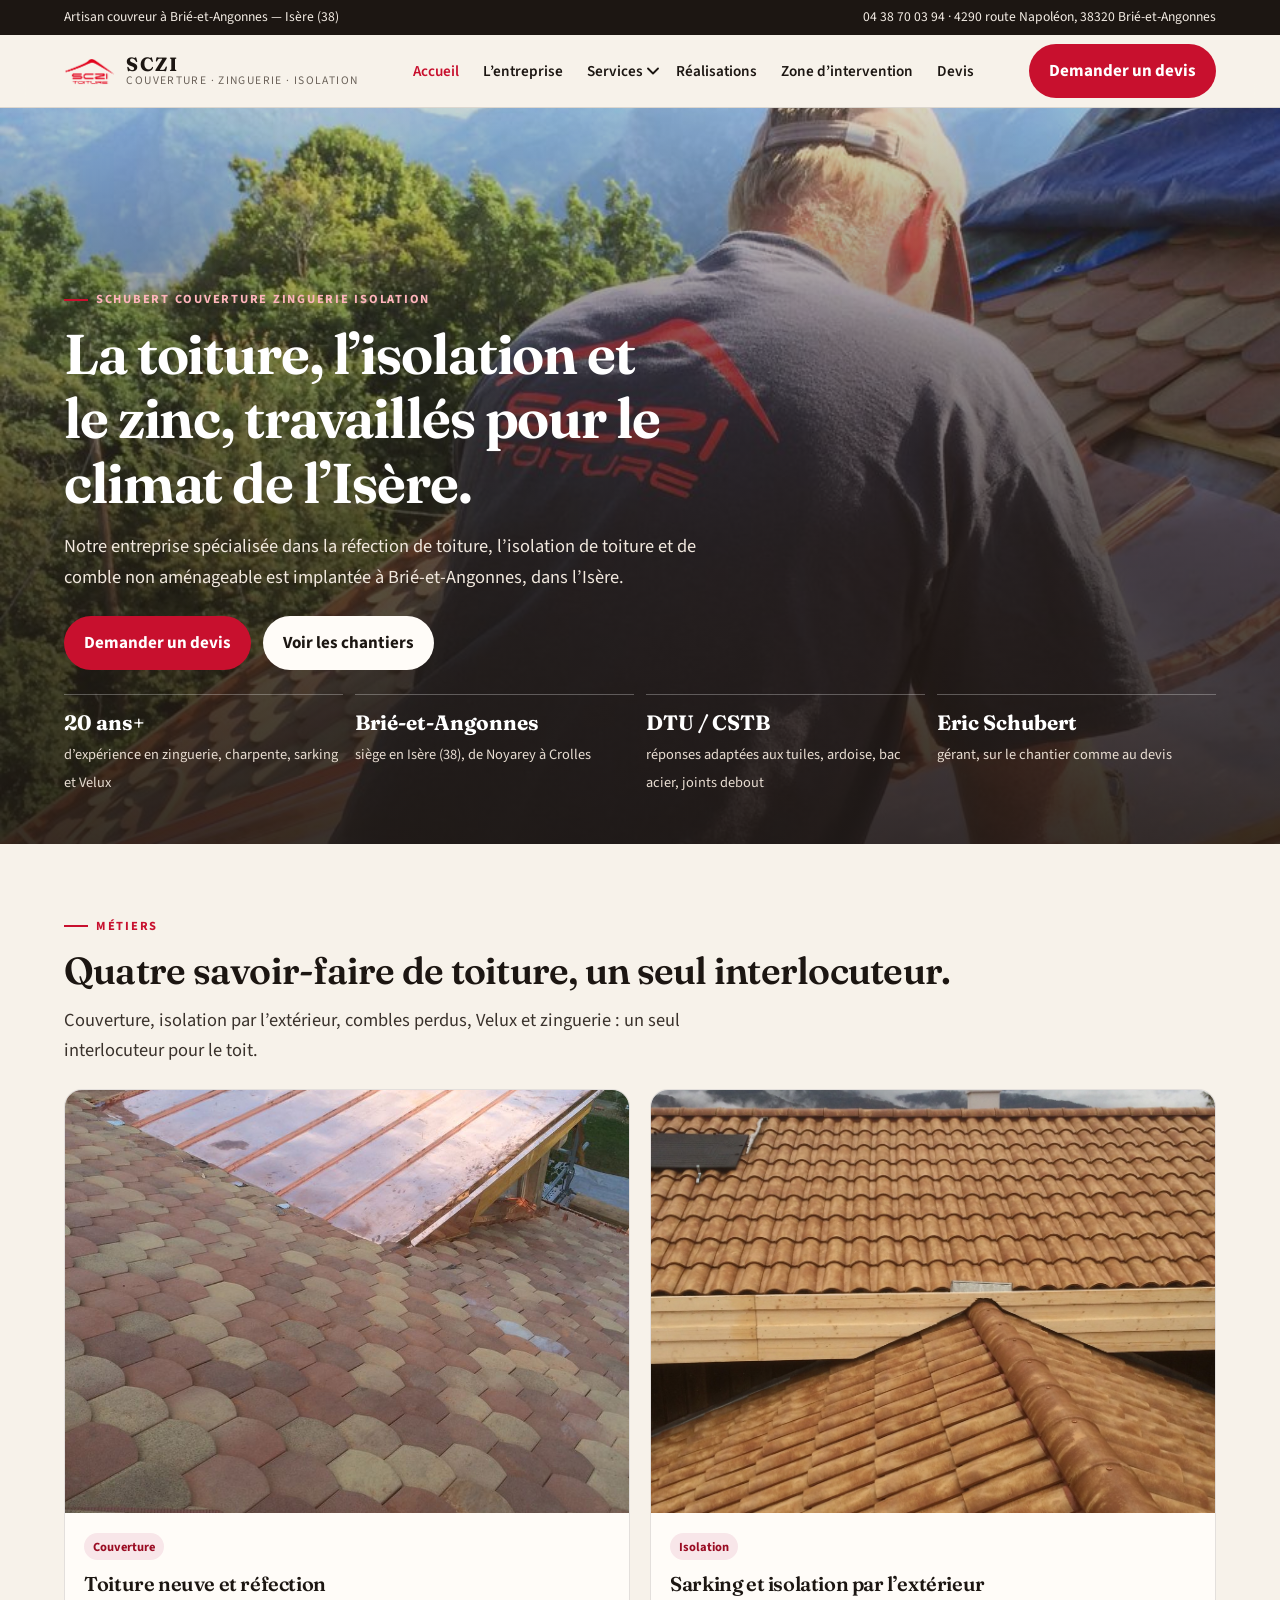
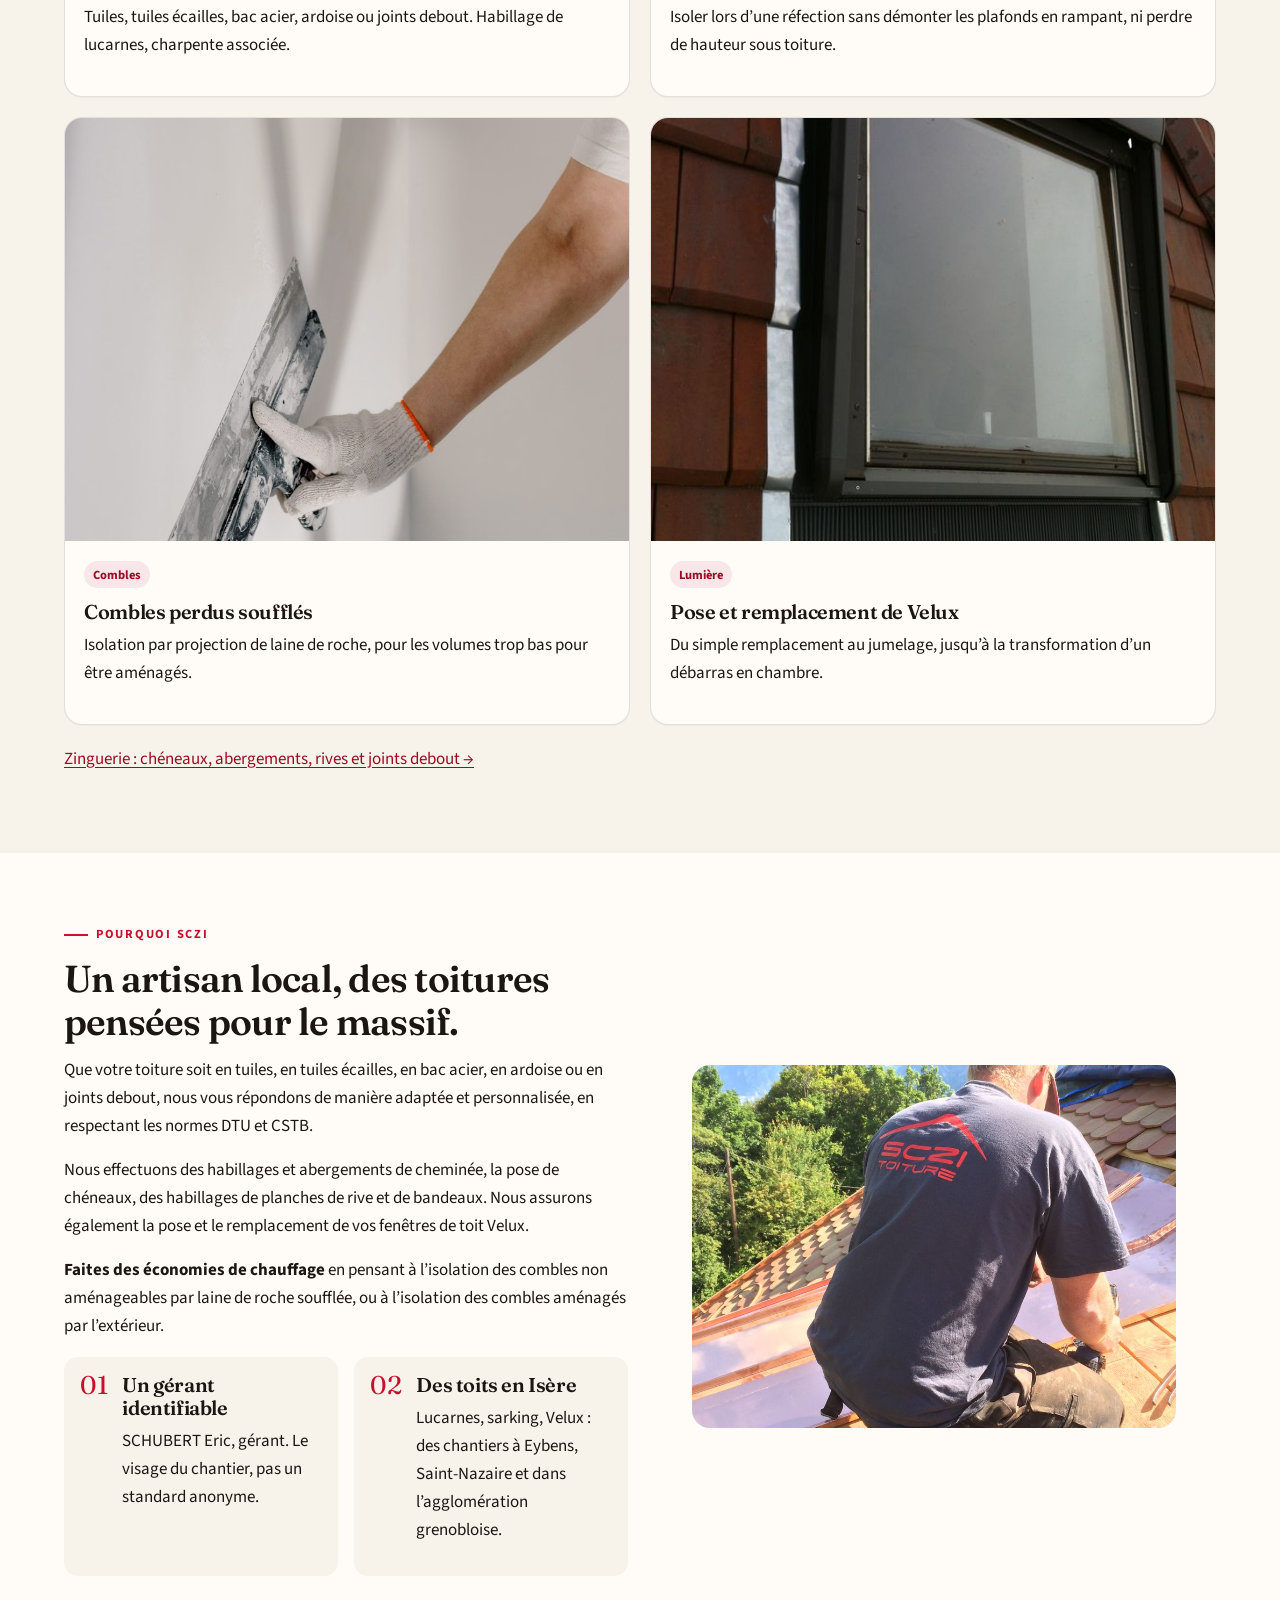
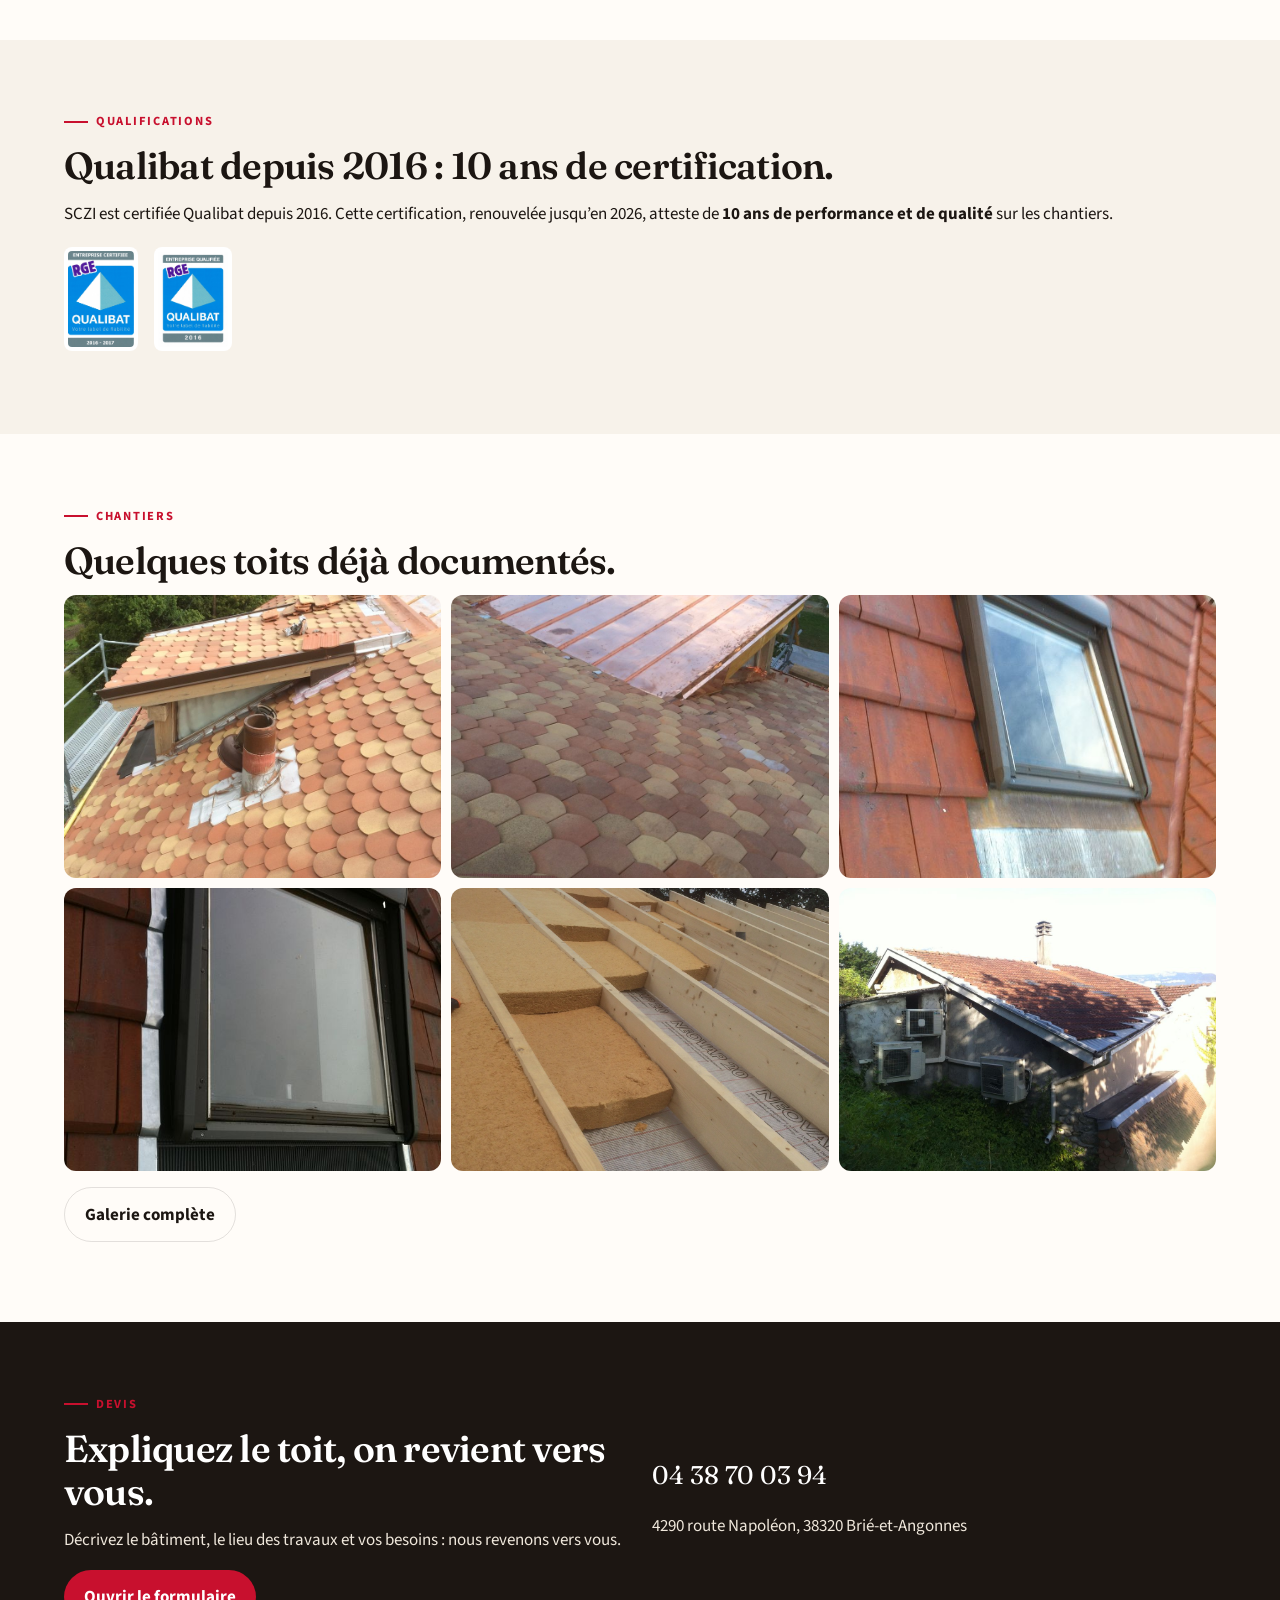
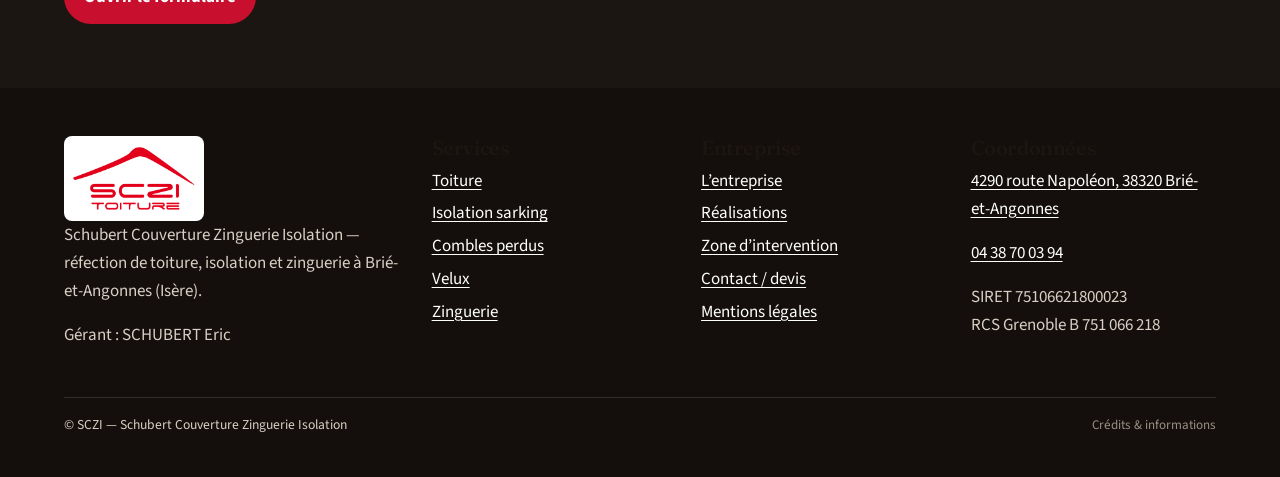
==== commit 77e0ebaf: "Merge pull request #4 from thomasbonsirven/thomasbonsirven/credits-page-4ae9 Pages publiques : texte" ====
--- a/index.html
+++ b/index.html
@@ -23,7 +23,7 @@
   <link rel="preconnect" href="https://fonts.googleapis.com">
   <link rel="preconnect" href="https://fonts.gstatic.com" crossorigin>
   <link href="https://fonts.googleapis.com/css2?family=Fraunces:opsz,wght@9..144,500;9..144,650&family=Source+Sans+3:wght@400;600;700&display=swap" rel="stylesheet">
-  <link rel="stylesheet" href="./assets/css/styles.css?v=20261010c">
+  <link rel="stylesheet" href="./assets/css/styles.css?v=20261010d">
   <script type="application/ld+json">
 {
   "@context": "https://schema.org",
@@ -117,7 +117,7 @@
   </header>
   <main id="contenu">
   <section class="hero">
-    <img class="hero-bg" src="assets/img/chantiers/lucarne-pendant.jpg" width="900" height="1200" alt="Artisan SCZI en toiture, pose de zinc et tuiles écailles avec les Alpes en arrière-plan">
+    <img class="hero-bg" src="assets/img/chantiers/lucarne-pendant.jpg" width="900" height="1200" alt="Pose de zinc et de tuiles écailles en toiture">
     <div class="wrap hero-inner">
       <p class="kicker" style="color:#ffb4bc">Schubert Couverture Zinguerie Isolation</p>
       <h1>La toiture, l’isolation et le zinc, travaillés pour le climat de l’Isère.</h1>
@@ -139,19 +139,19 @@
     <div class="wrap">
       <p class="kicker">Métiers</p>
       <h2>Quatre savoir-faire de toiture, un seul interlocuteur.</h2>
-      <p class="lede">Le site historique présentait l’isolation, la toiture et les Velux. La zinguerie (chéneaux, abergements, rives, joints debout) y était déjà décrite : elle a désormais sa page dédiée.</p>
+      <p class="lede">Couverture, isolation par l’extérieur, combles perdus, Velux et zinguerie : un seul interlocuteur pour le toit.</p>
       <div class="grid-2" style="margin-top:1.5rem">
         <article class="card"><a class="stretched" href="services/toiture.html">
-          <img src="assets/img/chantiers/lucarne-apres.jpg" alt="Lucarne après réfection, tuiles écailles et zinc">
+          <img src="assets/img/chantiers/lucarne-apres.jpg" alt="Lucarne en tuiles écailles et zinc">
           <div class="card-body"><span class="tag">Couverture</span><h3>Toiture neuve et réfection</h3><p>Tuiles, tuiles écailles, bac acier, ardoise ou joints debout. Habillage de lucarnes, charpente associée.</p></div></a></article>
         <article class="card"><a class="stretched" href="services/isolation-sarking.html">
-          <img src="assets/img/chantiers/sarking-1054.jpg" alt="Isolation de toiture par l’extérieur, chantier SCZI">
+          <img src="assets/img/chantiers/sarking-1054.jpg" alt="Isolation de toiture par l’extérieur">
           <div class="card-body"><span class="tag">Isolation</span><h3>Sarking et isolation par l’extérieur</h3><p>Isoler lors d’une réfection sans démonter les plafonds en rampant, ni perdre de hauteur sous toiture.</p></div></a></article>
         <article class="card"><a class="stretched" href="services/isolation-combles.html">
-          <img src="assets/img/stock/isolation-laine.jpg" alt="Isolant en laine, illustration stock">
+          <img src="assets/img/stock/isolation-laine.jpg" alt="Isolant en laine">
           <div class="card-body"><span class="tag">Combles</span><h3>Combles perdus soufflés</h3><p>Isolation par projection de laine de roche, pour les volumes trop bas pour être aménagés.</p></div></a></article>
         <article class="card"><a class="stretched" href="services/velux.html">
-          <img src="assets/img/chantiers/velux-apres.jpg" alt="Fenêtre de toit Velux après installation">
+          <img src="assets/img/chantiers/velux-apres.jpg" alt="Fenêtre de toit Velux">
           <div class="card-body"><span class="tag">Lumière</span><h3>Pose et remplacement de Velux</h3><p>Du simple remplacement au jumelage, jusqu’à la transformation d’un débarras en chambre.</p></div></a></article>
       </div>
       <p style="margin-top:1.2rem"><a href="services/zinguerie.html">Zinguerie : chéneaux, abergements, rives et joints debout →</a></p>
@@ -168,12 +168,11 @@
         <p><strong>Faites des économies de chauffage</strong> en pensant à l’isolation des combles non aménageables par laine de roche soufflée, ou à l’isolation des combles aménagés par l’extérieur.</p>
         <div class="trust" style="margin-top:1rem">
           <div class="trust-item"><span class="num">01</span><div><h3>Un gérant identifiable</h3><p>SCHUBERT Eric, gérant. Le visage du chantier, pas un standard anonyme.</p></div></div>
-          <div class="trust-item"><span class="num">02</span><div><h3>Des photos de vrais toits</h3><p>Lucarnes, sarking, Velux, Eybens, Saint-Nazaire : les images viennent du site existant.</p></div></div>
+          <div class="trust-item"><span class="num">02</span><div><h3>Des toits en Isère</h3><p>Lucarnes, sarking, Velux : des chantiers à Eybens, Saint-Nazaire et dans l’agglomération grenobloise.</p></div></div>
         </div>
       </div>
       <figure>
-        <img src="assets/img/chantiers/lucarne-pendant.jpg" alt="SCHUBERT Eric ou un compagnon SCZI au travail sur une lucarne en zinc">
-        <figcaption class="credit">Photo extraite du site sczi-renov38.fr — chantier de lucarne.</figcaption>
+        <img src="assets/img/chantiers/lucarne-pendant.jpg" alt="Pose de zinc et de tuiles écailles sur une lucarne">
       </figure>
     </div>
   </section>
@@ -182,14 +181,10 @@
     <div class="wrap">
       <p class="kicker">Qualifications</p>
       <h2>Qualibat depuis 2016 : 10 ans de certification.</h2>
-      <p>SCZI est certifiée Qualibat depuis 2016. Cette certification, renouvelée jusqu’en 2026, atteste de <strong>10 ans de performance et de qualité</strong> sur les chantiers. Le site historique indiquait aussi : « Nous sommes désormais reconnue RGE et Qualibat, ce qui vous permet de bénéficier de crédit d’impôt et de la T.V.A à 5,5 %. » Les pages techniques mentionnaient un crédit d’impôt de 30 % sur certains travaux d’isolation.</p>
+      <p>SCZI est certifiée Qualibat depuis 2016. Cette certification, renouvelée jusqu’en 2026, atteste de <strong>10 ans de performance et de qualité</strong> sur les chantiers.</p>
       <div class="badge-row" style="margin:1.2rem 0">
-        <img src="assets/img/badges/rge.png" alt="Badge Entreprise certifiée Qualibat, certification depuis 2016">
-        <img src="assets/img/badges/rge-2016.jpg" alt="Attestation Qualibat / RGE issue du dossier d’entreprise">
-      </div>
-      <div class="todo-fill">
-        <strong>À compléter — numéros de certificat et aides</strong>
-        Les numéros de certificat Qualibat et RGE ne figurent pas encore ici. Les aides (MaPrimeRénov’, CEE, TVA réduite) ont aussi évolué depuis la mention des « 30 % ». Faites vérifier le dossier avant tout devis fiscal.
+        <img src="assets/img/badges/rge.png" alt="Certification Qualibat">
+        <img src="assets/img/badges/rge-2016.jpg" alt="Attestation Qualibat">
       </div>
     </div>
   </section>
@@ -215,7 +210,7 @@
       <div>
         <p class="kicker">Devis</p>
         <h2>Expliquez le toit, on revient vers vous.</h2>
-        <p>Le formulaire reprend les champs du site actuel : nom, téléphone, e-mail, lieu des futurs travaux, budget estimé, besoins.</p>
+        <p>Décrivez le bâtiment, le lieu des travaux et vos besoins : nous revenons vers vous.</p>
         <a class="btn btn-primary" href="contact.html">Ouvrir le formulaire</a>
       </div>
       <div>
@@ -256,12 +251,12 @@
         <h3>Coordonnées</h3>
         <p><a href="https://www.google.com/maps/search/?api=1&query=4290+route+Napol%C3%A9on%2C+38320+Bri%C3%A9-et-Angonnes" rel="noopener noreferrer">4290 route Napoléon, 38320 Brié-et-Angonnes</a></p>
         <p><a href="tel:+33438700394">04 38 70 03 94</a></p>
-        <p class="todo-fill" style="color:#5c3b16"><strong>E-mail à compléter</strong> Non publié sur le site actuel (lien thème : your@email).</p>
         <p>SIRET 75106621800023<br>RCS Grenoble B 751 066 218</p>
       </div>
     </div>
     <div class="wrap legal">
-      <p>© SCZI — Schubert Couverture Zinguerie Isolation. Site statique de proposition, destiné à GitHub Pages.</p>
+      <p>© SCZI — Schubert Couverture Zinguerie Isolation</p>
+      <p class="footer-credits"><a href="./credits.html">Crédits & informations</a></p>
     </div>
   </footer>
   <div class="mobile-cta">
@@ -272,6 +267,6 @@
     <button type="button" data-close-lightbox aria-label="Fermer">×</button>
     <img alt="">
   </div>
-  <script src="./assets/js/main.js?v=20261010c"></script>
+  <script src="./assets/js/main.js?v=20261010d"></script>
 </body>
 </html>
--- a/assets/css/styles.css
+++ b/assets/css/styles.css
@@ -807,6 +807,26 @@
   padding-top: 1rem;
   border-top: 1px solid rgba(255, 255, 255, 0.12);
   font-size: 0.85rem;
+  display: flex;
+  flex-wrap: wrap;
+  justify-content: space-between;
+  align-items: baseline;
+  gap: 0.75rem 1.5rem;
+}
+
+.footer-credits a {
+  color: #9a8f84;
+  font-size: 0.82rem;
+  text-decoration: none;
+}
+
+.footer-credits a:hover {
+  color: #fff;
+  text-decoration: underline;
+}
+
+.form-notice {
+  margin: 0 0 0.8rem;
 }
 
 .mobile-cta {
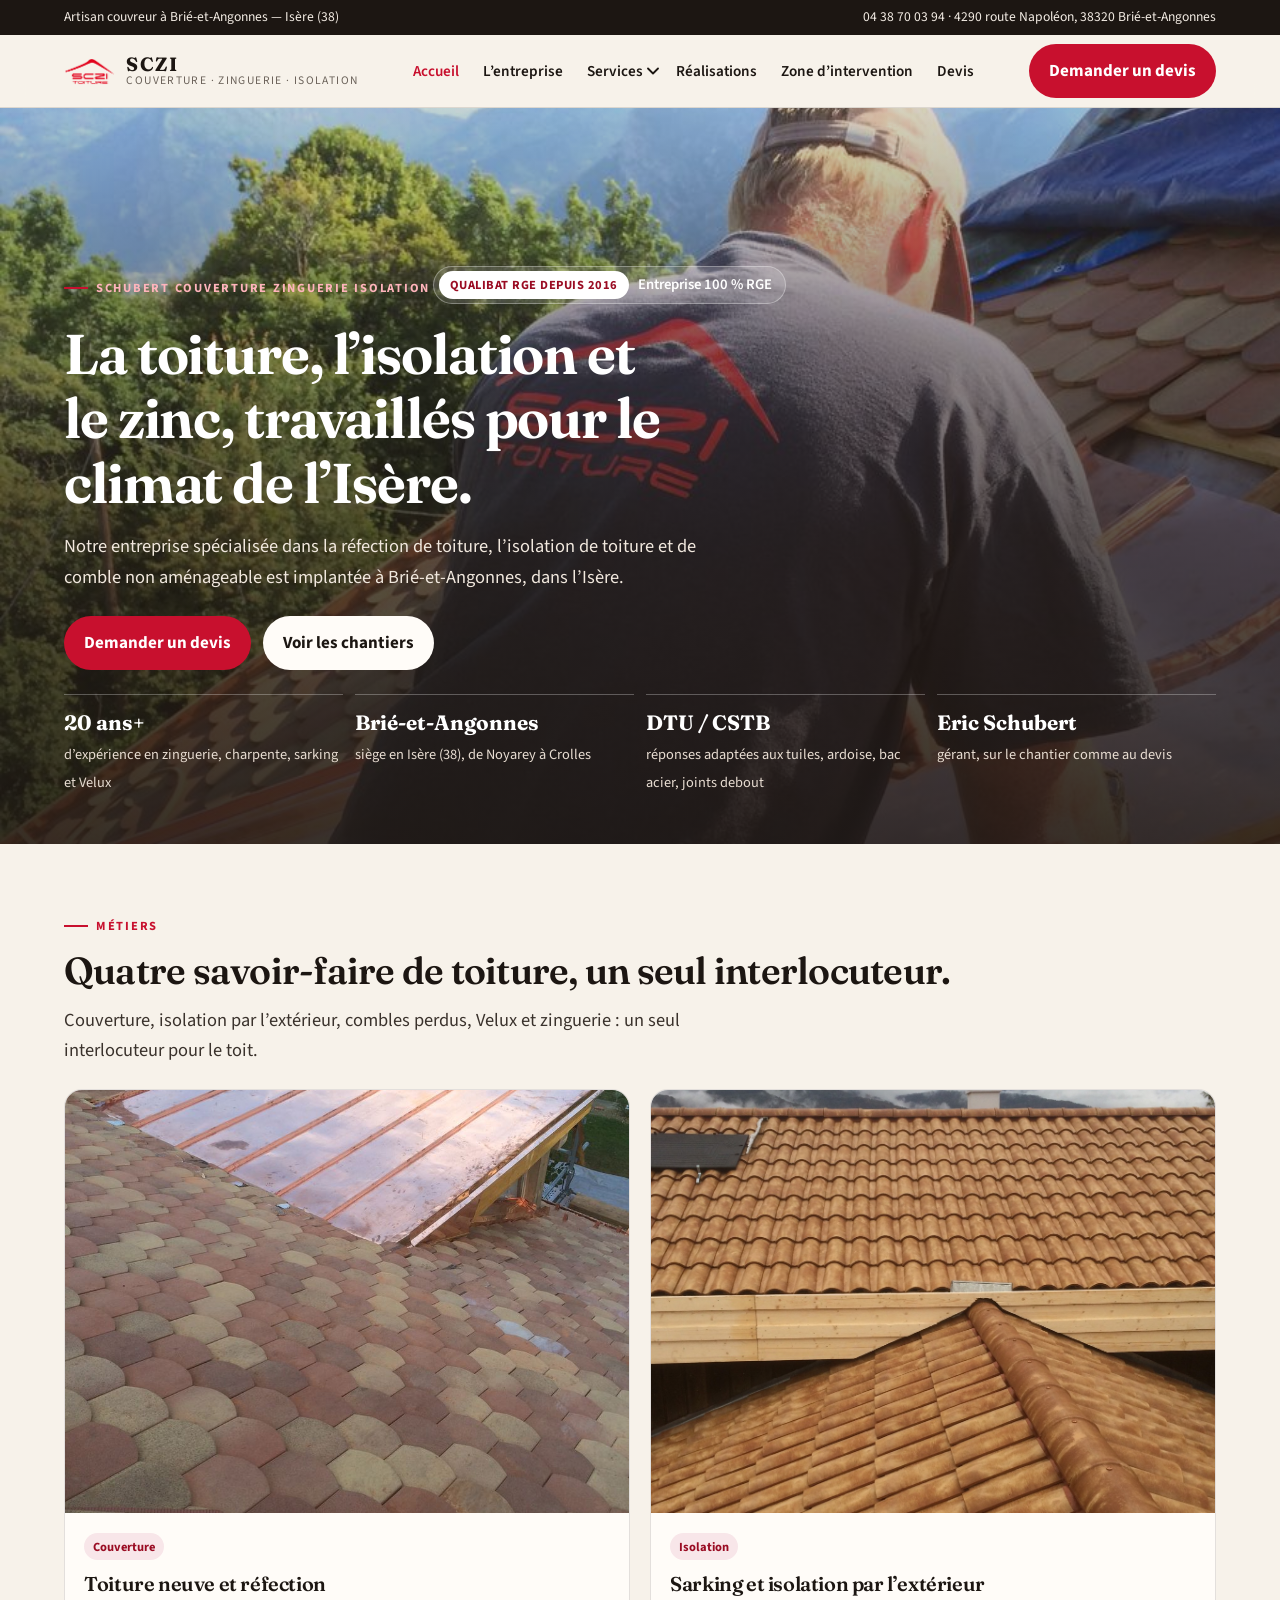
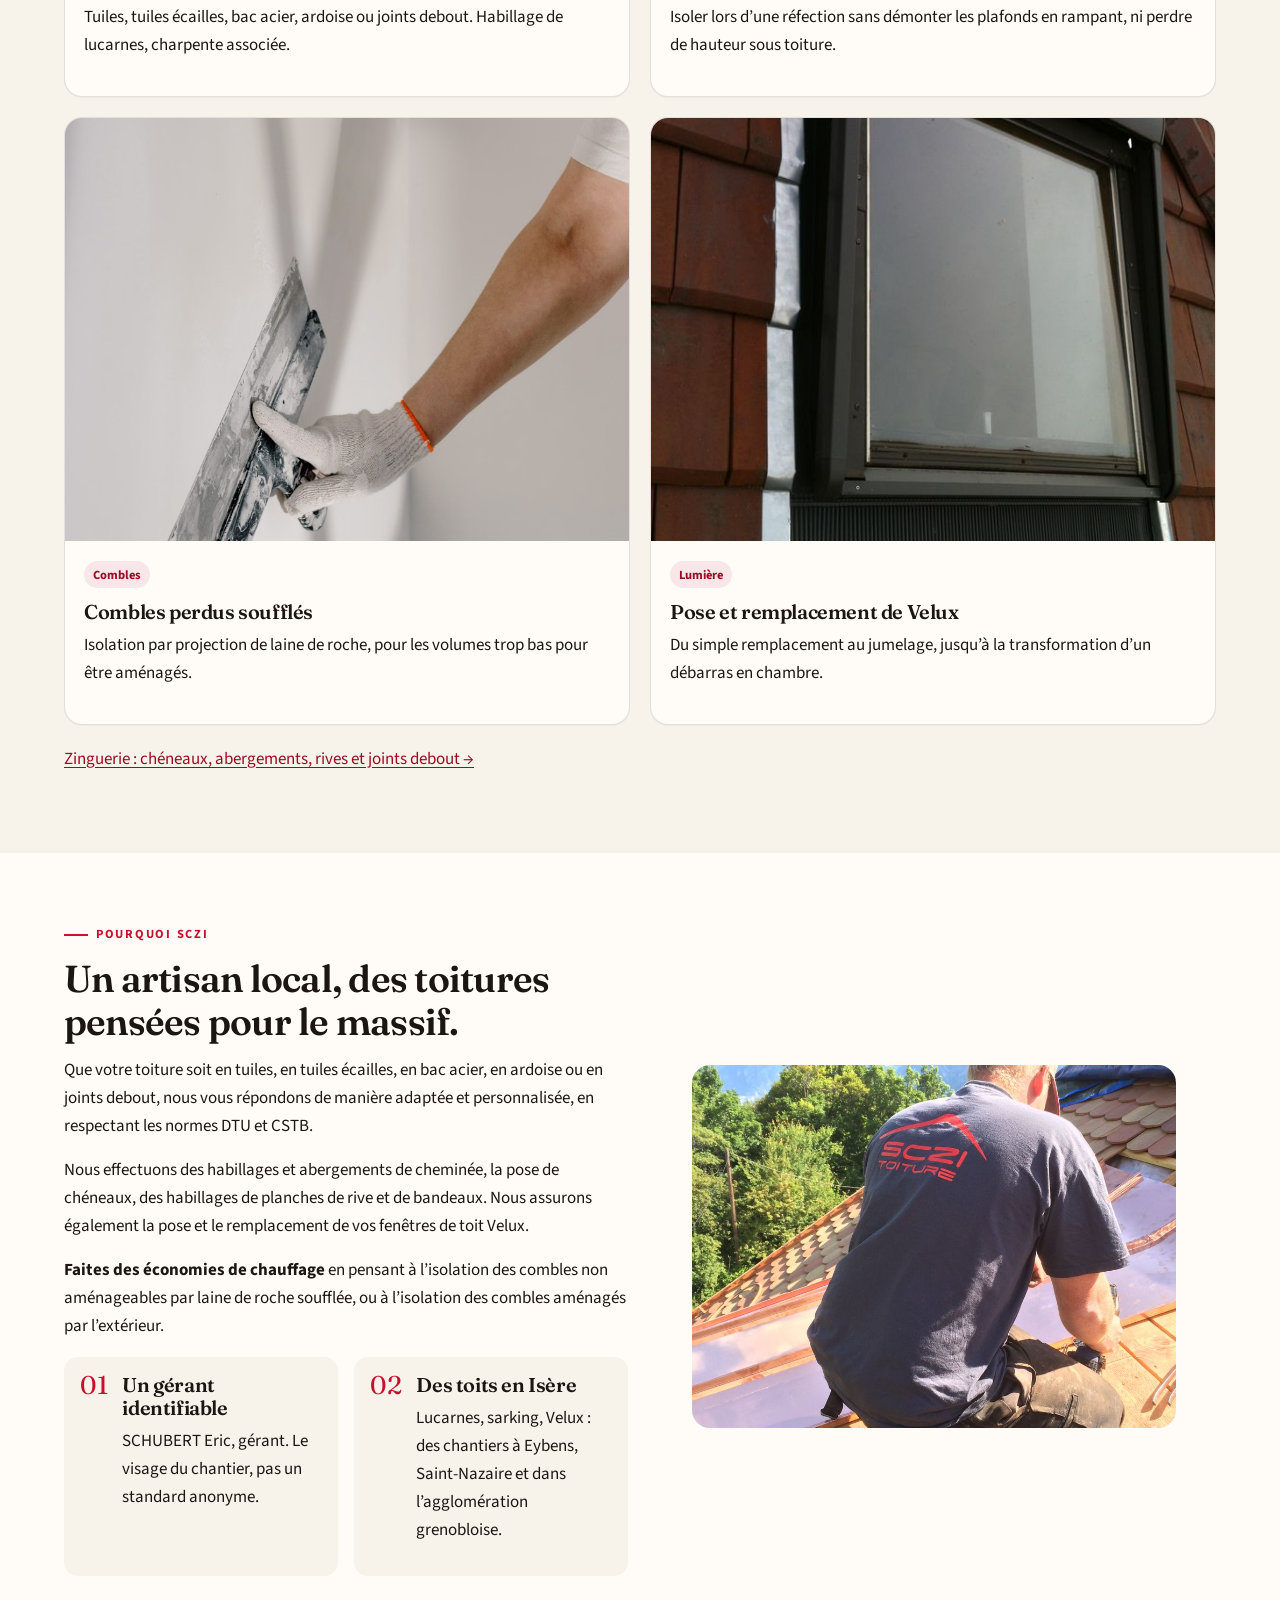
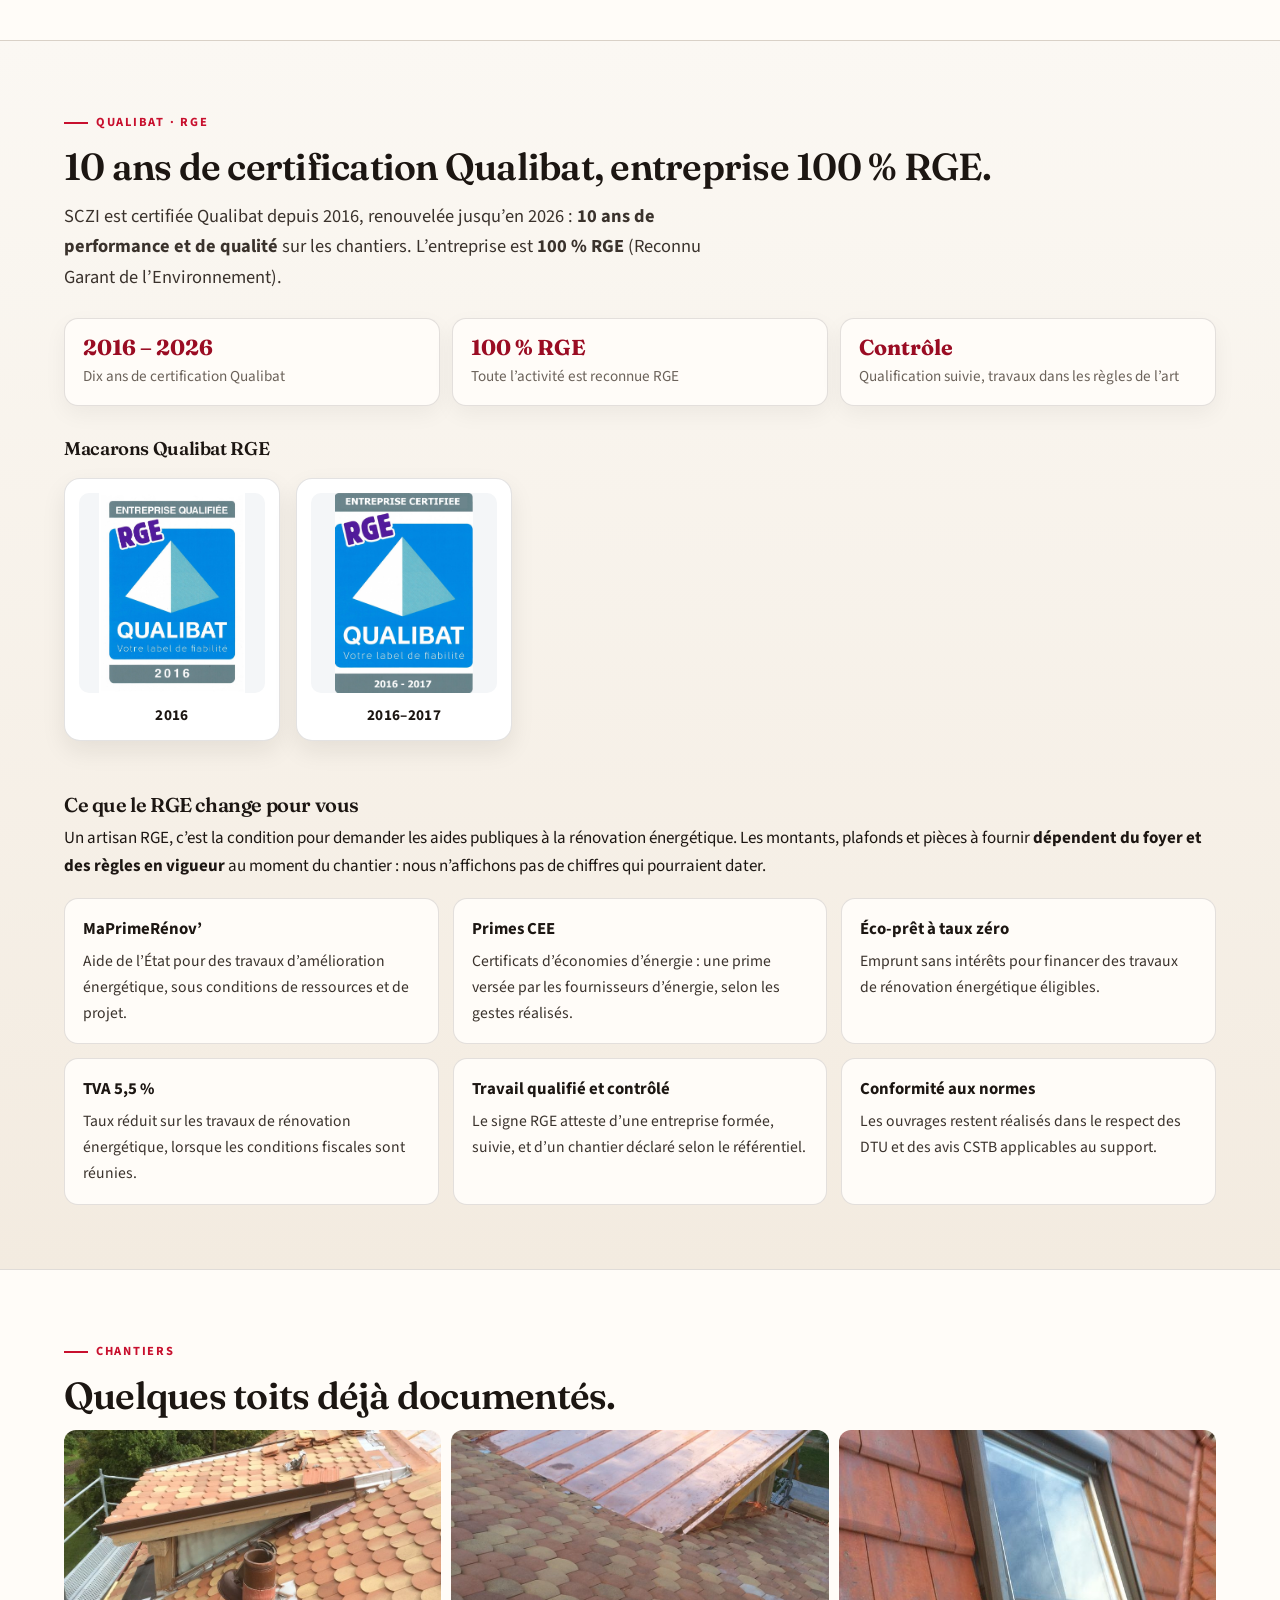
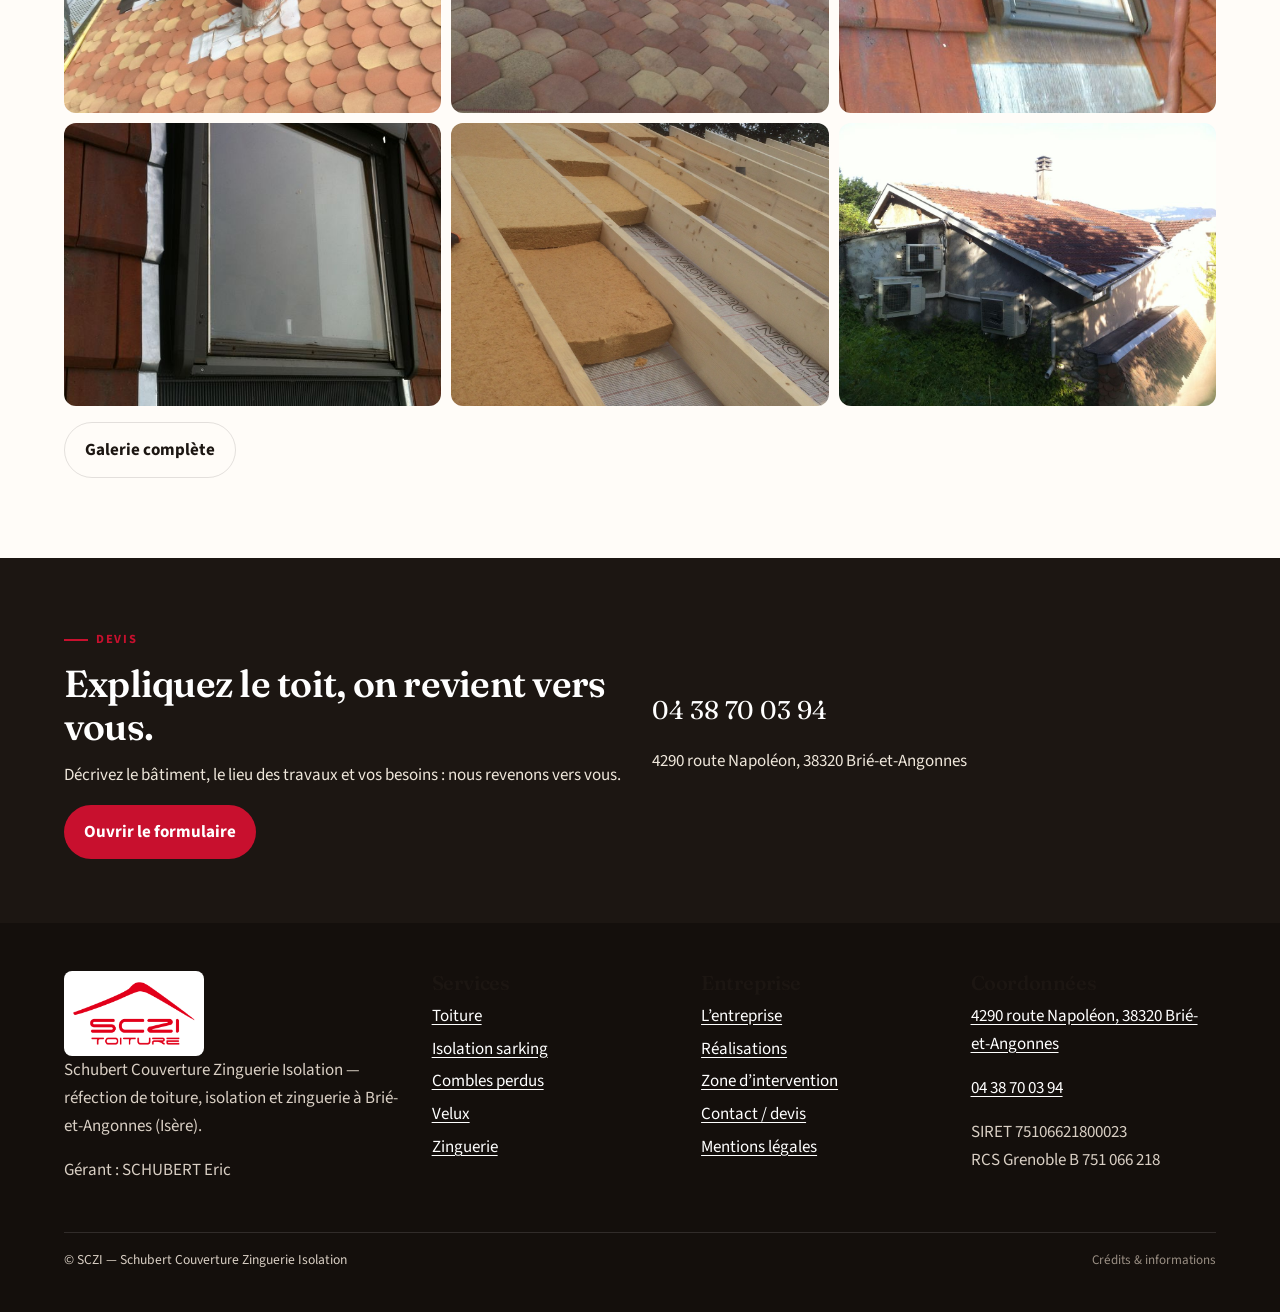
==== commit 475a5e7c: "Ajoute une frise Qualibat RGE sur l’accueil Met en avant 10 ans de certification (2016–2026) et le 1" ====
--- a/index.html
+++ b/index.html
@@ -23,7 +23,7 @@
   <link rel="preconnect" href="https://fonts.googleapis.com">
   <link rel="preconnect" href="https://fonts.gstatic.com" crossorigin>
   <link href="https://fonts.googleapis.com/css2?family=Fraunces:opsz,wght@9..144,500;9..144,650&family=Source+Sans+3:wght@400;600;700&display=swap" rel="stylesheet">
-  <link rel="stylesheet" href="./assets/css/styles.css?v=20261010d">
+  <link rel="stylesheet" href="./assets/css/styles.css?v=20261010e">
   <script type="application/ld+json">
 {
   "@context": "https://schema.org",
@@ -120,6 +120,7 @@
     <img class="hero-bg" src="assets/img/chantiers/lucarne-pendant.jpg" width="900" height="1200" alt="Pose de zinc et de tuiles écailles en toiture">
     <div class="wrap hero-inner">
       <p class="kicker" style="color:#ffb4bc">Schubert Couverture Zinguerie Isolation</p>
+      <p class="hero-trust"><strong>Qualibat RGE depuis 2016</strong> Entreprise 100&nbsp;% RGE</p>
       <h1>La toiture, l’isolation et le zinc, travaillés pour le climat de l’Isère.</h1>
       <p class="lede">Notre entreprise spécialisée dans la réfection de toiture, l’isolation de toiture et de comble non aménageable est implantée à Brié-et-Angonnes, dans l’Isère.</p>
       <div class="hero-actions">
@@ -177,15 +178,55 @@
     </div>
   </section>
 
-  <section class="section">
+  <section class="section section-qualibat" id="qualibat-rge">
     <div class="wrap">
-      <p class="kicker">Qualifications</p>
-      <h2>Qualibat depuis 2016 : 10 ans de certification.</h2>
-      <p>SCZI est certifiée Qualibat depuis 2016. Cette certification, renouvelée jusqu’en 2026, atteste de <strong>10 ans de performance et de qualité</strong> sur les chantiers.</p>
-      <div class="badge-row" style="margin:1.2rem 0">
-        <img src="assets/img/badges/rge.png" alt="Certification Qualibat">
-        <img src="assets/img/badges/rge-2016.jpg" alt="Attestation Qualibat">
-      </div>
+      <p class="kicker">Qualibat · RGE</p>
+      <h2>10 ans de certification Qualibat, entreprise 100&nbsp;% RGE.</h2>
+      <p class="lede">SCZI est certifiée Qualibat depuis 2016, renouvelée jusqu’en 2026 : <strong>10 ans de performance et de qualité</strong> sur les chantiers. L’entreprise est <strong>100&nbsp;% RGE</strong> (Reconnu Garant de l’Environnement).</p>
+      <div class="qualibat-highlights">
+        <p><strong>2016 – 2026</strong><span>Dix ans de certification Qualibat</span></p>
+        <p><strong>100&nbsp;% RGE</strong><span>Toute l’activité est reconnue RGE</span></p>
+        <p><strong>Contrôle</strong><span>Qualification suivie, travaux dans les règles de l’art</span></p>
+      </div>
+      <h3 class="qualibat-frieze-title">Macarons Qualibat RGE</h3>
+      <div class="badge-frieze" role="list">
+        <figure role="listitem">
+          <img src="assets/img/badges/rge-2016.jpg" width="1489" height="2048" alt="Macaron Qualibat RGE, année 2016">
+          <figcaption>2016</figcaption>
+        </figure>
+        <figure role="listitem">
+          <img src="assets/img/badges/rge.png" width="340" height="494" alt="Macaron Qualibat RGE, années 2016 et 2017">
+          <figcaption>2016–2017</figcaption>
+        </figure>
+      </div>
+      <h3>Ce que le RGE change pour vous</h3>
+      <p>Un artisan RGE, c’est la condition pour demander les aides publiques à la rénovation énergétique. Les montants, plafonds et pièces à fournir <strong>dépendent du foyer et des règles en vigueur</strong> au moment du chantier : nous n’affichons pas de chiffres qui pourraient dater.</p>
+      <ul class="rge-aids">
+        <li>
+          <h4>MaPrimeRénov’</h4>
+          <p>Aide de l’État pour des travaux d’amélioration énergétique, sous conditions de ressources et de projet.</p>
+        </li>
+        <li>
+          <h4>Primes CEE</h4>
+          <p>Certificats d’économies d’énergie : une prime versée par les fournisseurs d’énergie, selon les gestes réalisés.</p>
+        </li>
+        <li>
+          <h4>Éco-prêt à taux zéro</h4>
+          <p>Emprunt sans intérêts pour financer des travaux de rénovation énergétique éligibles.</p>
+        </li>
+        <li>
+          <h4>TVA 5,5&nbsp;%</h4>
+          <p>Taux réduit sur les travaux de rénovation énergétique, lorsque les conditions fiscales sont réunies.</p>
+        </li>
+        <li>
+          <h4>Travail qualifié et contrôlé</h4>
+          <p>Le signe RGE atteste d’une entreprise formée, suivie, et d’un chantier déclaré selon le référentiel.</p>
+        </li>
+        <li>
+          <h4>Conformité aux normes</h4>
+          <p>Les ouvrages restent réalisés dans le respect des DTU et des avis CSTB applicables au support.</p>
+        </li>
+      </ul>
     </div>
   </section>
 
@@ -267,6 +308,6 @@
     <button type="button" data-close-lightbox aria-label="Fermer">×</button>
     <img alt="">
   </div>
-  <script src="./assets/js/main.js?v=20261010d"></script>
+  <script src="./assets/js/main.js?v=20261010e"></script>
 </body>
 </html>
--- a/assets/css/styles.css
+++ b/assets/css/styles.css
@@ -464,6 +464,34 @@
   color: #f1e8de;
 }
 
+.hero-trust {
+  display: inline-flex;
+  flex-wrap: wrap;
+  align-items: center;
+  gap: 0.55rem;
+  margin: 0 0 1.1rem;
+  padding: 0.28rem 0.85rem 0.28rem 0.28rem;
+  max-width: 100%;
+  background: rgba(255, 255, 255, 0.14);
+  border: 1px solid rgba(255, 255, 255, 0.32);
+  border-radius: 999px;
+  color: #fff;
+  font-size: 0.92rem;
+  font-weight: 600;
+}
+
+.hero-trust strong {
+  display: inline-block;
+  padding: 0.22rem 0.7rem;
+  background: #fff;
+  color: var(--red-dark);
+  border-radius: 999px;
+  font-size: 0.78rem;
+  font-weight: 700;
+  letter-spacing: 0.04em;
+  text-transform: uppercase;
+}
+
 .hero-actions {
   display: flex;
   flex-wrap: wrap;
@@ -581,6 +609,115 @@
   background: #fff;
   border-radius: 8px;
   padding: 0.25rem;
+}
+
+.section-qualibat {
+  background:
+    linear-gradient(180deg, #fbf8f3 0%, #f3ebe0 100%);
+  border-block: 1px solid var(--line);
+}
+
+.qualibat-highlights {
+  display: grid;
+  grid-template-columns: 1fr;
+  gap: 0.75rem;
+  margin: 1.6rem 0 2rem;
+}
+
+.qualibat-highlights p {
+  margin: 0;
+  padding: 1rem 1.1rem;
+  background: var(--white);
+  border-radius: 14px;
+  border: 1px solid var(--line);
+  box-shadow: 0 8px 22px rgba(28, 22, 18, 0.05);
+}
+
+.qualibat-highlights strong {
+  display: block;
+  font-family: var(--font-serif);
+  font-size: 1.35rem;
+  line-height: 1.2;
+  color: var(--red-dark);
+}
+
+.qualibat-highlights span {
+  display: block;
+  margin-top: 0.2rem;
+  color: var(--muted);
+  font-size: 0.95rem;
+}
+
+.qualibat-frieze-title {
+  margin: 0 0 0.85rem;
+  font-size: 1.15rem;
+}
+
+.badge-frieze {
+  display: flex;
+  gap: 1rem;
+  overflow-x: auto;
+  overscroll-behavior-x: contain;
+  scroll-snap-type: x mandatory;
+  -webkit-overflow-scrolling: touch;
+  padding: 0.35rem 0 1.1rem;
+  margin: 0 0 2.2rem;
+  scrollbar-width: thin;
+}
+
+.badge-frieze figure {
+  flex: 0 0 10.5rem;
+  margin: 0;
+  scroll-snap-align: start;
+  background: #fff;
+  border: 1px solid var(--line);
+  border-radius: 16px;
+  padding: 0.85rem 0.85rem 0.7rem;
+  box-shadow: 0 10px 24px rgba(28, 22, 18, 0.08);
+  text-align: center;
+}
+
+.badge-frieze img {
+  width: 100%;
+  height: 12.5rem;
+  object-fit: contain;
+  background: #f4f6f8;
+  border-radius: 10px;
+}
+
+.badge-frieze figcaption {
+  margin-top: 0.65rem;
+  font-weight: 700;
+  font-size: 0.95rem;
+  letter-spacing: 0.02em;
+}
+
+.rge-aids {
+  list-style: none;
+  margin: 1.1rem 0 0;
+  padding: 0;
+  display: grid;
+  grid-template-columns: 1fr;
+  gap: 0.85rem;
+}
+
+.rge-aids li {
+  margin: 0;
+  padding: 1.05rem 1.15rem;
+  background: var(--white);
+  border-radius: 14px;
+  border: 1px solid var(--line);
+}
+
+.rge-aids h4 {
+  margin: 0 0 0.35rem;
+  font-size: 1.05rem;
+}
+
+.rge-aids p {
+  margin: 0;
+  color: var(--ink-soft);
+  font-size: 0.98rem;
 }
 
 .steps {
@@ -929,6 +1066,22 @@
 
   .hero-facts {
     grid-template-columns: repeat(4, minmax(0, 1fr));
+  }
+
+  .qualibat-highlights {
+    grid-template-columns: repeat(3, minmax(0, 1fr));
+  }
+
+  .badge-frieze {
+    display: grid;
+    grid-template-columns: repeat(auto-fit, minmax(10.5rem, 12.5rem));
+    overflow: visible;
+    scroll-snap-type: none;
+    justify-content: start;
+  }
+
+  .rge-aids {
+    grid-template-columns: repeat(2, minmax(0, 1fr));
   }
 
   .grid-2,
@@ -1064,6 +1217,14 @@
     grid-template-columns: repeat(4, minmax(0, 1fr));
   }
 
+  .rge-aids {
+    grid-template-columns: repeat(3, minmax(0, 1fr));
+  }
+
+  .badge-frieze {
+    grid-template-columns: repeat(auto-fit, minmax(11rem, 13.5rem));
+  }
+
   .trust {
     grid-template-columns: repeat(2, 1fr);
   }
